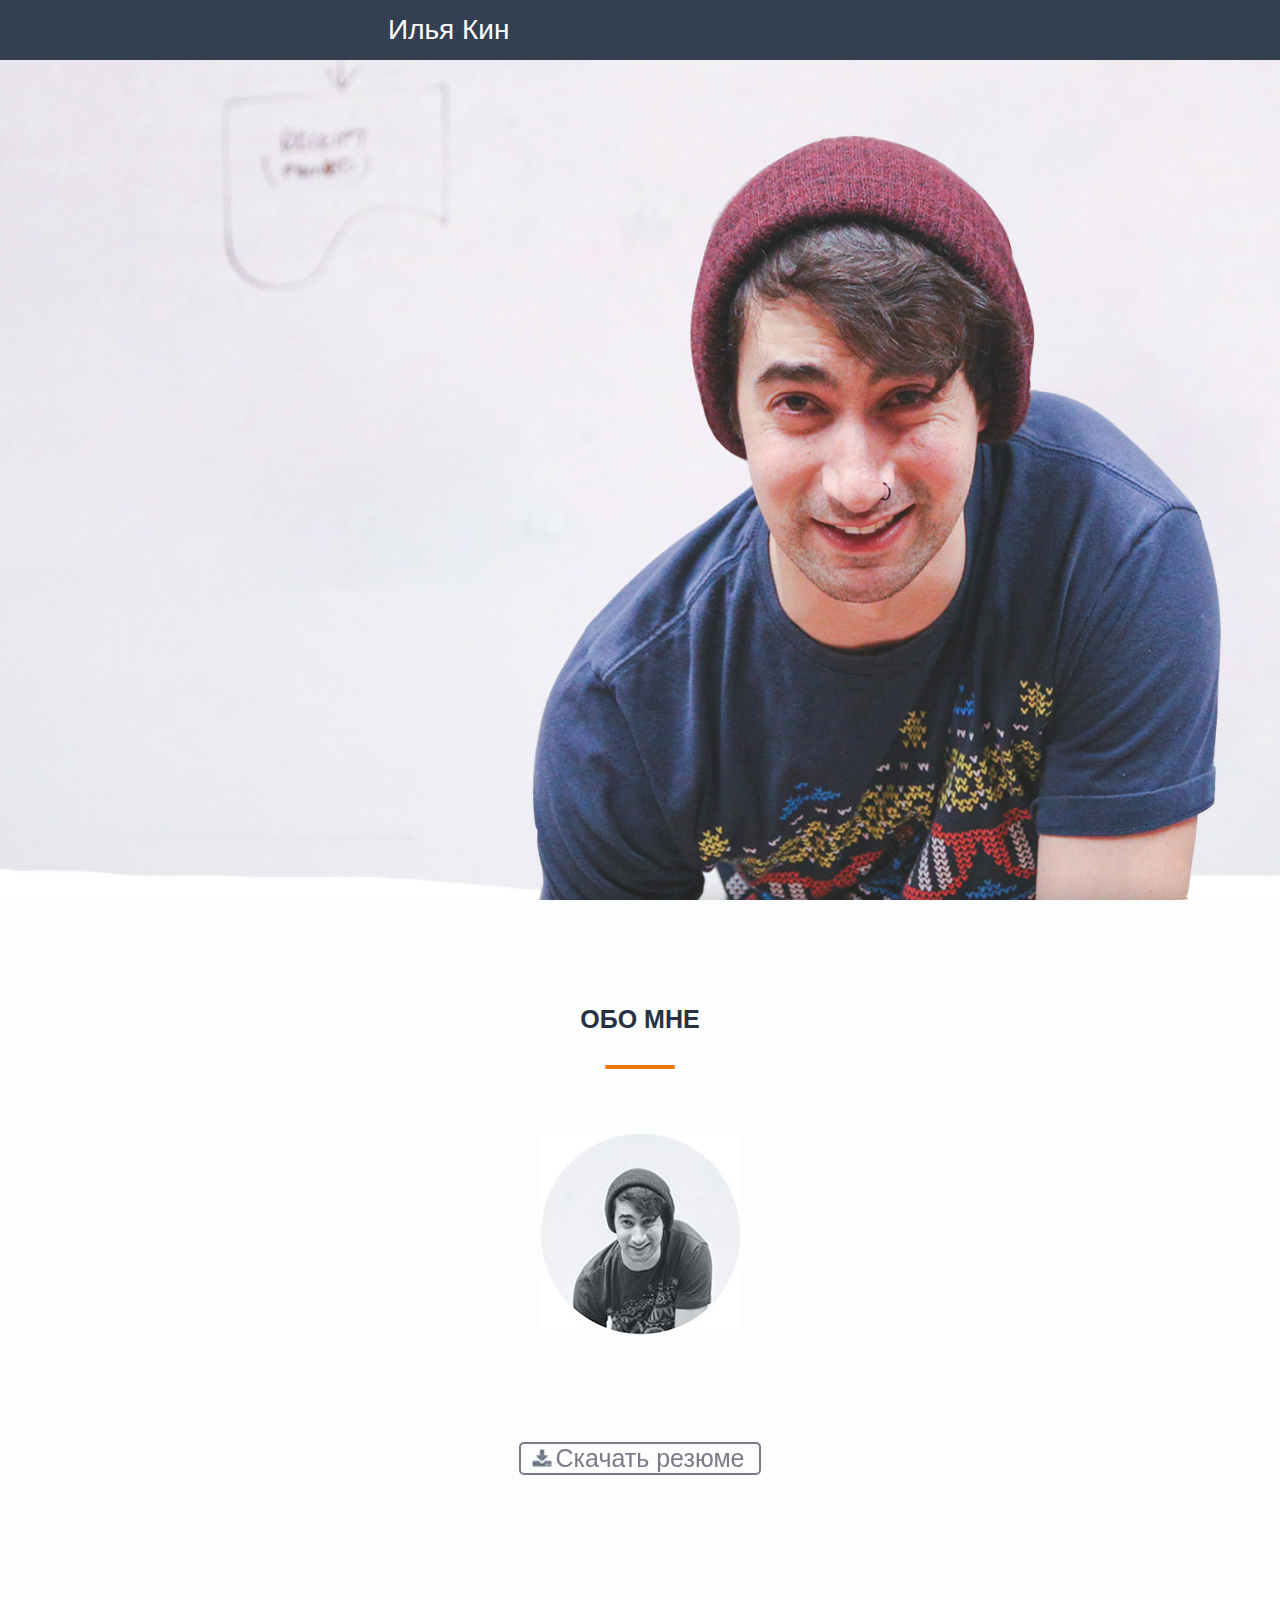
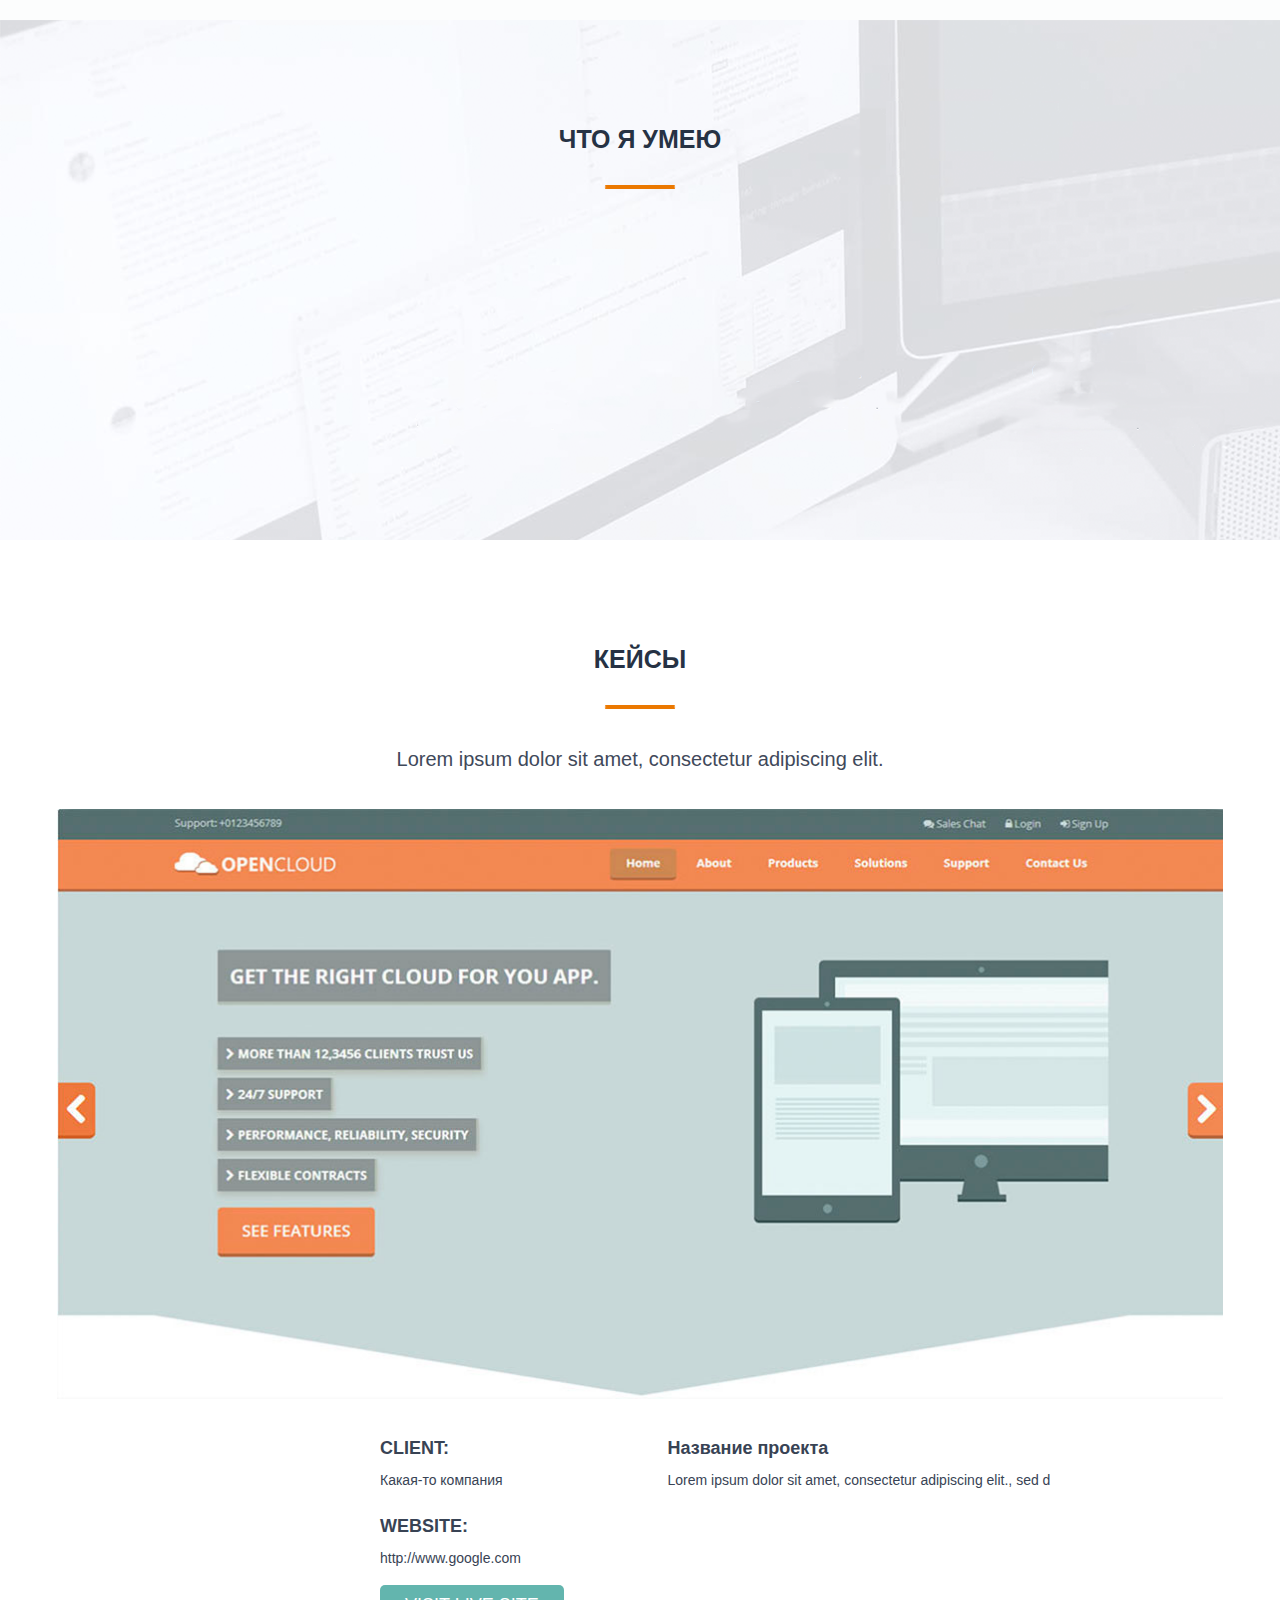
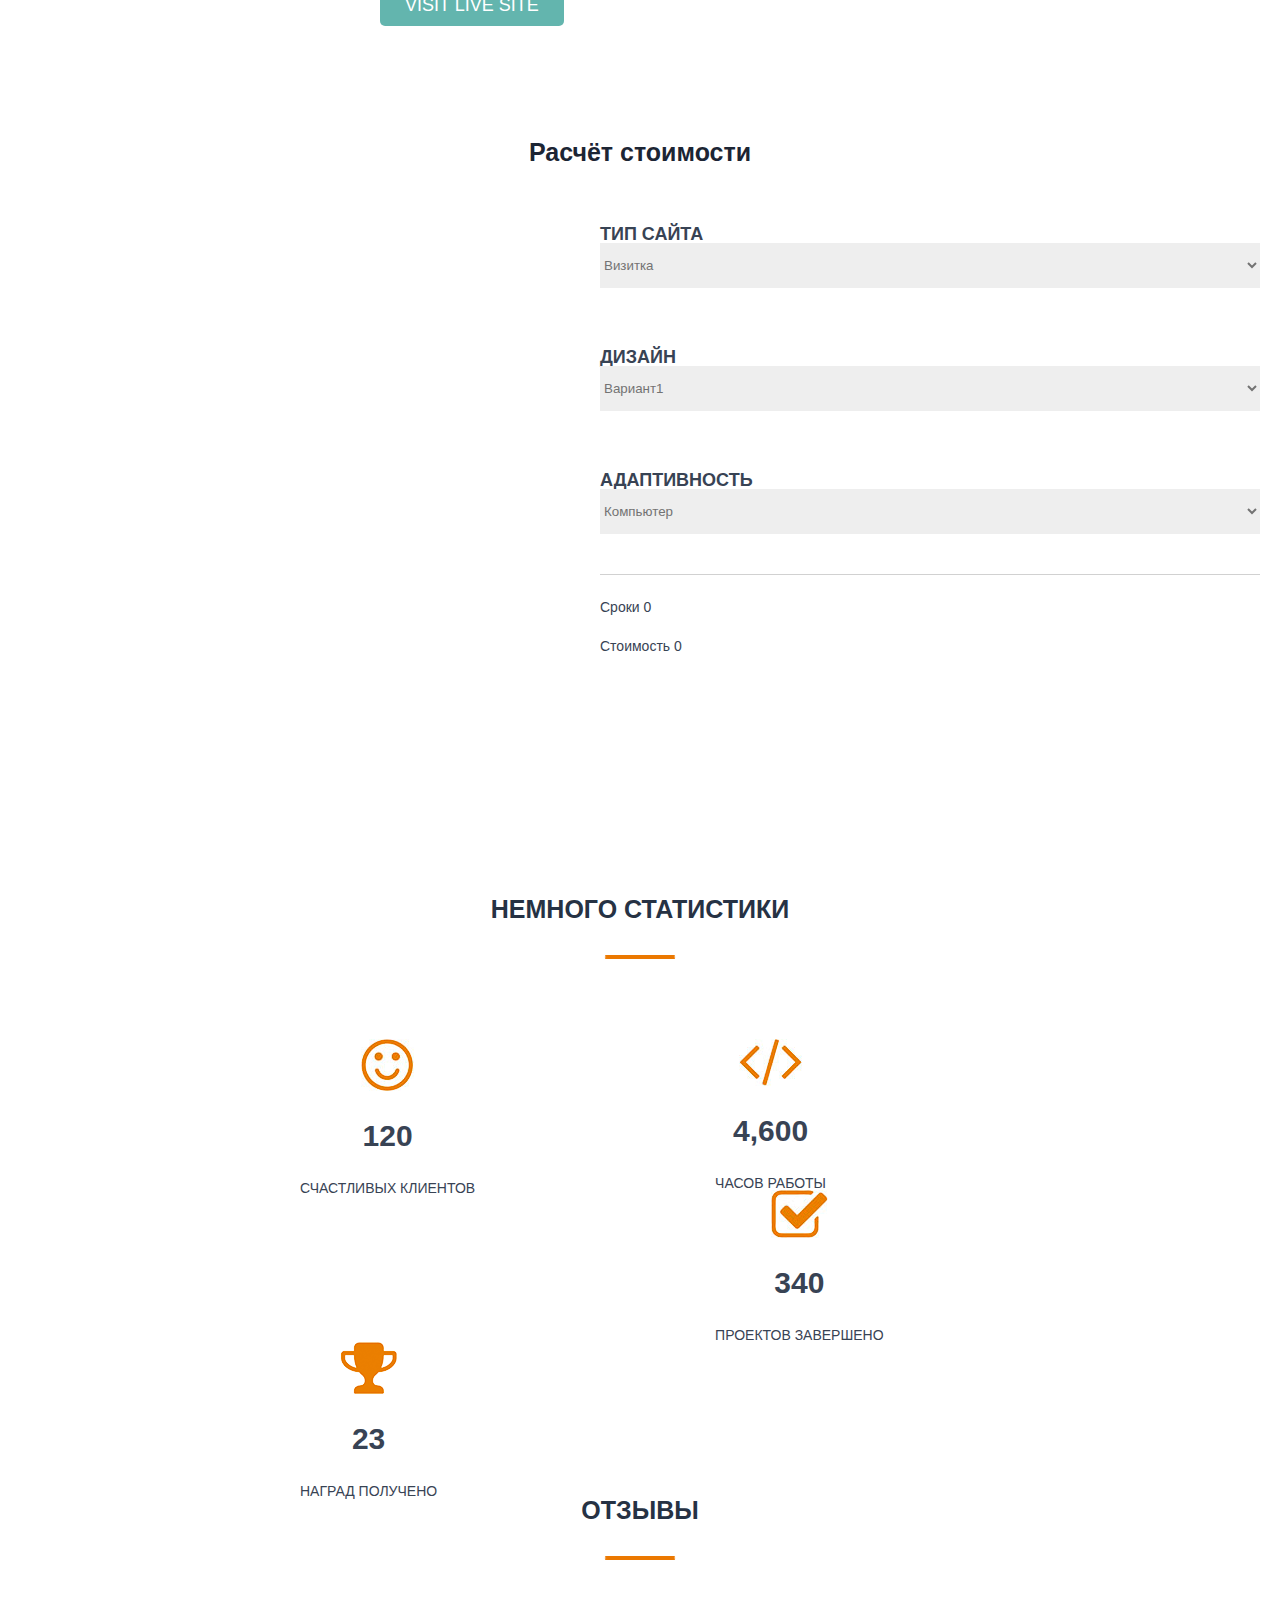
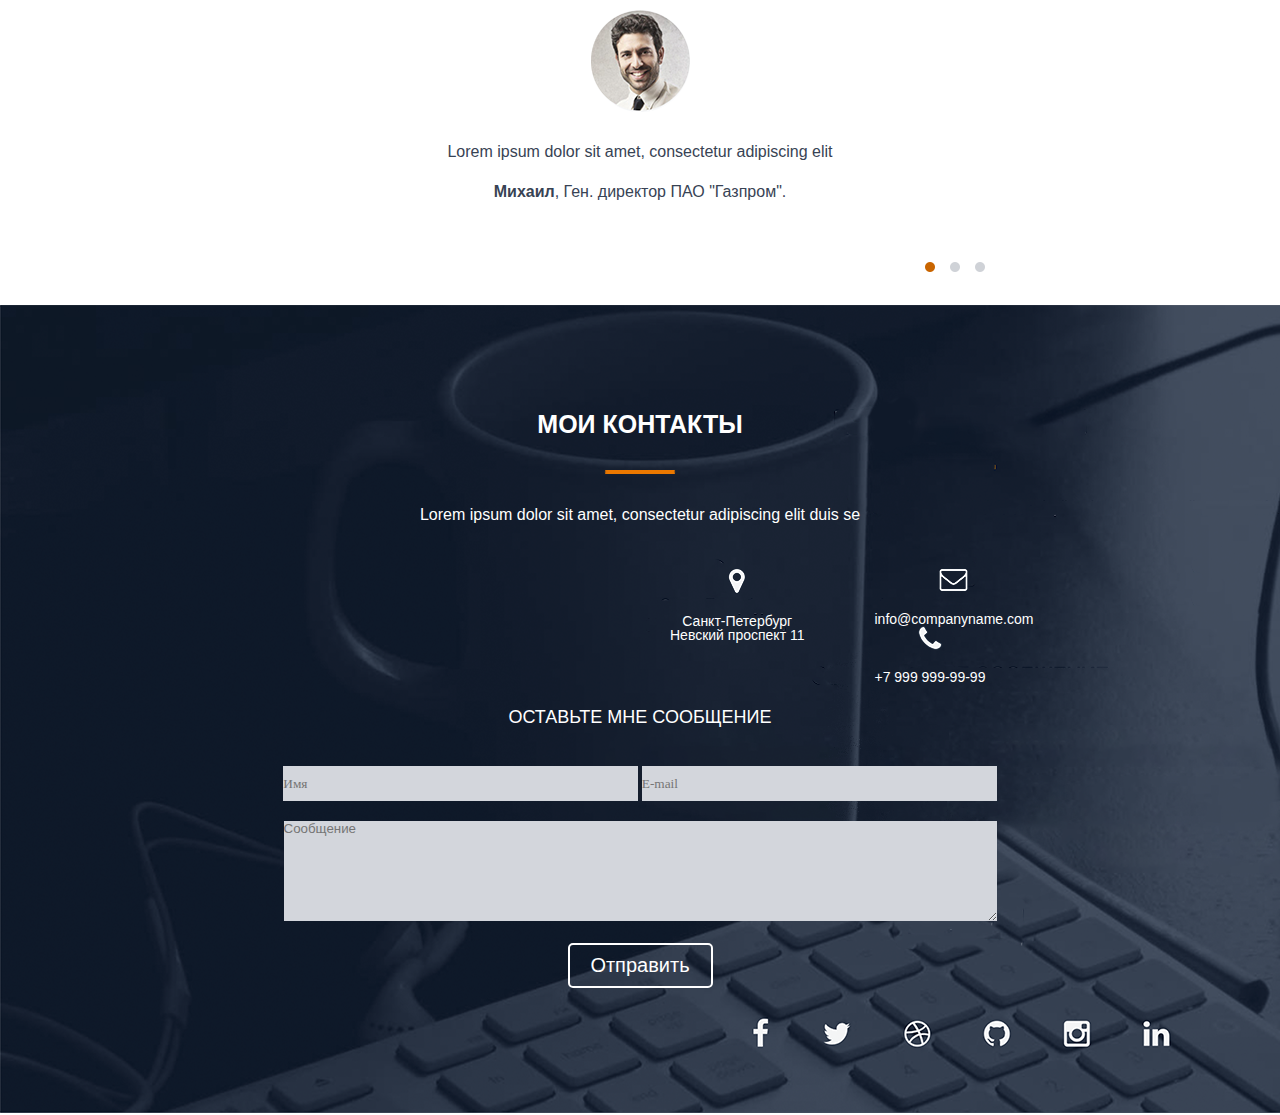
==== src/index.html @ 136f70c4 "Animation, loader, background-attachment" ====
<!DOCTYPE html>
<html lang="en">
<head>
    <meta charset="UTF-8">
    <meta name = "description" content = "Это моя первая страница">
    <title>Страница-визитка</title>
    <link rel="stylesheet" href="css/reset.css">
    <link rel="stylesheet" href="css/style.css">
</head>
<body>
    <header>
        <nav>
            <div class = "logo">Илья Кин</div>
            <div class="menu"><ul>
                <li><a href="#aboutme">Обо мне</a></li>
                <li><a href="#services">Услуги</a></li>
                <li><a href="#examples">Кейс</a></li>
                <li><a href="#price">Прайс</a></li>
                <li><a href="#feedback">Отзывы</a></li>
                <li><a href="#contacts">Контакты</a></li>
            </ul></div>
        </nav>
    </header>
    
    <div class="main"><div class="title_container">
        <h1>Привет<br>Я Илья Кин</h1>
        <h4>Фулл стек веб-разработчик</h4>
        <input type="button" value = "Обо мне">
        <input type="button" value = "Мои работы">
    </div></div>
    <div class="about"><a name="aboutme"></a>
        <div class="header">ОБО МНЕ</div>  
        <img class="underline" src="img\underline.png" alt="Упс">      
        <img class="about-foto" src="img\foto.jpg" alt="Упс">
        <p>Lorem ipsum dolor sit amet, consectetur adipiscing elit.</p>
        <input type="button" value = "Скачать резюме">
    </div>
    <div class="skills"><a name="services"></a>
        <div class="header">ЧТО Я УМЕЮ</div>
        <img class="underline" src="img\underline.png" alt="Упс">
        <div class="skills-ul"><ul>
            <li><img src="img\note.jpg" alt="Упс"><h2>Веб-дизайн</h2><p>Lorem ipsum dolor sit amet placerat facilisis felis mi in tempu</p></li>
            <li><img src="img\sign.jpg" alt="Упс"><h2>Разработка</h2><p>Lorem ipsum dolor sit amet placerat facilisis mi in tempus elei</p></li>
            <li><img src="img\racket.jpg" alt="Упс"><h2>CEO-оптимизация</h2><p>Lorem ipsum dolor sit amet placerat facilisis felis mi in tempu</p></li>
            <li><img src="img\gramophon.jpg" alt="Упс"><h2>Маркетинг</h2><p>Lorem ipsum dolor sit amet placerat facilisis felis mi in temp</p></li>
        </ul></div>
        
    </div>
    <div class="examples"><a name="examples"></a>
        <div class="header">КЕЙСЫ</div>
        <img class="underline" src="img\underline.png" alt="Упс">
        <div class="pText"><p>Lorem ipsum dolor sit amet, consectetur adipiscing elit.</p></div> 
        <img class="workplace" src="img\workplace.jpg" alt="Упс">
        <div class="client"><h3> CLIENT:</h3> 
        <p>Какая-то компания</p></div>
        <div class="project_title"><h3>Название проекта</h3>
        <p>Lorem ipsum dolor sit amet, consectetur adipiscing elit., sed d</p></div>
        <div class="web-site"><h3>WEBSITE:</h3> 
        <p>http://www.google.com</p></div>
        <form action="http://www.google.com" target="_blank">
        <button>VISIT LIVE SITE</button>
        </form>

    </div>
    <div class="price"><a name="price"></a>
        <h2>Расчёт стоимости</h2>
        <h3>ТИП САЙТА</h3>
        <select class="selector" name="type_site" id="1">
            <option value="Opt1">Визитка</option>
            <option value="Opt1">Онлайн-магазин</option>
        </select>
          <h3>ДИЗАЙН</h3>
        <select class="selector" name="type_site" id="1">
            <option value="Opt1">Вариант1</option>
            <option value="Opt1">Вариант2</option>
        </select>
          <h3>АДАПТИВНОСТЬ</h3>
        <select class="selector" name="type_site" id="1">
            <option value="Opt1">Компьютер</option>
            <option value="Opt1">Смартфон</option>
        </select>
        <img src="img/line.png" alt="УПС">
        <p>Сроки 0</p>
        <p>Стоимость 0</p>
    </div>
    <div class="statistics">
        <div class="header">НЕМНОГО СТАТИСТИКИ</div>
        <img class="underline" src="img\underline.png" alt="Упс">
        <div class="stat-ul"><ul>
            <li><img src="img\smile.png" alt="Упс"><h2>120</h2><p>СЧАСТЛИВЫХ КЛИЕНТОВ</p></li>
            <li><img src="img\scobki.png" alt="Упс"><h2>4,600</h2><p>ЧАСОВ РАБОТЫ</p></li>
            <li><img src="img\ok.png" alt="Упс"><h2>340</h2><p>ПРОЕКТОВ ЗАВЕРШЕНО</p></li>
            <li><img src="img\kubok.png" alt="Упс"><h2>23</h2><p>НАГРАД ПОЛУЧЕНО</p></li>
        </ul></div> 
    </div>
    <div class="comments"><a name="feedback"></a>
       <div class="header">ОТЗЫВЫ</div>
       <img class="underline" src="img\underline.png" alt="Упс">
        <img class="fotka" src="img\fotka.png" alt="Упс">
        <div class="comment">Lorem ipsum dolor sit amet, consectetur adipiscing elit
        <p><b>Михаил</b>, Ген. директор ПАО "Газпром".</p></div>
        <div class="tochki"><ul> 
        <li><img src="img/orange.png" alt="упс"></li>
        <li><img src="img/orange1.png" alt="упс"></li>
        <li><img src="img/orange1.png" alt="упс"></li>
        </ul>
        </div>
    </div>
    <div class="contacts"><a name="contacts"></a>
        <div class="header-contacts">МОИ КОНТАКТЫ</div>
        <img class="underline" src="img\underline.png" alt="Упс">
        <div class="some-text">Lorem ipsum dolor sit amet, consectetur adipiscing elit duis se</div>
        <div class="contacts-ul"><ul>
            <li><img src="img\geo.png" alt="Упс"><p>Санкт-Петербург<br>Невский проспект 11</p></li>
            <li><img src="img\convert.png" alt="Упс"><p>info@companyname.com</p></li>
            <li><img src="img\phone.png" alt="Упс"><p>+7 999 999-99-99</p></li></ul></div>
        
        <div class="send-message">ОСТАВЬТЕ МНЕ СООБЩЕНИЕ</div>
        <div class="form-msg"><form action="#">
            <input type="text" name = "text_name" placeholder = "Имя">
            <input type="e-mail" name = "text_e-mail" placeholder = "E-mail">
           <p><textarea name = "name1" cols = "46" rows = "5" placeholder = "Сообщение"></textarea></p>
           <input class="button" type="submit" value = "Отправить"> 
        </form></div>
    </div>
</body>
</html>
---- src/css/style.css ----
nav{
    width: 100%;
    height: 60px;
    background-color: #344051;
    position: fixed;
}

.logo{
    font-family: "Arial", sans-serif;
    line-height: 60px;
    font-size: 28px;
    padding-left: 388px;
    color: #fff;
    float: left;
    -webkit-animation: comming 2s ease;
    -o-animation: comming 2s ease;
    animation: comming 2s ease;
}
.menu{
    float: left;
    padding-left: 432px;
}
.menu li{
    float: left;
    color: #fff;
    font-size: 16px;
    font-family: "Arial", sans-serif;
    margin-right: 40px;
    line-height: 60px;
    text-transform: uppercase;
    opacity: 0;
    -webkit-animation: menuComing 0.2s ease forwards;
    -o-animation: menuComing 0.2s ease forwards;
    animation: menuComing 0.2s ease forwards;
}
.menu li a{
    transition: all 0.5s;
    color: #fff;
    transform: scale(1);
    display: inline-block;
}
.menu li a:visited{
    color: #fff;    
}
.menu li a:hover{
    color: #f29417;
}
.menu li a:active{
    transform: scale(1.5);
}

.main{
    width: 100%;
    height: 100%;
    background: url(../img/boy.png) 90% 100%/auto 85% no-repeat, url(../img/bg.jpg) center/cover no-repeat;
    
}
.title_container{
    float: left;
    margin-top: 435px;
    margin-left: 404px;
    text-align: center;
    opacity: 0;
    -webkit-animation: titleComing 1s ease forwards;
    -o-animation: titleComing 1s ease forwards;
    animation: titleComing 1s ease forwards;
    -webkit-animation-delay: 1.2s;
    -o-animation-delay: 1.2s;
    animation-delay: 1.2s;
}
.title_container h1{
    color: #2c384a;
    font-size: 60px;
    font-family: "Arial", sans-serif;
    font-weight: bold;
}
.title_container h4{
    margin-top: 40px;
    color: #79818d;
    font-size: 15px;
    font-family: "Arial", sans-serif;
    font-weight: bold;
}
.title_container input{
    margin: 50px 14px 0px 14px;
    height: 40px;
    color: #79818d;
    border: 2px solid #79818d;
    border-radius: 5px;
    background: none;
    text-align: center;
    font-size: 15px;
    font-family: "Arial", sans-serif;
    font-weight: bold;
    padding: 0px 16px;
    transition: all 0.2s;
    transform: scale(1);
   
}
.title_container input:hover{
    background: #344051;
    color: white;
}
.title_container input:active{
    transform: scale(1.3);
}
.about {
    width: 100%;
    height: 720px;
    background-color: #fcfdfd;
    
}
.header{
    padding-top: 107px;
    text-align: center;
    font-family: "Arial", sans-serif;
    font-size: 25px;
    font-weight: bold;
    color: #263244;
}
.underline{
    display: block;
    margin-top: 33px;
    margin-left: auto;
    margin-right: auto;
    
}
.about-foto{
    display: block;
    margin-top: 64px;
    margin-left: auto;
    margin-right: auto;
}

.about p{
    margin-top: 27px;
    text-align: center;
    font-family: "Calibri", sans-serif;
    font-size: 20px; 
    color: #3f495a;
    opacity: 0;
    -webkit-animation: aboutTextcoming 2s ease forwards;
    -o-animation: aboutTextcoming 2s ease forwards;
    animation: aboutTextcoming 2s ease forwards;
}

.about input{
    display: block;
    background: none;
    line-height 35px;
    font-family: "Franklin Gothic Medium", sans-serif;
    font-size: 25px;
    color: #7b7c88;
    margin: 60px auto 0px auto;
    padding-left: 35px;
    padding-right: 15px;
    background: url(../img/icon.png) 5% 50%/auto 70% no-repeat;
    border: 2px solid;
    border-radius: 5px;
    transform: scale(1);
}
.about input:hover{
    background-color: aqua;
}
.about input:active{
    transform: scale(1.3);
}

.skills{
    width: 100%;
    height: 520px;
    background: url(../img/bg-skills.jpg) no-repeat;
}
.skills-ul{
    float: left;
    margin-top: 80px;
    padding-left: 416px; 
}


.skills-ul li{
    text-align: center;
    width: 220px;
    font-family: "Franklin Gothic Medium", sans-serif;
    font-size: 14px;
    color: #626a77;
    float: left;
    margin-right: 80px;
    opacity: 0;
    -webkit-animation: skillsComing 1.2s ease forwards;
    -o-animation: skillsComing 1.2s ease forwards;
    animation: skillsComing 1.2s ease forwards;
   -webkit-animation-delay: 0.2s;
   -o-animation-delay: 0.2s;
   animation-delay: 0.2s;
  
}
.skills-ul li h2{
    font-size: 15px;
    font-weight: bold;
    margin-top: 30px;
    margin-bottom: 15px;
    color: #cf7600;
} 
.skills li {
    
}

.examples{
    width: 100%;
    height: 1120px;
}
.examples p{
    font-family: "Calibri", sans-serif;
}

.pText{
    text-align: center;
    margin-top: 40px;
    color: #3f495a;
    font-size: 20px;
}
.workplace{
    display: block;
    margin: 40px auto 0px auto;
    height: 590px;
}

.client{
    margin-left: 380px;
    margin-top: 40px;
    padding-right: 165px;
    color: #384354;
   float: left;
    
}

.client h3{
    font-size: 18px;
    font-family: "Franklin Gothic Medium", sans-serif;
    margin-bottom: 16px;
    font-weight: bold;
    
}
.project_title{
    margin-top: 40px;
    color: #384354;
    
}
.project_title h3{
    font-size: 18px;
    font-family: "Franklin Gothic Medium", sans-serif;
    font-weight: bold;
    margin-bottom: 16px;
    
}
.web-site{
    margin-left: 380px;
    margin-top: 30px;
    color: #384354;
    
}
.web-site h3{
    font-size: 18px;
    font-family: "Franklin Gothic Medium", sans-serif;
    margin-bottom: 16px;
    font-weight: bold;
}
.examples button{
    margin-left: 380px;
    margin-top: 20px;
    border-radius: 5px;
    background-color: #63b5ae;
    padding: 10px 25px;
    color: #fff;
    font-size: 18px;
    font-family: "Franklin Gothic Medium", sans-serif;
    transform: scale(1);
}
.examples button:hover{
    background: aqua;
}
.examples button:active{
    transform: scale(1.3);
}

.price{
    width: 100%;
    height: 650px;     
}
.price h2{
    margin-top: 80px;
    text-align: center;
    color: #1c2534;
    font-size: 25px;
    font-family: "Franklin Gothic Medium", sans-serif; 
    font-weight: bold;
}
.price h3{
    font-family: "Franklin Gothic Medium", sans-serif;
    font-size: 18px;
    color: #384354;
    font-weight: bold;
    margin-left: 600px;
    margin-top: 60px;
}
.selector{
    width: 660px;
    height: 45px;
    margin-left: 600px;
    background-color: #eeeeee;
    color: #737373;
    font-family: "Franklin Gothic Medium", sans-serif;
}
.price img{
    display: block;
    margin-left: 600px;
    margin-top: 40px;
    width: 660px;
}
.price p{
    display: block;
    margin-top: 25px;
    margin-left: 600px;
    font-family: "Franklin Gothic Medium", sans-serif;
    font-size: 14px;
    color: #384354;
}
.statistics{
   height: 520px;
   width: 100%;   
   background: url(../img/stat-bg.jpg) no-repeat;
    background-attachment: fixed;
}

.stat-ul{
    float: left;
    margin-top: 80px;
    padding-left: 300px;
    
}
.stat-ul li{
    text-align: center;
    font-family: "Franklin Gothic Medium", sans-serif;
    font-size: 14px;
    color: #384354;
    float: left;
    margin-right: 240px;   
}
.stat-ul li h2{
    font-size: 30px;
    margin-top: 30px;
    font-weight: bold;
    margin-bottom: 30px;
}
.comments{
    height: 595px;
    width: 100%;
}
.fotka{
    display: block;
    margin: 50px auto 0px auto;
}
.comment{
    margin-top: 20px;
    font-size: 16px;
    line-height: 40px;
    text-align: center;
    color: #384354;
    font-family: "Franklin Gothic Medium", sans-serif;
}
.tochki{
    float: left;
    margin-top: 50px;
    padding-left: 925px;   
}
.tochki li{
    float: left;
    margin-right: 15px;
}
.contacts{
    width: 100%;
    height: 810px;
    background: url(../img/bg-contacts.jpg) no-repeat;
}
.header-contacts{
    padding-top: 107px;
    text-align: center;
    font-family: "Arial", sans-serif;
    font-size: 25px;
    font-weight: bold;
    color: #fff;
}
.some-text{
    margin-top: 33px;
    text-align: center;
    color: #fff;
    font-family: "Franklin Gothic Medium", sans-serif;
    font-size: 16px;
}
.contacts-ul{
    height: 140px;
    margin-top: 45px;
    padding-left: 670px;
}

.contacts-ul li{
    float: left;

    text-align: center;
    margin-right: 70px;
}
.contacts p{
    margin-top: 20px;
    font-family: "Franklin Gothic Medium", sans-serif;
    color: #fff;
  
}
.send-message{
   color: #fff;
   text-align: center;
    font-family: "Franklin Gothic Medium", sans-serif;
    font-size: 18px;  
}
.form-msg form{
    text-align: center;
    margin-top: 40px;
    
}
.form-msg input{
    width: 355px;
    height: 35px;
    background-color: #d3d6dc;
}
.form-msg input.button:hover{
    background: aqua;
}
.form-msg input.button:active{
    transform: scale(1.3);
}
.form-msg textarea{
    width: 713px;
    height: 100px;
    background-color: #d3d6dc;
}
.form-msg input.button{
    background: rgba(0, 0, 0, 0);
    margin-top: 20px;
    border: 2px solid #fff;
    border-radius: 5px;
    width: 145px;
    height: 45px;
    font-size: 20px;
    font-family: "Franklin Gothic Medium", sans-serif;
    color: #fff;
}
@keyframes comming{
    from{
        opacity: 0;
    }
    to{
        opacity: 1;
    }
}
@keyframes menuComing{
    from{
        margin-top: -80px;
       opacity: 0;
    }
    to{
       margin-top: 0px;
        opacity: 1;
    }
}
.menu li:nth-child(2){
    animation-delay: 0.2s;
}
.menu li:nth-child(3){
    animation-delay: 0.4s;
}
.menu li:nth-child(4){
    animation-delay: 0.6s;
}
.menu li:nth-child(5){
    animation-delay: 0.8s;
}
.menu li:nth-child(6){
    animation-delay: 1.0s;
}

@keyframes titleComing{
    from{
        margin-left: -500px;
       opacity: 0;
    }
    to{
       margin-left: 404px;
        opacity: 1;
    }
}
@keyframes aboutTextcoming{
    from{
        opacity: 0;
    }
    to{
        opacity: 1;
    }
}

@keyframes skillsComing{
    from{
        opacity: 0;
    }
    to{
        opacity: 1;
    }
}

.skills-ul li:nth-child(2){
    animation-delay: 0.4s;
}
.skills-ul li:nth-child(3){
    animation-delay: 0.8s;
}
.skills-ul li:nth-child(4){
    animation-delay: 1.2s;
}
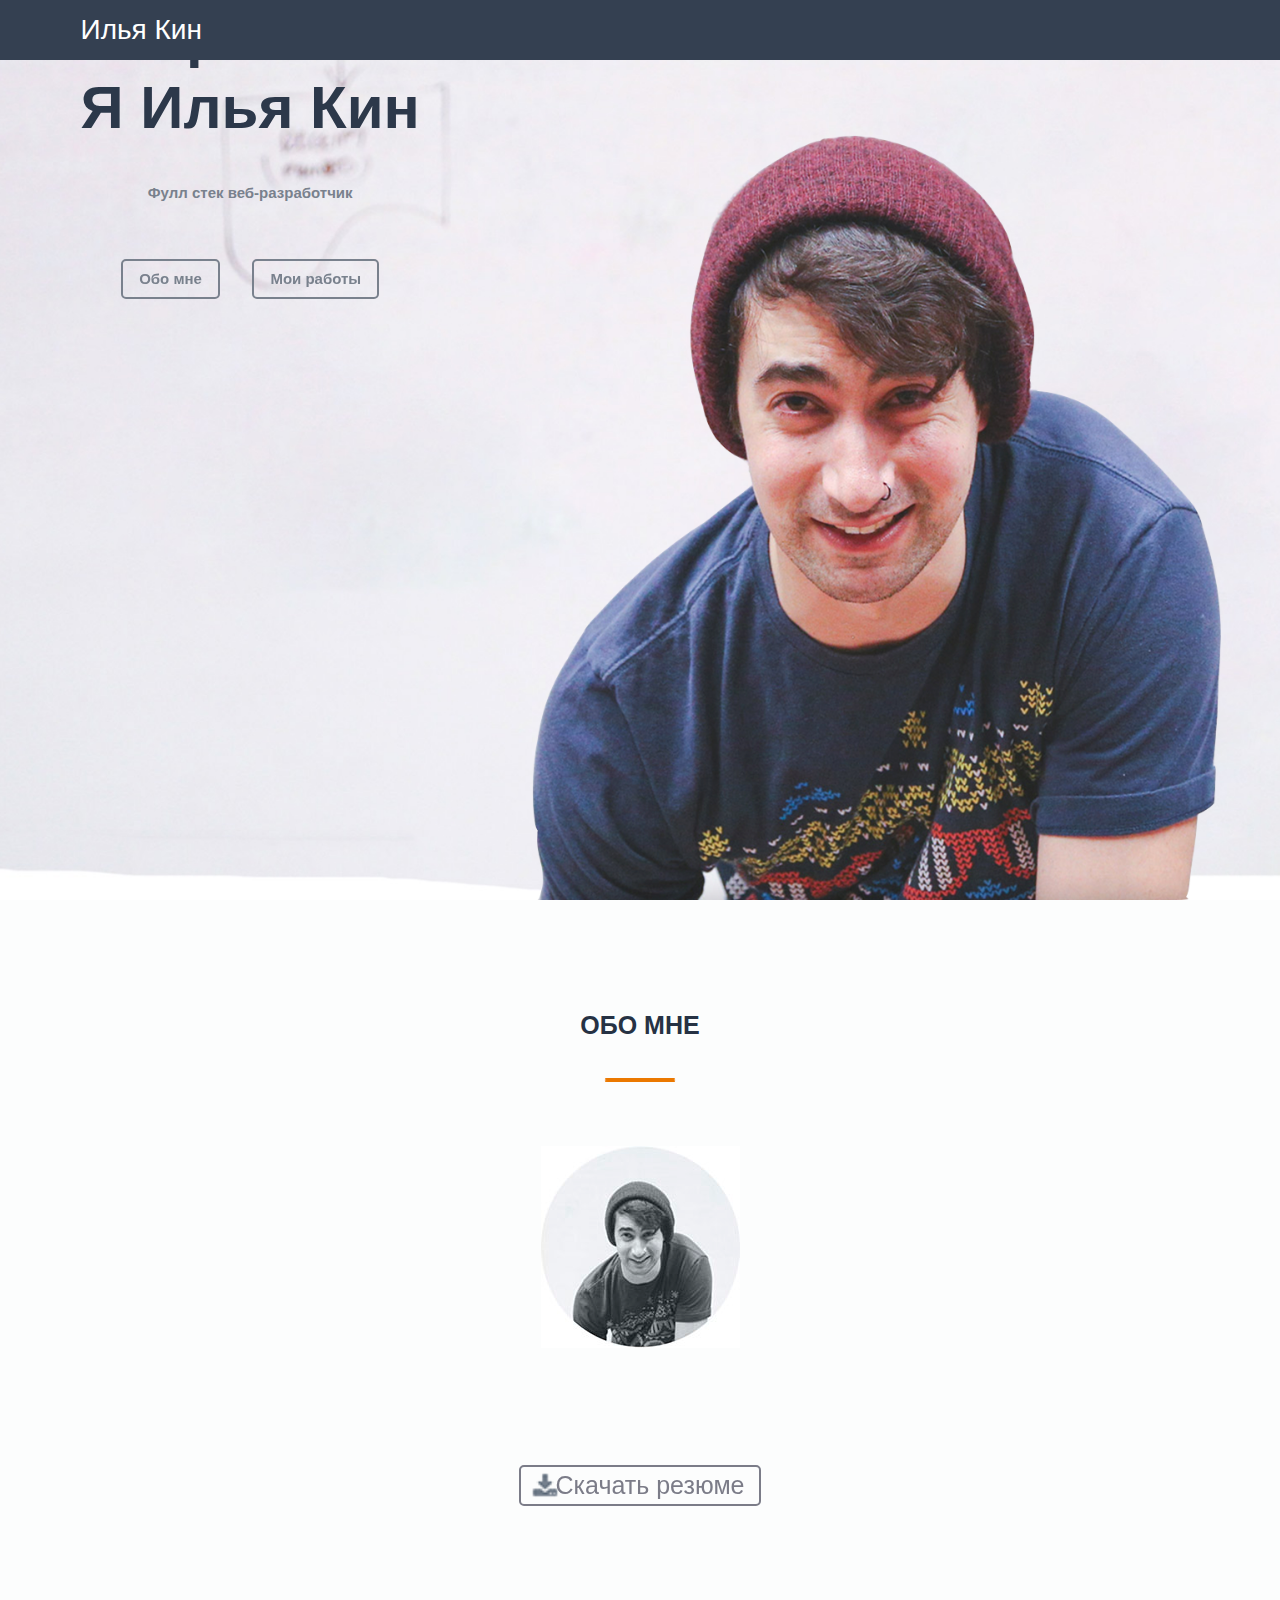
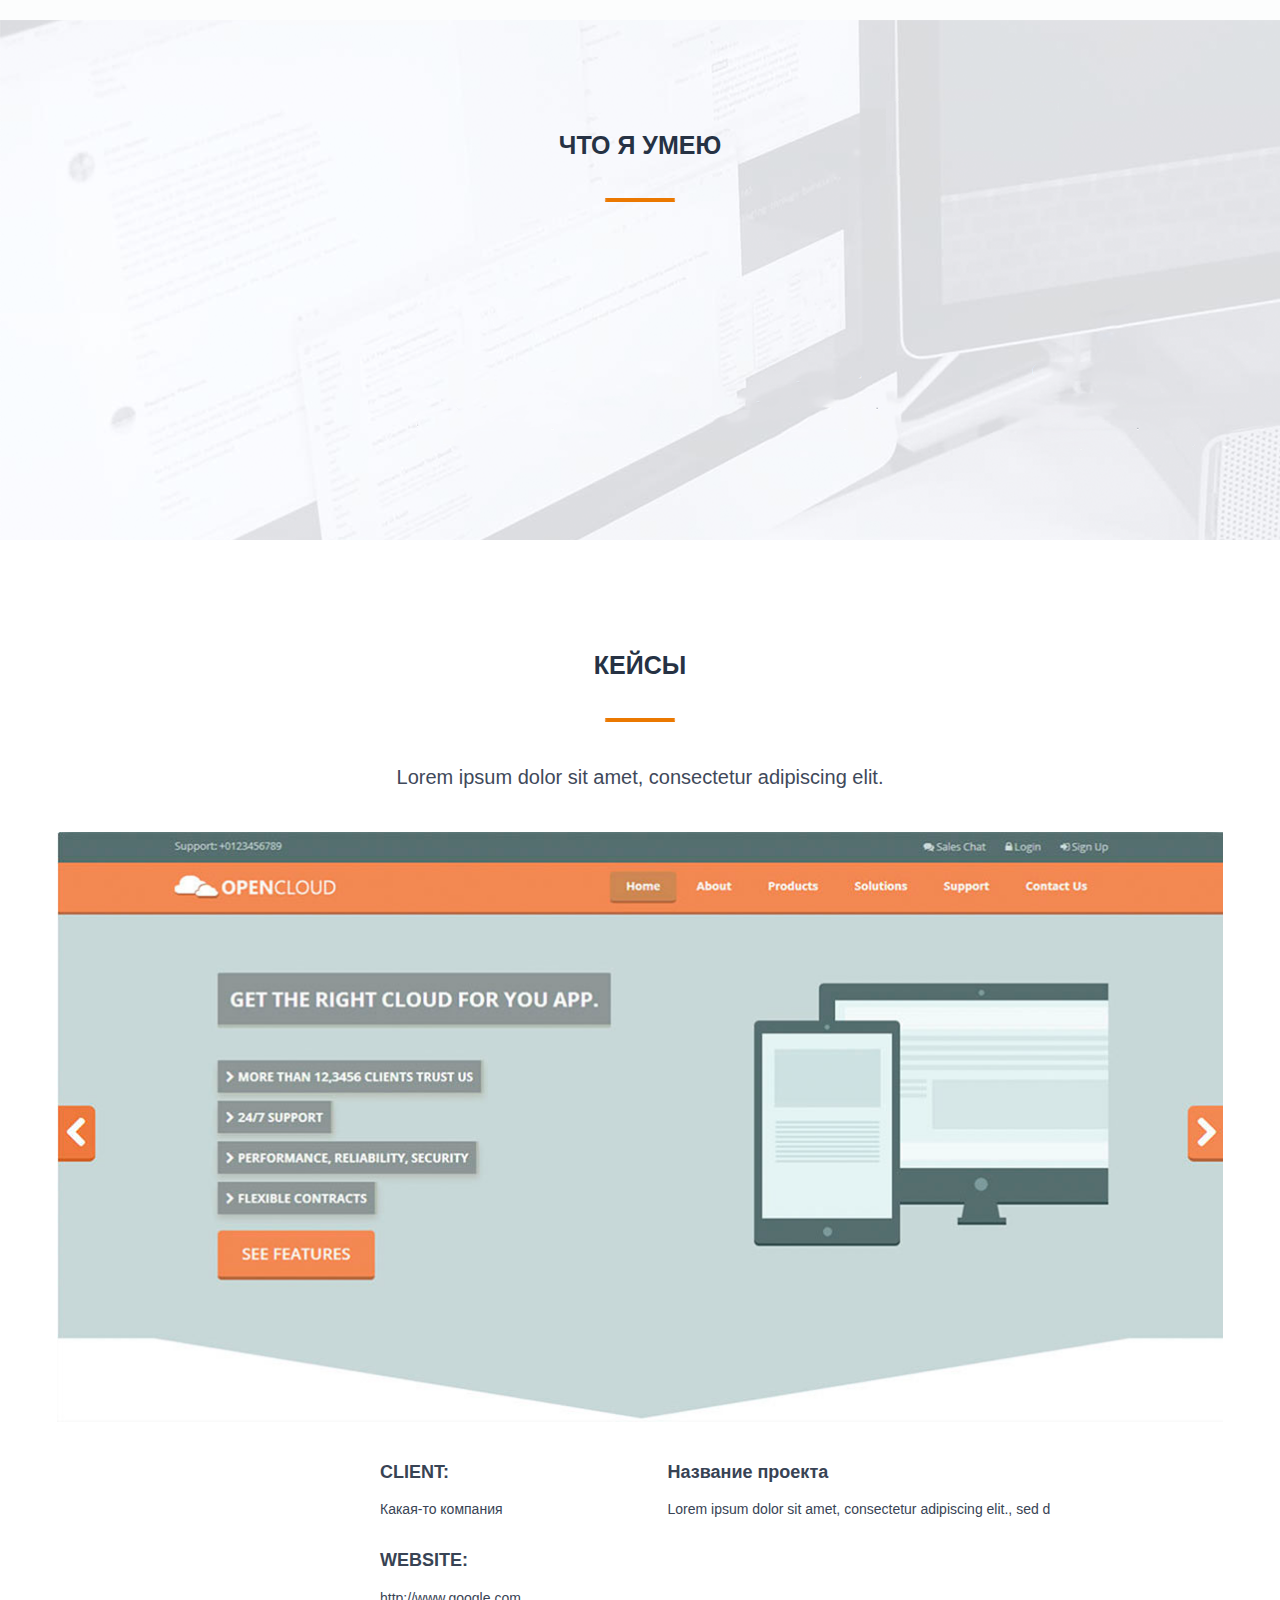
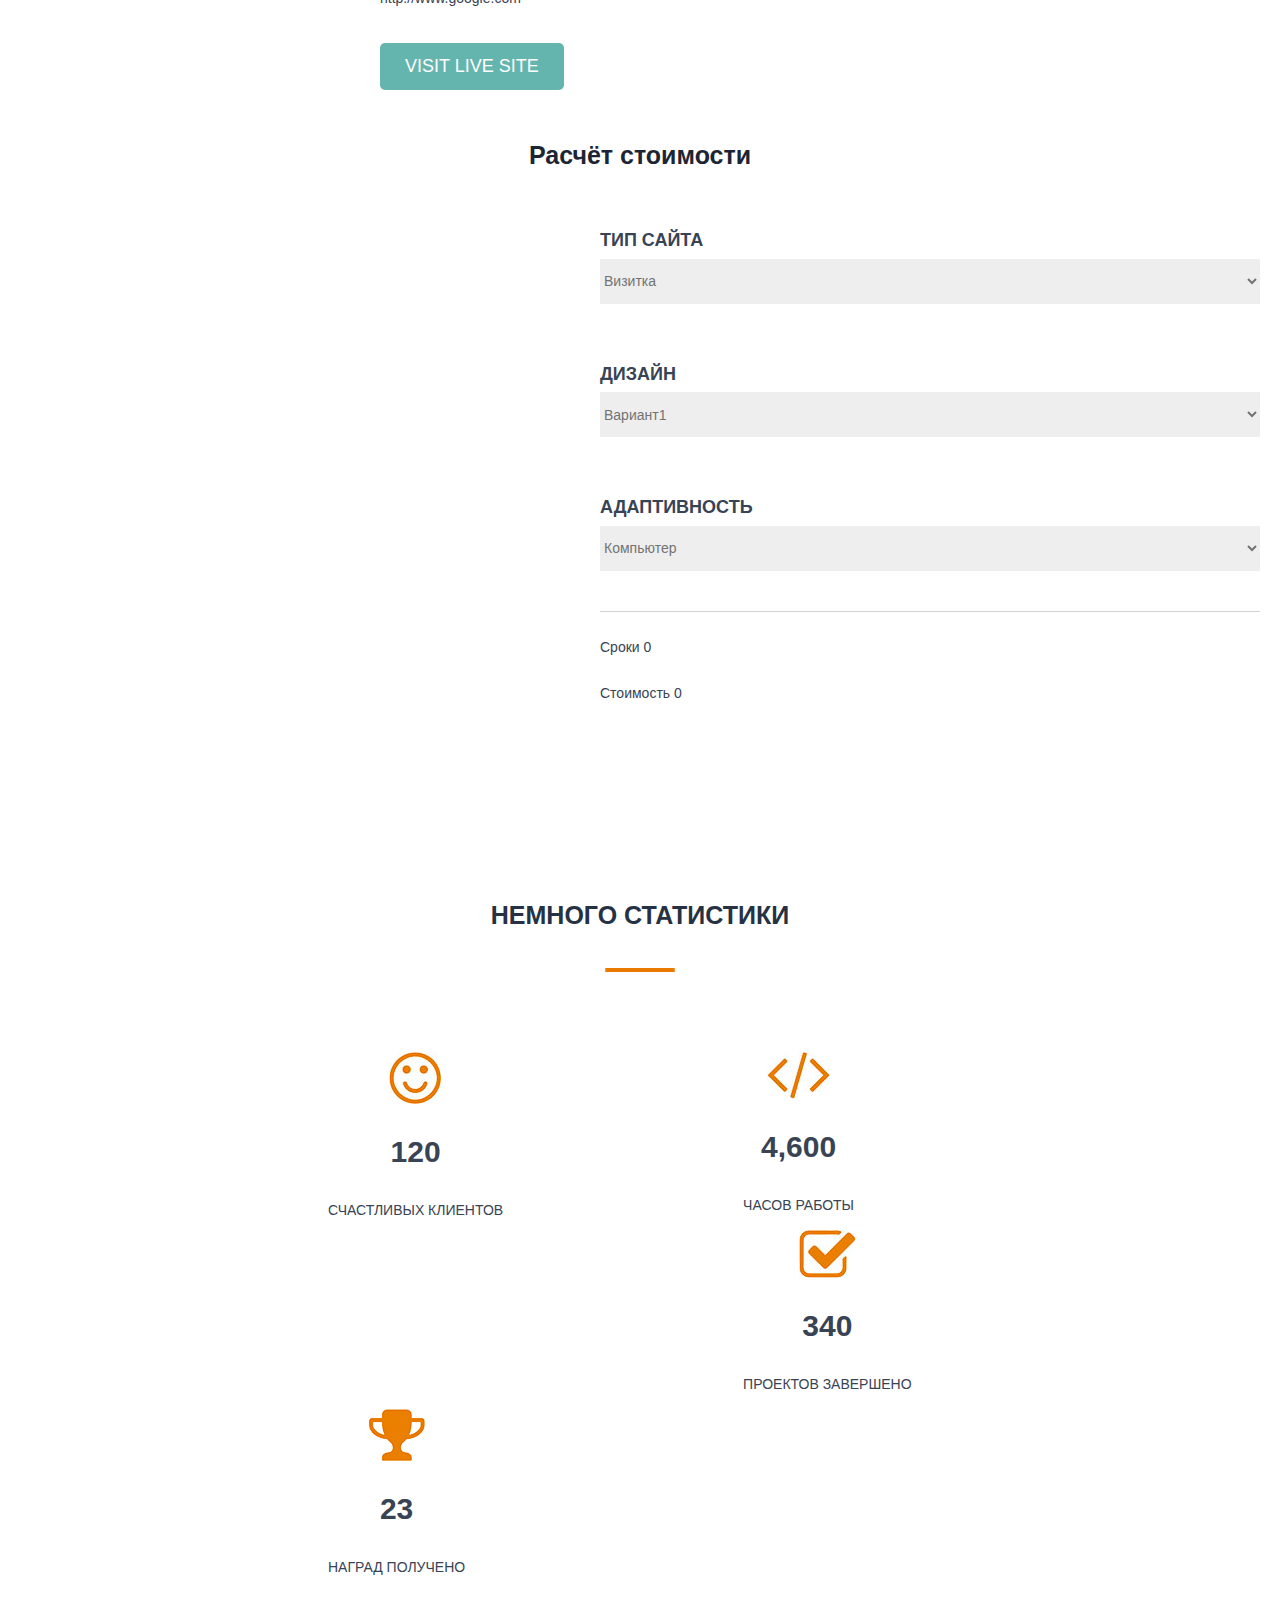
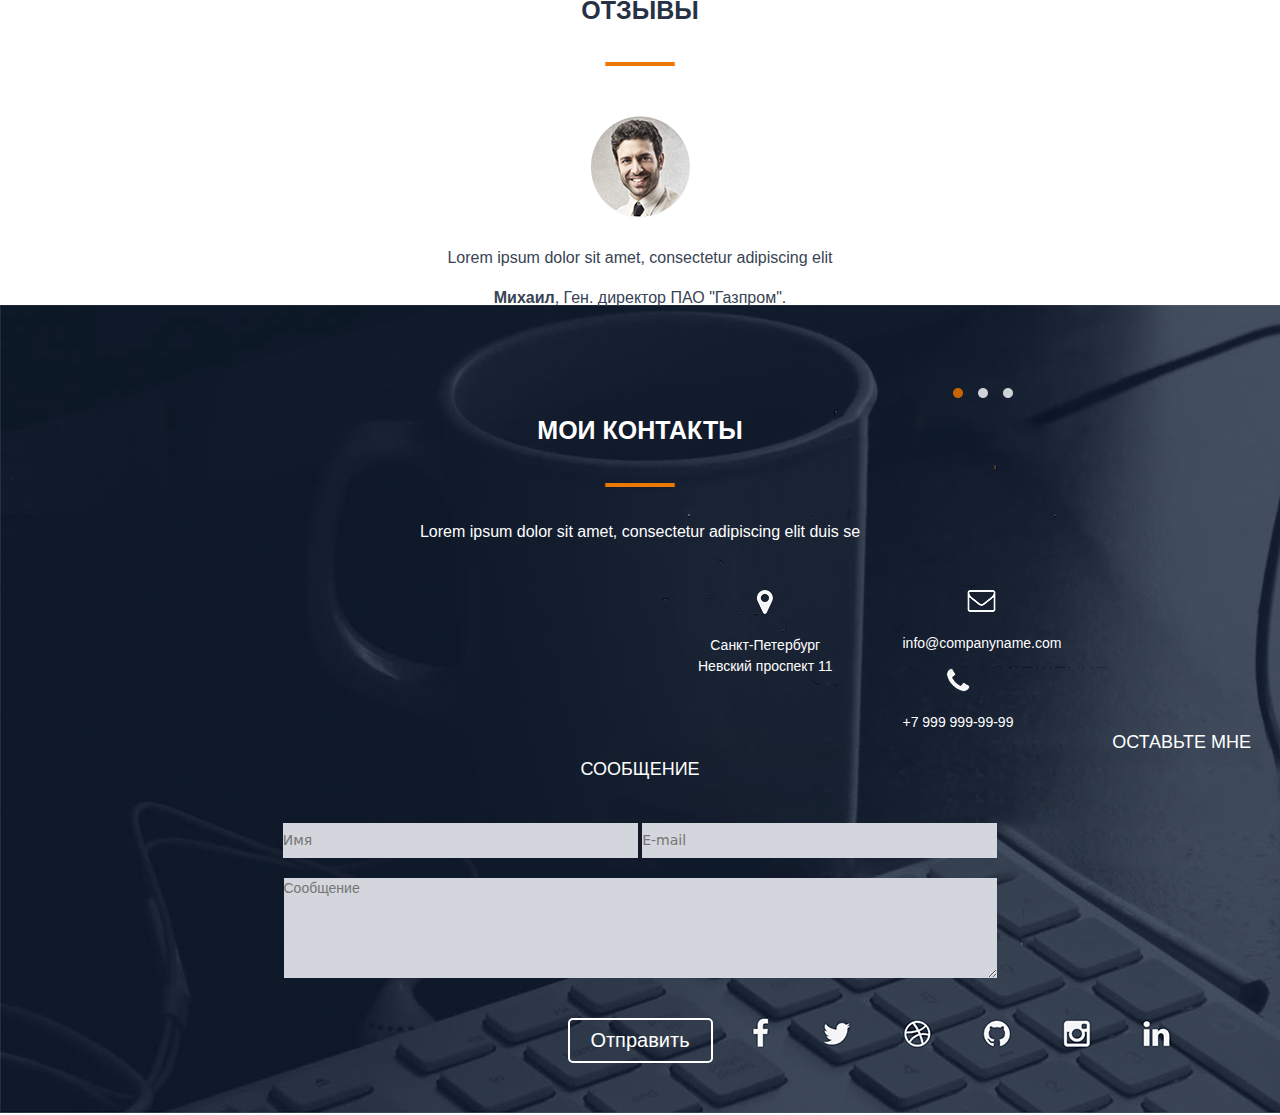
==== commit f82c281a: "bootstrap" ====
--- a/src/index.html
+++ b/src/index.html
@@ -5,29 +5,57 @@
     <meta name = "description" content = "Это моя первая страница">
     <title>Страница-визитка</title>
     <link rel="stylesheet" href="css/reset.css">
+    <link rel="stylesheet" href="css/bootstrap.min.css">
     <link rel="stylesheet" href="css/style.css">
+    <link rel="stylesheet" href="css/my_icons.css">
 </head>
 <body>
     <header>
         <nav>
-            <div class = "logo">Илья Кин</div>
-            <div class="menu"><ul>
+           <div class="container">
+           <div class="row"> 
+           <div class="col-xxl-2 col-lg-3 col-7"><div class = "logo">Илья Кин</div></div>
+            <div class="col-xxl-6 col-xl-7 col-lg-8 offset-xxl-4 offset-xl-2 offset-lg-1 d-none d-lg-block"><div class="menu">
+               <ul>
                 <li><a href="#aboutme">Обо мне</a></li>
                 <li><a href="#services">Услуги</a></li>
                 <li><a href="#examples">Кейс</a></li>
                 <li><a href="#price">Прайс</a></li>
                 <li><a href="#feedback">Отзывы</a></li>
                 <li><a href="#contacts">Контакты</a></li>
-            </ul></div>
+            </ul></div></div>
+            <div class="col-5 d-flex d-lg-none flex-column justify-content-center align-items-end">
+            <div class="dropdown"><a class="btn btn-outline-secondary dropdown-toggle white-btn" href="#" role="button" id="dropdownMenuLink" data-bs-toggle="dropdown" aria-expanded="false">
+    Навигация
+  </a>
+
+  <ul class="dropdown-menu" aria-labelledby="dropdownMenuLink">
+                <li><a class="dropdown-item" href="#aboutme">Обо мне</a></li>
+                <li><a class="dropdown-item" href="#services">Услуги</a></li>
+                <li><a class="dropdown-item" href="#examples">Кейс</a></li>
+                <li><a class="dropdown-item" href="#price">Прайс</a></li>
+                <li><a class="dropdown-item" href="#feedback">Отзывы</a></li>
+                <li><a class="dropdown-item" href="#contacts">Контакты</a></li>
+  </ul>
+</div></div>
+            </div>
+            </div>
         </nav>
     </header>
     
-    <div class="main"><div class="title_container">
+<main>
+   <section class="main">    
+    <div class="container h-100"><div class="row h-100 align-items-center"><div class="col-lg-6">
+       <div class="title_container">
         <h1>Привет<br>Я Илья Кин</h1>
         <h4>Фулл стек веб-разработчик</h4>
         <input type="button" value = "Обо мне">
         <input type="button" value = "Мои работы">
+    </div></div> 
     </div></div>
+          
+</section>
+    </main>
     <div class="about"><a name="aboutme"></a>
         <div class="header">ОБО МНЕ</div>  
         <img class="underline" src="img\underline.png" alt="Упс">      
@@ -35,6 +63,8 @@
         <p>Lorem ipsum dolor sit amet, consectetur adipiscing elit.</p>
         <input type="button" value = "Скачать резюме">
     </div>
+    
+    <section> 
     <div class="skills"><a name="services"></a>
         <div class="header">ЧТО Я УМЕЮ</div>
         <img class="underline" src="img\underline.png" alt="Упс">
@@ -46,6 +76,8 @@
         </ul></div>
         
     </div>
+    </section>
+    <section>
     <div class="examples"><a name="examples"></a>
         <div class="header">КЕЙСЫ</div>
         <img class="underline" src="img\underline.png" alt="Упс">
@@ -62,6 +94,8 @@
         </form>
 
     </div>
+    </section>
+    <section>
     <div class="price"><a name="price"></a>
         <h2>Расчёт стоимости</h2>
         <h3>ТИП САЙТА</h3>
@@ -83,6 +117,8 @@
         <p>Сроки 0</p>
         <p>Стоимость 0</p>
     </div>
+    </section>
+    <section>
     <div class="statistics">
         <div class="header">НЕМНОГО СТАТИСТИКИ</div>
         <img class="underline" src="img\underline.png" alt="Упс">
@@ -93,6 +129,8 @@
             <li><img src="img\kubok.png" alt="Упс"><h2>23</h2><p>НАГРАД ПОЛУЧЕНО</p></li>
         </ul></div> 
     </div>
+    </section>
+    <section>
     <div class="comments"><a name="feedback"></a>
        <div class="header">ОТЗЫВЫ</div>
        <img class="underline" src="img\underline.png" alt="Упс">
@@ -106,6 +144,8 @@
         </ul>
         </div>
     </div>
+    </section>
+    <section>
     <div class="contacts"><a name="contacts"></a>
         <div class="header-contacts">МОИ КОНТАКТЫ</div>
         <img class="underline" src="img\underline.png" alt="Упс">
@@ -123,5 +163,8 @@
            <input class="button" type="submit" value = "Отправить"> 
         </form></div>
     </div>
+    </section>
+    
+<script src="js/bootstrap.bundle.min.js"></script>    
 </body>
 </html>--- a/src/css/style.css
+++ b/src/css/style.css
@@ -9,7 +9,6 @@
     font-family: "Arial", sans-serif;
     line-height: 60px;
     font-size: 28px;
-    padding-left: 388px;
     color: #fff;
     float: left;
     -webkit-animation: comming 2s ease;
@@ -18,12 +17,11 @@
 }
 .menu{
     float: left;
-    padding-left: 432px;
 }
 .menu li{
     float: left;
     color: #fff;
-    font-size: 16px;
+    font-size: 14px;
     font-family: "Arial", sans-serif;
     margin-right: 40px;
     line-height: 60px;
@@ -38,6 +36,7 @@
     color: #fff;
     transform: scale(1);
     display: inline-block;
+    text-decoration: none;
 }
 .menu li a:visited{
     color: #fff;    
@@ -48,28 +47,29 @@
 .menu li a:active{
     transform: scale(1.5);
 }
-
-.main{
+.white-btn:visited{
+    color: white;
+}
+
+main{
     width: 100%;
     height: 100%;
     background: url(../img/boy.png) 90% 100%/auto 85% no-repeat, url(../img/bg.jpg) center/cover no-repeat;
     
 }
 .title_container{
-    float: left;
-    margin-top: 435px;
-    margin-left: 404px;
-    text-align: center;
-    opacity: 0;
+    color: #2c384a;
+    float: left;
+    text-align: center;
+    /**opacity: 0;
     -webkit-animation: titleComing 1s ease forwards;
     -o-animation: titleComing 1s ease forwards;
     animation: titleComing 1s ease forwards;
     -webkit-animation-delay: 1.2s;
     -o-animation-delay: 1.2s;
-    animation-delay: 1.2s;
+    animation-delay: 1.2s;**/
 }
 .title_container h1{
-    color: #2c384a;
     font-size: 60px;
     font-family: "Arial", sans-serif;
     font-weight: bold;
--- a/src/css/my_icons.css
+++ b/src/css/my_icons.css
@@ -0,0 +1,30 @@
+@font-face {
+  font-family: 'icomoon';
+  src:  url('fonts/icomoon.eot?dk638');
+  src:  url('fonts/icomoon.eot?dk638#iefix') format('embedded-opentype'),
+    url('fonts/icomoon.ttf?dk638') format('truetype'),
+    url('fonts/icomoon.woff?dk638') format('woff'),
+    url('fonts/icomoon.svg?dk638#icomoon') format('svg');
+  font-weight: normal;
+  font-style: normal;
+  font-display: block;
+}
+
+[class^="icon-"], [class*=" icon-"] {
+  /* use !important to prevent issues with browser extensions that change fonts */
+  font-family: 'icomoon' !important;
+  speak: never;
+  font-style: normal;
+  font-weight: normal;
+  font-variant: normal;
+  text-transform: none;
+  line-height: 1;
+
+  /* Better Font Rendering =========== */
+  -webkit-font-smoothing: antialiased;
+  -moz-osx-font-smoothing: grayscale;
+}
+
+.icon-acorn-custom:before {
+  content: "\e900";
+}
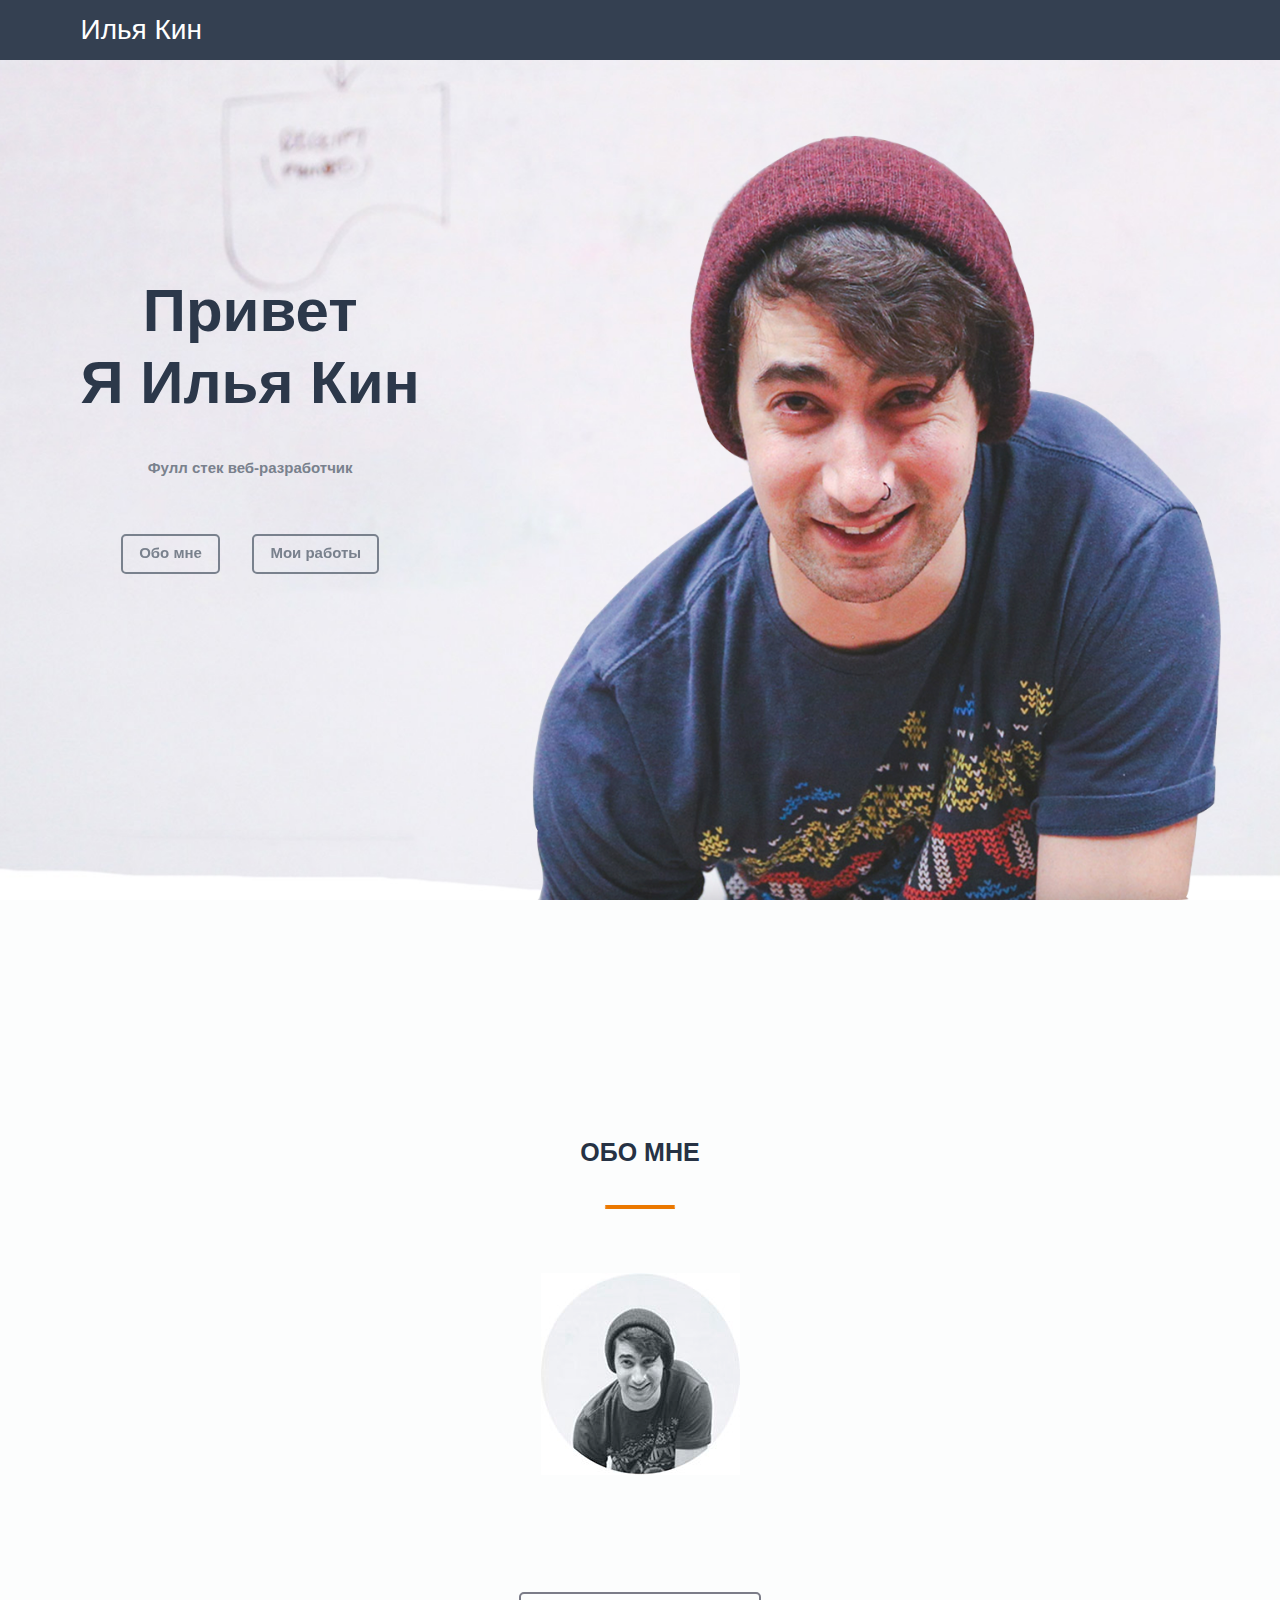
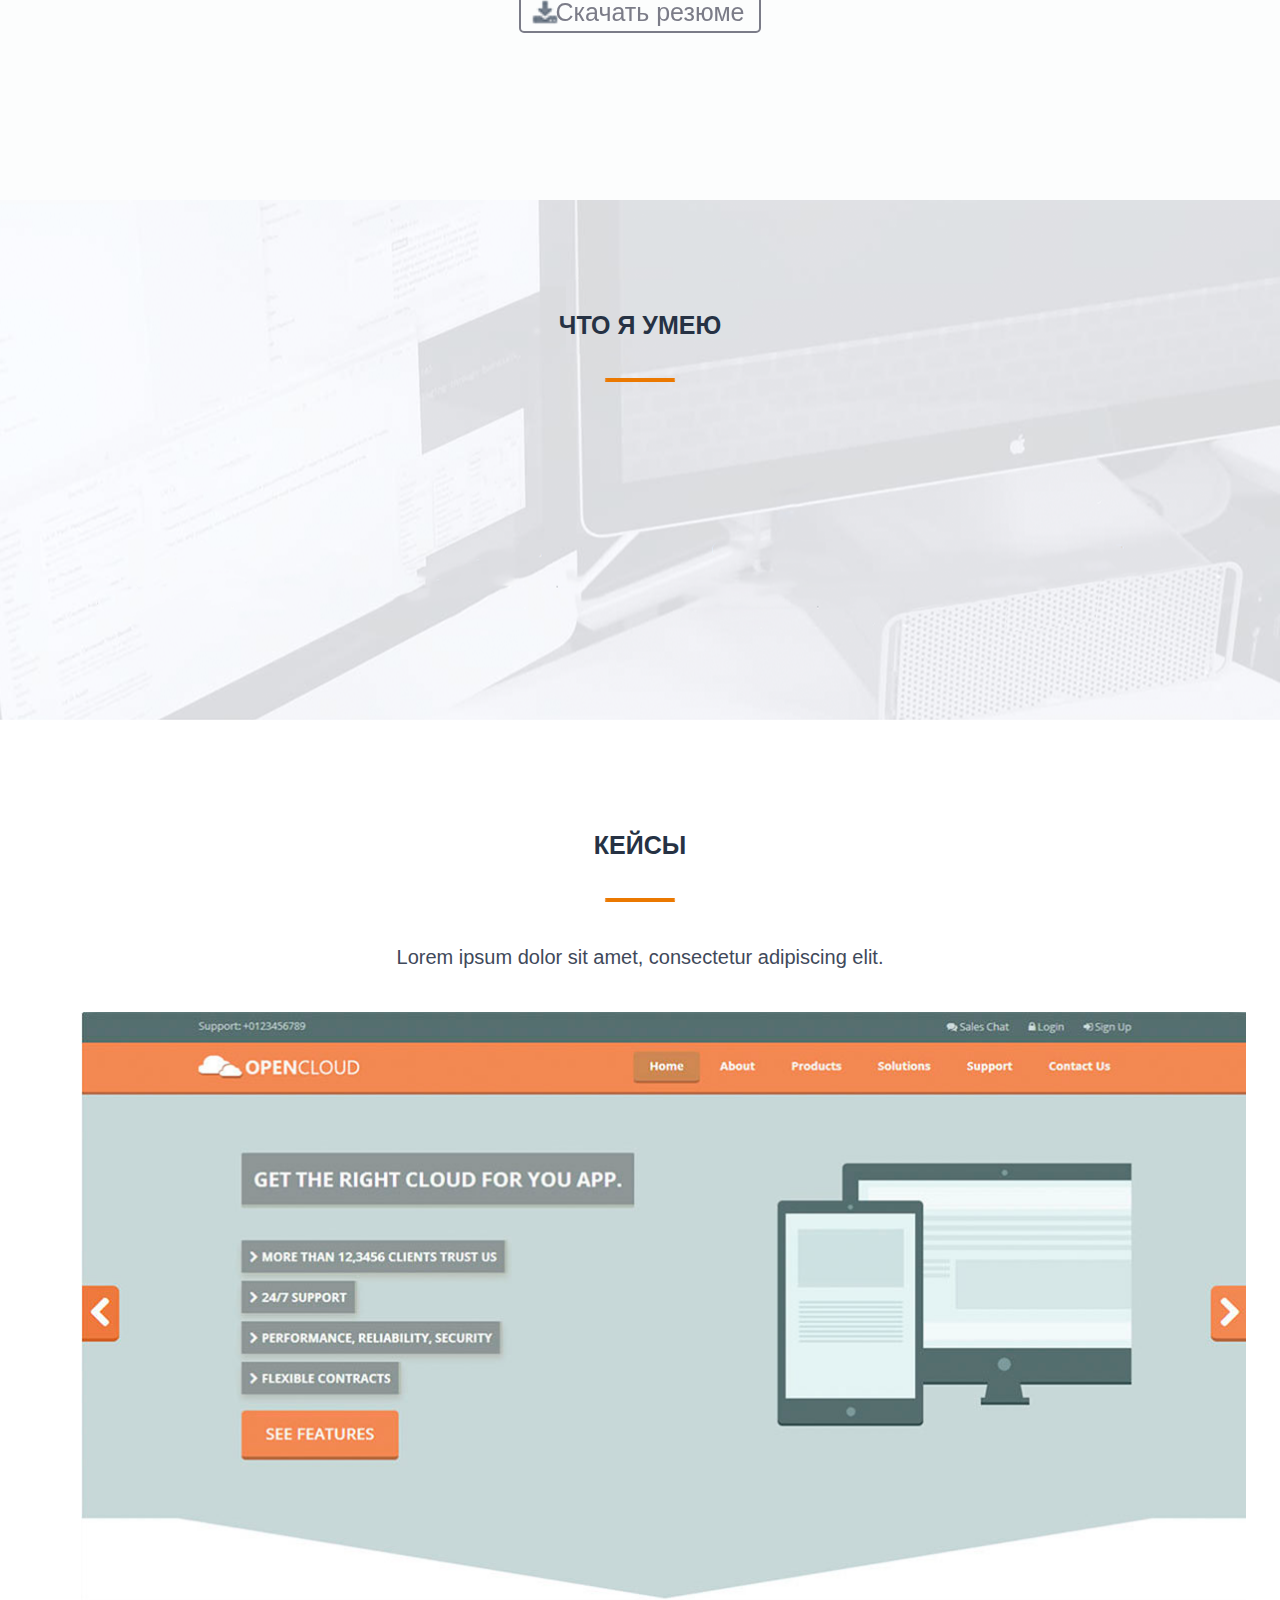
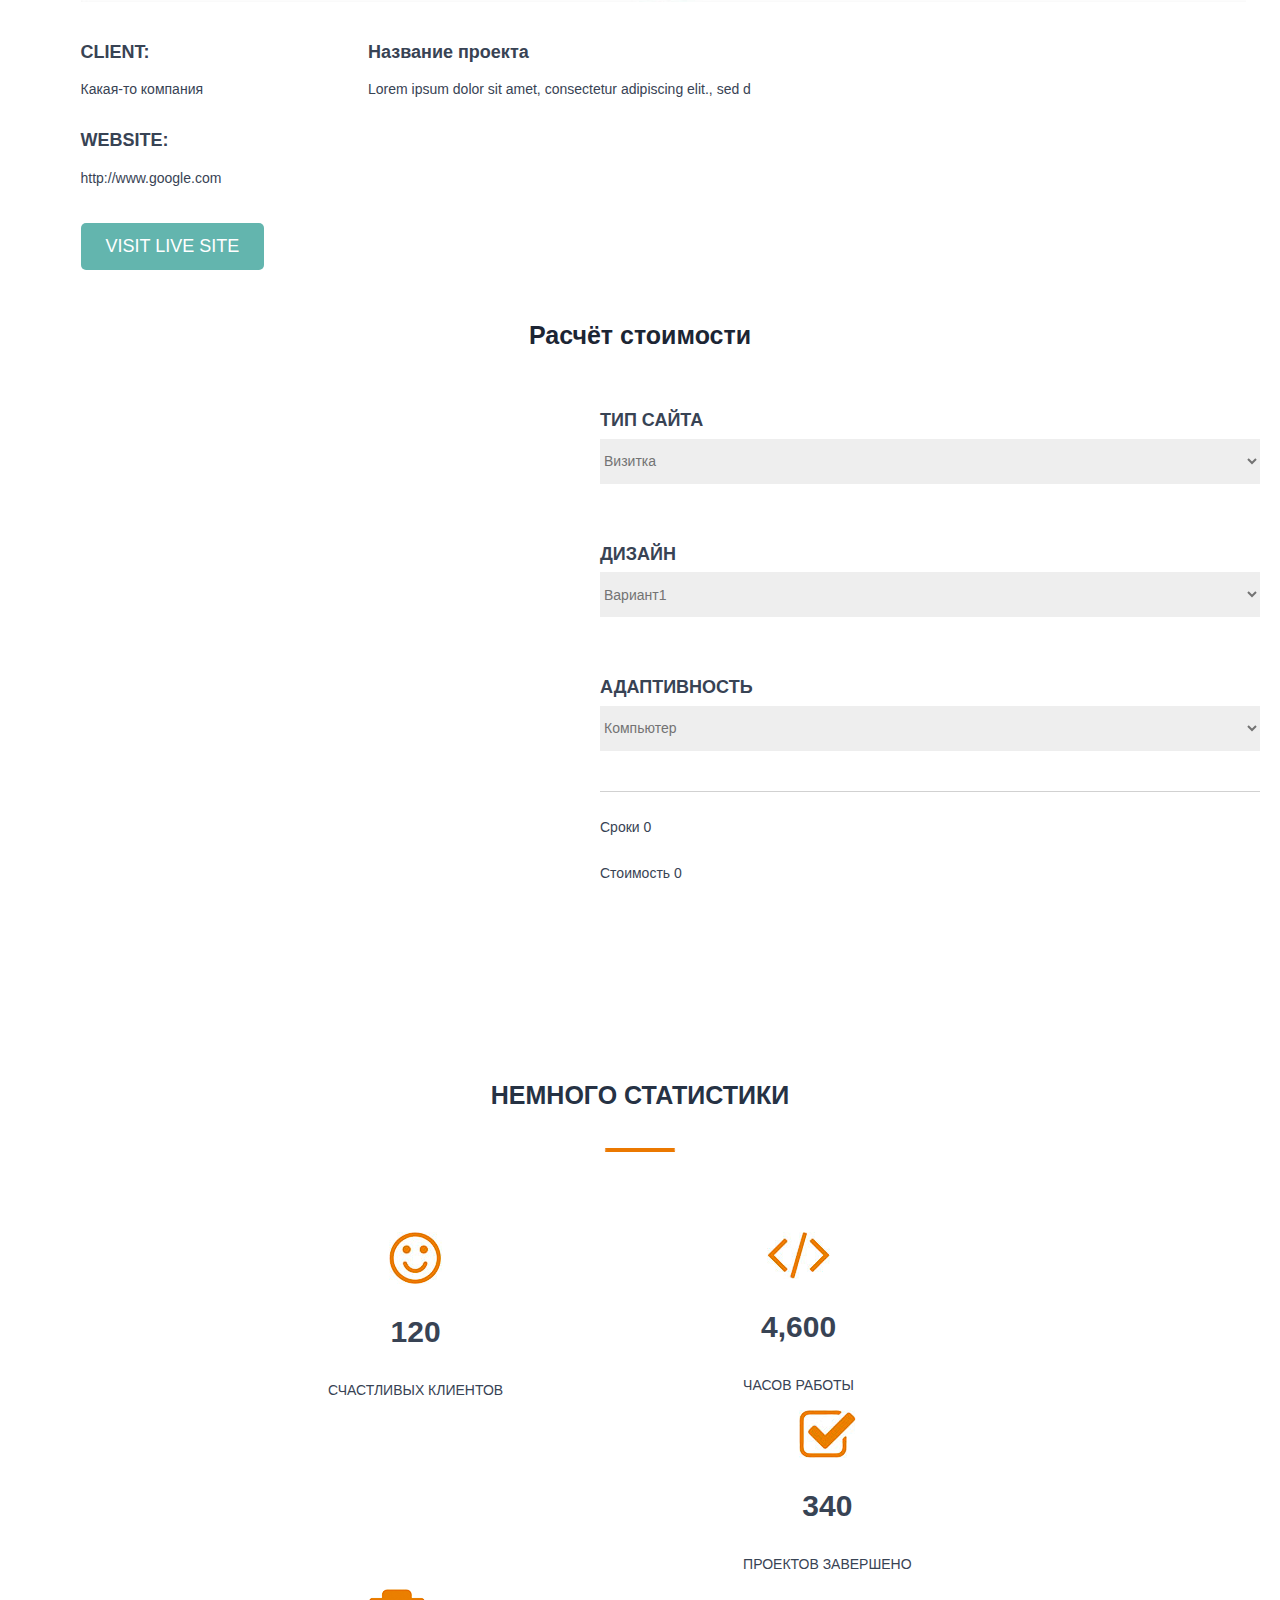
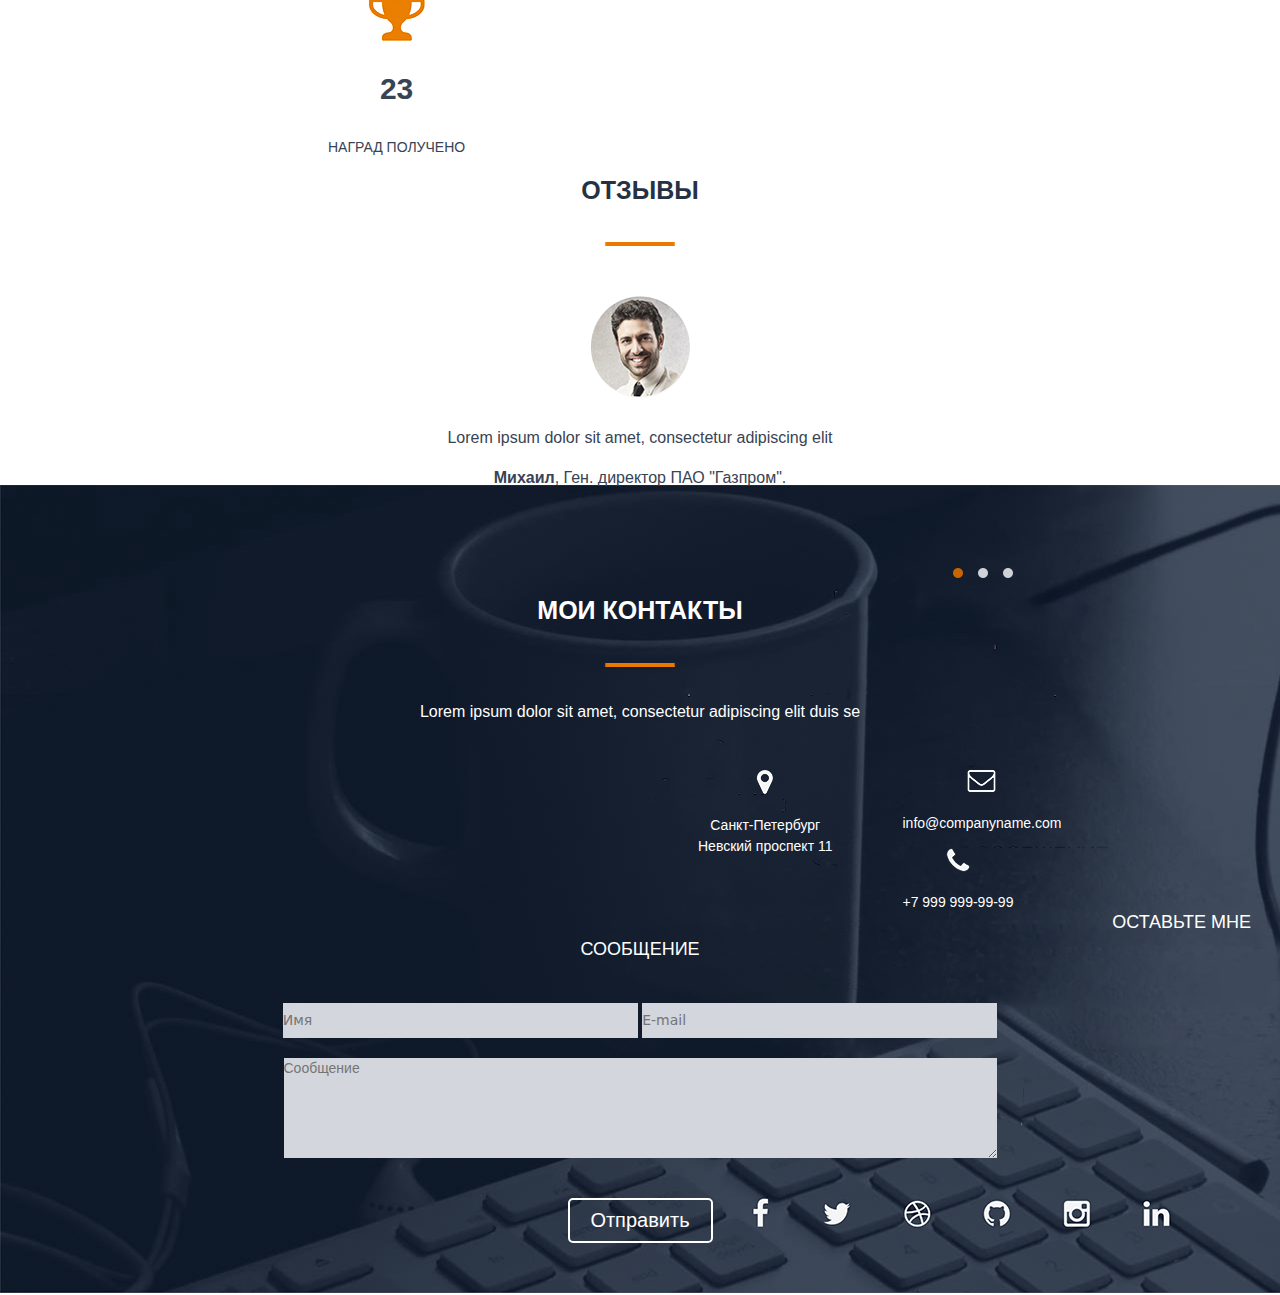
==== commit 2ebd17f2: "bootstrap2" ====
--- a/src/index.html
+++ b/src/index.html
@@ -55,34 +55,40 @@
     </div></div>
           
 </section>
+    
     </main>
-    <div class="about"><a name="aboutme"></a>
+    
+    <section class="about">
+    <div class="container h-100"><div class="row h-100 align-items-center"><div class="col">
+    <a name="aboutme"></a>
         <div class="header">ОБО МНЕ</div>  
         <img class="underline" src="img\underline.png" alt="Упс">      
         <img class="about-foto" src="img\foto.jpg" alt="Упс">
         <p>Lorem ipsum dolor sit amet, consectetur adipiscing elit.</p>
         <input type="button" value = "Скачать резюме">
-    </div>
-    
-    <section> 
-    <div class="skills"><a name="services"></a>
-        <div class="header">ЧТО Я УМЕЮ</div>
-        <img class="underline" src="img\underline.png" alt="Упс">
-        <div class="skills-ul"><ul>
+        </div></div></div>
+    </section>
+           
+    <section class="skills"> 
+    <div class="container"><div class="row align-items-center"><div class="col">
+    <a name="services"></a>
+       <div class="header">ЧТО Я УМЕЮ</div>
+        <img class="underline" src="img\underline.png" alt="Упс"></div></div>
+     <div class="row"><div class="col"> <div class="skills-ul"><ul>
             <li><img src="img\note.jpg" alt="Упс"><h2>Веб-дизайн</h2><p>Lorem ipsum dolor sit amet placerat facilisis felis mi in tempu</p></li>
             <li><img src="img\sign.jpg" alt="Упс"><h2>Разработка</h2><p>Lorem ipsum dolor sit amet placerat facilisis mi in tempus elei</p></li>
             <li><img src="img\racket.jpg" alt="Упс"><h2>CEO-оптимизация</h2><p>Lorem ipsum dolor sit amet placerat facilisis felis mi in tempu</p></li>
             <li><img src="img\gramophon.jpg" alt="Упс"><h2>Маркетинг</h2><p>Lorem ipsum dolor sit amet placerat facilisis felis mi in temp</p></li>
-        </ul></div>
-        
-    </div>
+        </ul></div></div></div></div>
     </section>
-    <section>
-    <div class="examples"><a name="examples"></a>
+    
+    <section class="examples">
+      <div class="container"><div class="row align-items-center"><div class="col"><a name="examples"></a>
         <div class="header">КЕЙСЫ</div>
         <img class="underline" src="img\underline.png" alt="Упс">
         <div class="pText"><p>Lorem ipsum dolor sit amet, consectetur adipiscing elit.</p></div> 
-        <img class="workplace" src="img\workplace.jpg" alt="Упс">
+        <img class="workplace" src="img\workplace.jpg" alt="Упс"></div></div>
+        <div class="row"> <div class="col">
         <div class="client"><h3> CLIENT:</h3> 
         <p>Какая-то компания</p></div>
         <div class="project_title"><h3>Название проекта</h3>
@@ -91,10 +97,10 @@
         <p>http://www.google.com</p></div>
         <form action="http://www.google.com" target="_blank">
         <button>VISIT LIVE SITE</button>
-        </form>
-
+        </form></div></div>
     </div>
     </section>
+    
     <section>
     <div class="price"><a name="price"></a>
         <h2>Расчёт стоимости</h2>
--- a/src/css/style.css
+++ b/src/css/style.css
@@ -61,6 +61,8 @@
     color: #2c384a;
     float: left;
     text-align: center;
+    margin-top: 50%;
+
     /**opacity: 0;
     -webkit-animation: titleComing 1s ease forwards;
     -o-animation: titleComing 1s ease forwards;
@@ -106,7 +108,7 @@
 }
 .about {
     width: 100%;
-    height: 720px;
+    height: 100%;
     background-color: #fcfdfd;
     
 }
@@ -151,7 +153,7 @@
     font-family: "Franklin Gothic Medium", sans-serif;
     font-size: 25px;
     color: #7b7c88;
-    margin: 60px auto 0px auto;
+    margin: 60px auto 40px auto;
     padding-left: 35px;
     padding-right: 15px;
     background: url(../img/icon.png) 5% 50%/auto 70% no-repeat;
@@ -167,25 +169,25 @@
 }
 
 .skills{
+    
     width: 100%;
     height: 520px;
-    background: url(../img/bg-skills.jpg) no-repeat;
+    background: url(../img/bg-skills.jpg) center/auto no-repeat;
 }
 .skills-ul{
     float: left;
     margin-top: 80px;
-    padding-left: 416px; 
+     
 }
 
 
 .skills-ul li{
-    text-align: center;
-    width: 220px;
+    width: 25%;
+    text-align: center;
     font-family: "Franklin Gothic Medium", sans-serif;
     font-size: 14px;
     color: #626a77;
     float: left;
-    margin-right: 80px;
     opacity: 0;
     -webkit-animation: skillsComing 1.2s ease forwards;
     -o-animation: skillsComing 1.2s ease forwards;
@@ -202,9 +204,6 @@
     margin-bottom: 15px;
     color: #cf7600;
 } 
-.skills li {
-    
-}
 
 .examples{
     width: 100%;
@@ -227,7 +226,6 @@
 }
 
 .client{
-    margin-left: 380px;
     margin-top: 40px;
     padding-right: 165px;
     color: #384354;
@@ -255,7 +253,6 @@
     
 }
 .web-site{
-    margin-left: 380px;
     margin-top: 30px;
     color: #384354;
     
@@ -267,7 +264,6 @@
     font-weight: bold;
 }
 .examples button{
-    margin-left: 380px;
     margin-top: 20px;
     border-radius: 5px;
     background-color: #63b5ae;
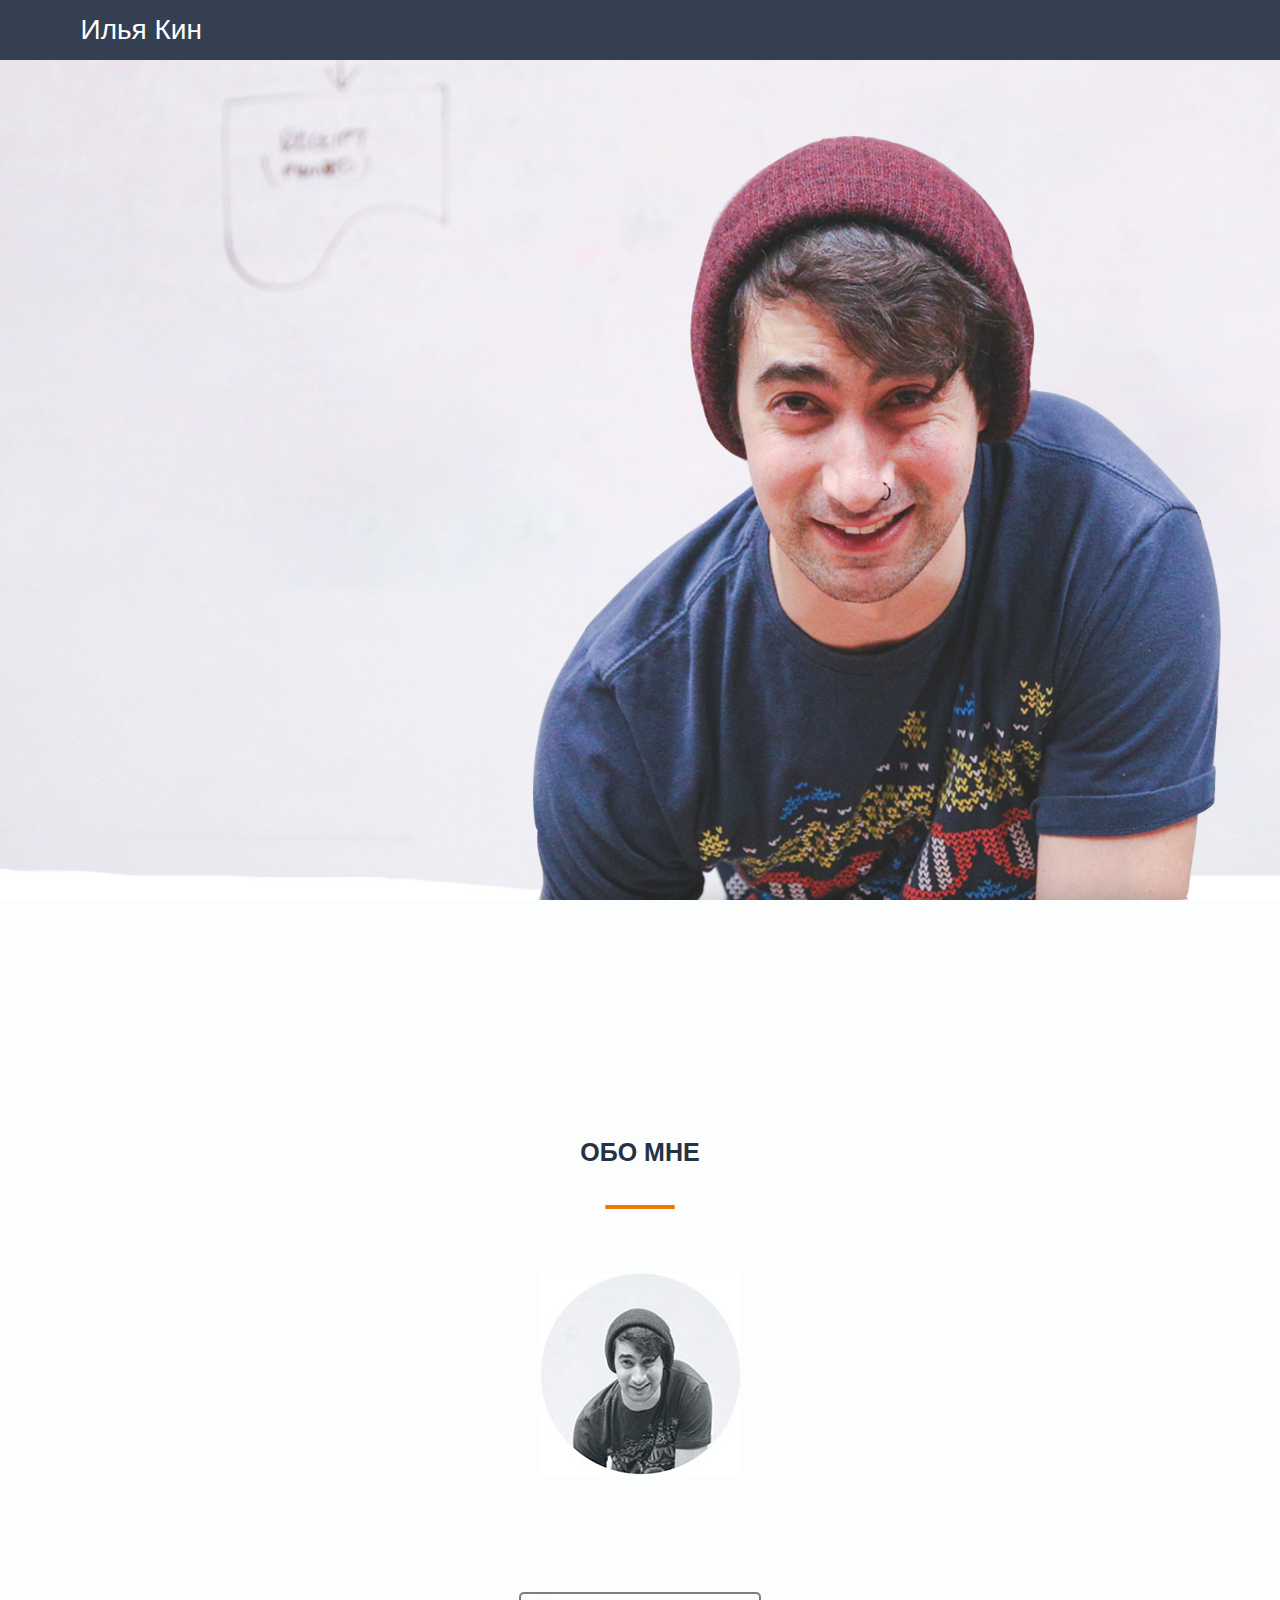
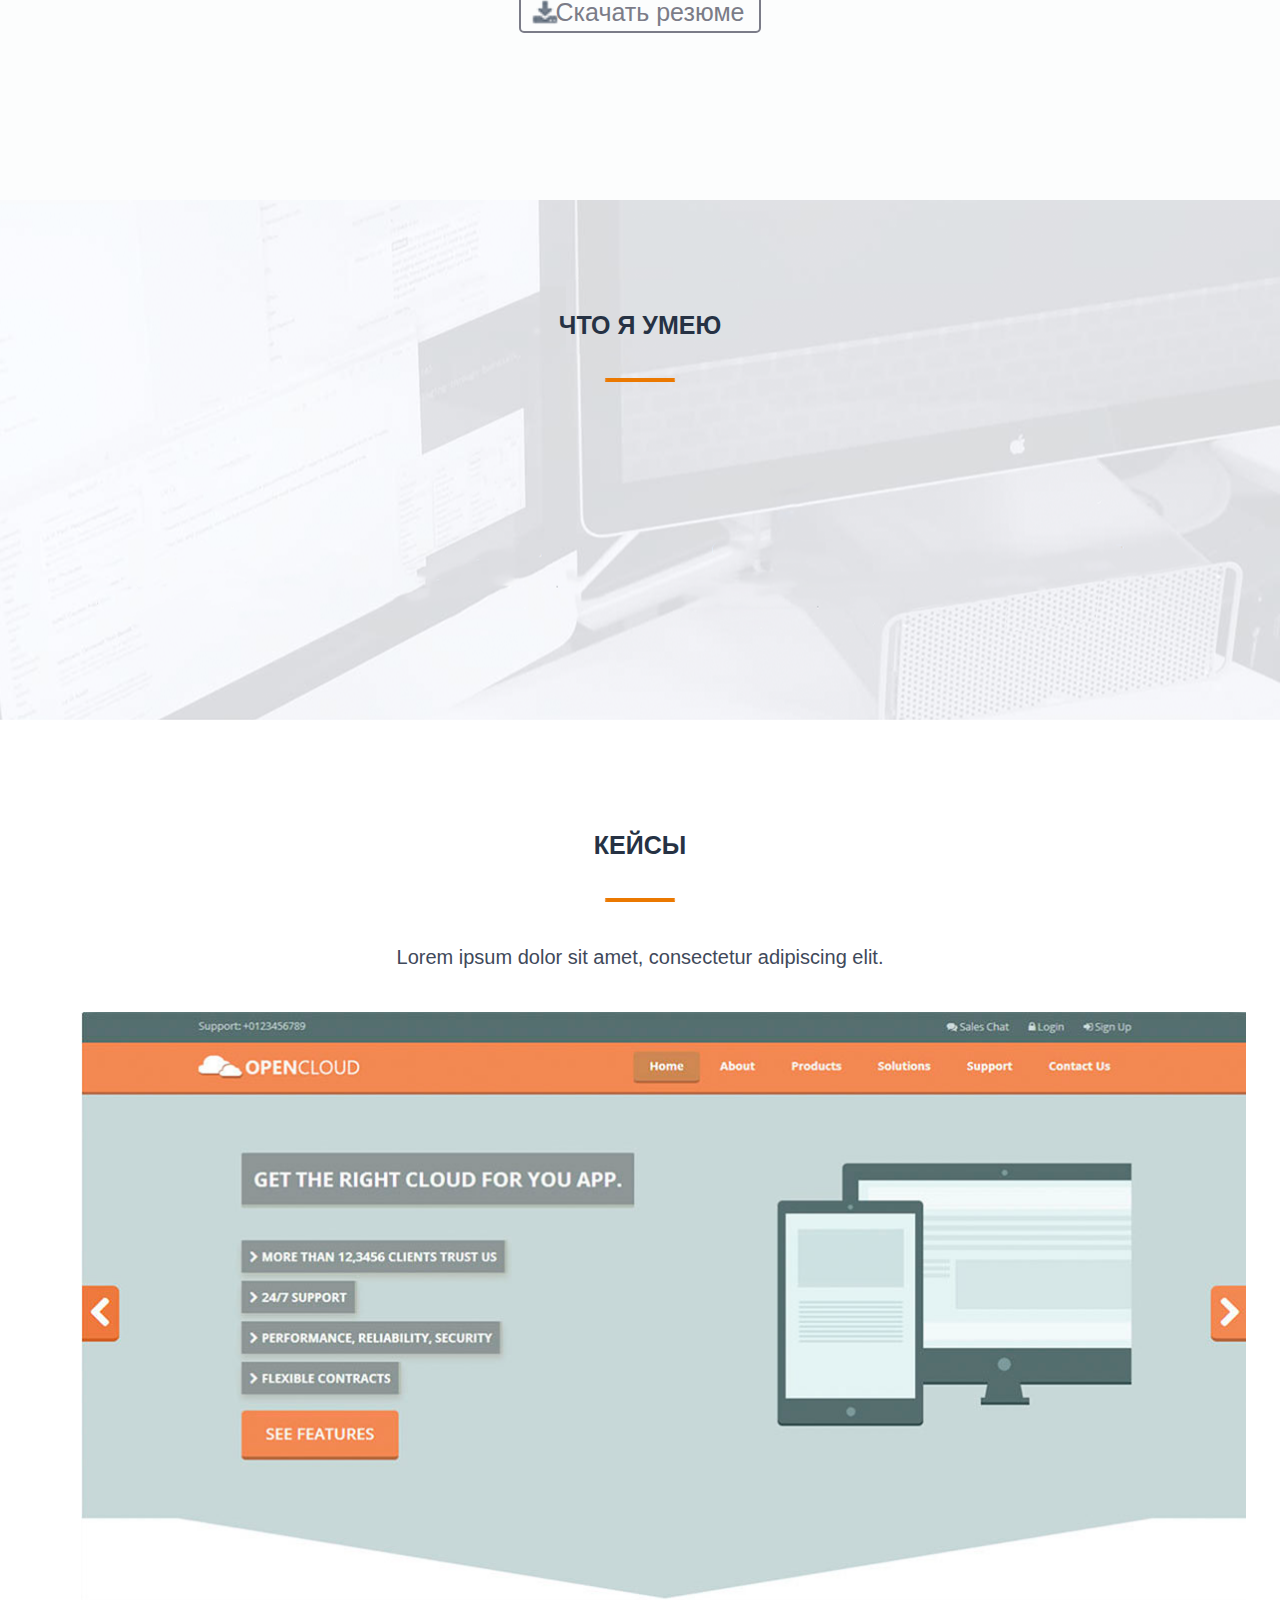
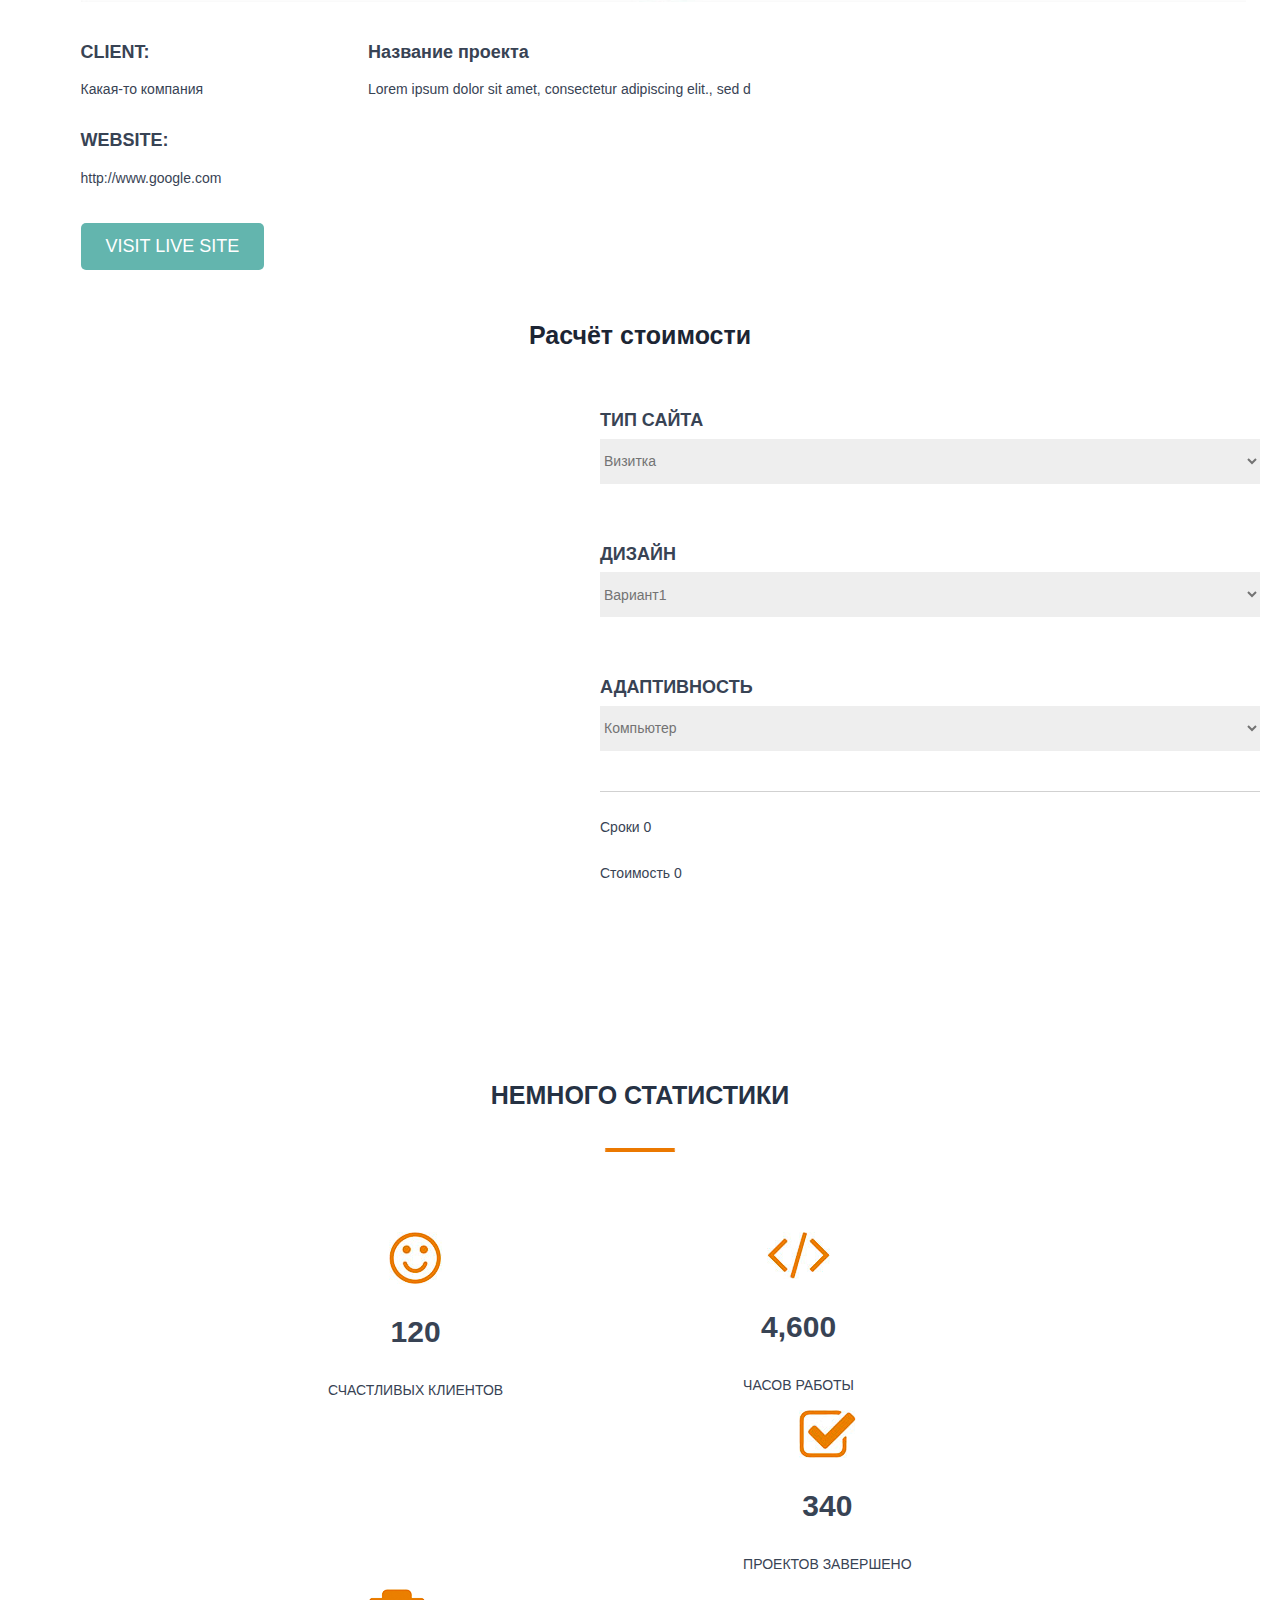
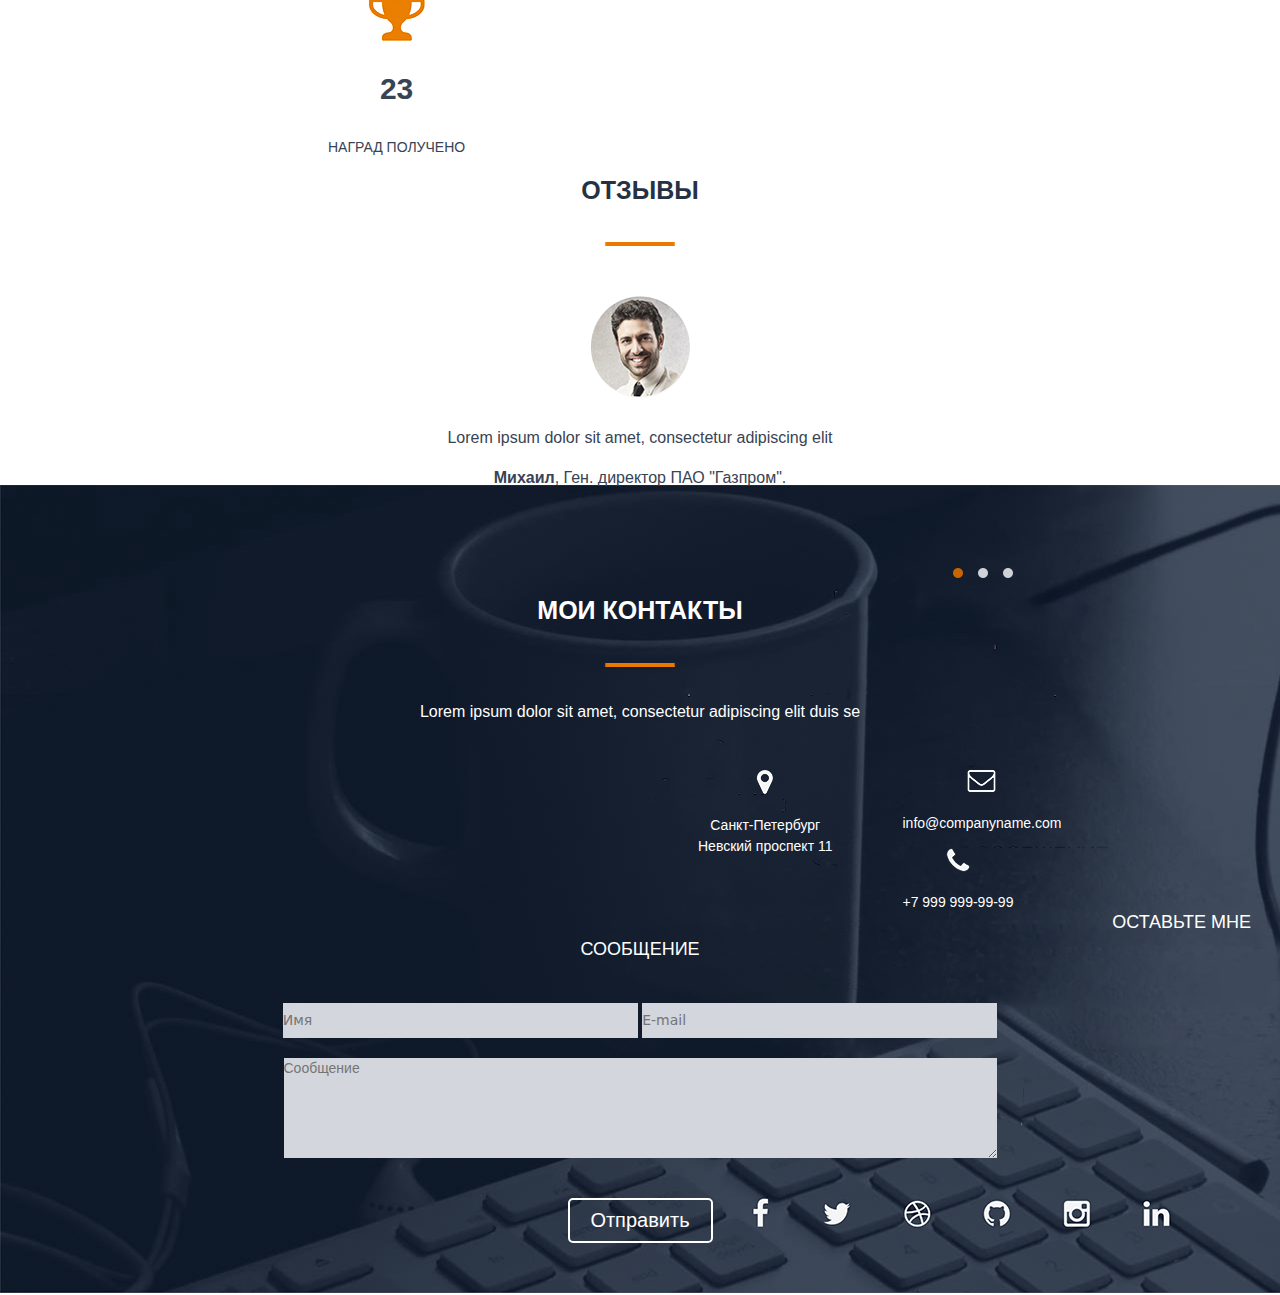
==== commit 5d43d047: "Добавлен калькулятор на JS" ====
--- a/src/index.html
+++ b/src/index.html
@@ -44,9 +44,9 @@
     </header>
     
 <main>
-   <section class="main">    
-    <div class="container h-100"><div class="row h-100 align-items-center"><div class="col-lg-6">
-       <div class="title_container">
+   <section class="main h-100">    
+    <div class="container h-100"><div class="row align-items-center h-100 "><div class="col-lg-6 mt-5 pt-5">
+       <div class="title_container mt-5">
         <h1>Привет<br>Я Илья Кин</h1>
         <h4>Фулл стек веб-разработчик</h4>
         <input type="button" value = "Обо мне">
@@ -74,7 +74,7 @@
     <a name="services"></a>
        <div class="header">ЧТО Я УМЕЮ</div>
         <img class="underline" src="img\underline.png" alt="Упс"></div></div>
-     <div class="row"><div class="col"> <div class="skills-ul"><ul>
+     <div class="row"><div class="col-xxl-12"> <div class="skills-ul"><ul>
             <li><img src="img\note.jpg" alt="Упс"><h2>Веб-дизайн</h2><p>Lorem ipsum dolor sit amet placerat facilisis felis mi in tempu</p></li>
             <li><img src="img\sign.jpg" alt="Упс"><h2>Разработка</h2><p>Lorem ipsum dolor sit amet placerat facilisis mi in tempus elei</p></li>
             <li><img src="img\racket.jpg" alt="Упс"><h2>CEO-оптимизация</h2><p>Lorem ipsum dolor sit amet placerat facilisis felis mi in tempu</p></li>
@@ -171,6 +171,7 @@
     </div>
     </section>
     
-<script src="js/bootstrap.bundle.min.js"></script>    
+<script src="js/bootstrap.bundle.min.js"></script>
+<script src="js/my_script.js"></script>    
 </body>
 </html>--- a/src/css/style.css
+++ b/src/css/style.css
@@ -3,6 +3,7 @@
     height: 60px;
     background-color: #344051;
     position: fixed;
+    z-index: 5;
 }
 
 .logo{
@@ -61,18 +62,18 @@
     color: #2c384a;
     float: left;
     text-align: center;
-    margin-top: 50%;
-
-    /**opacity: 0;
+    width: 100%;
+
+    opacity: 0;
     -webkit-animation: titleComing 1s ease forwards;
     -o-animation: titleComing 1s ease forwards;
     animation: titleComing 1s ease forwards;
     -webkit-animation-delay: 1.2s;
     -o-animation-delay: 1.2s;
-    animation-delay: 1.2s;**/
+    animation-delay: 1.2s;
 }
 .title_container h1{
-    font-size: 60px;
+    font-size: 72px;
     font-family: "Arial", sans-serif;
     font-weight: bold;
 }
@@ -106,6 +107,30 @@
 .title_container input:active{
     transform: scale(1.3);
 }
+@media (max-width:991px){
+    .title_container, .title_container h4, .title_container input{
+        color: white;
+        position: relative;
+        z-index: 3;
+    }
+    .title_container input{
+        border: 2px solid white;
+    }
+    .main{
+        position: relative;
+    }
+    .main::after{
+        content: "";
+        bottom: 0;
+        top: 0;
+        left: 0;
+        right: 0;
+        position: absolute;
+        background: rgba(0,0,0,0.4);
+        z-index: 1;
+    }
+}
+
 .about {
     width: 100%;
     height: 100%;
@@ -490,7 +515,7 @@
        opacity: 0;
     }
     to{
-       margin-left: 404px;
+       margin-left: 0px;
         opacity: 1;
     }
 }
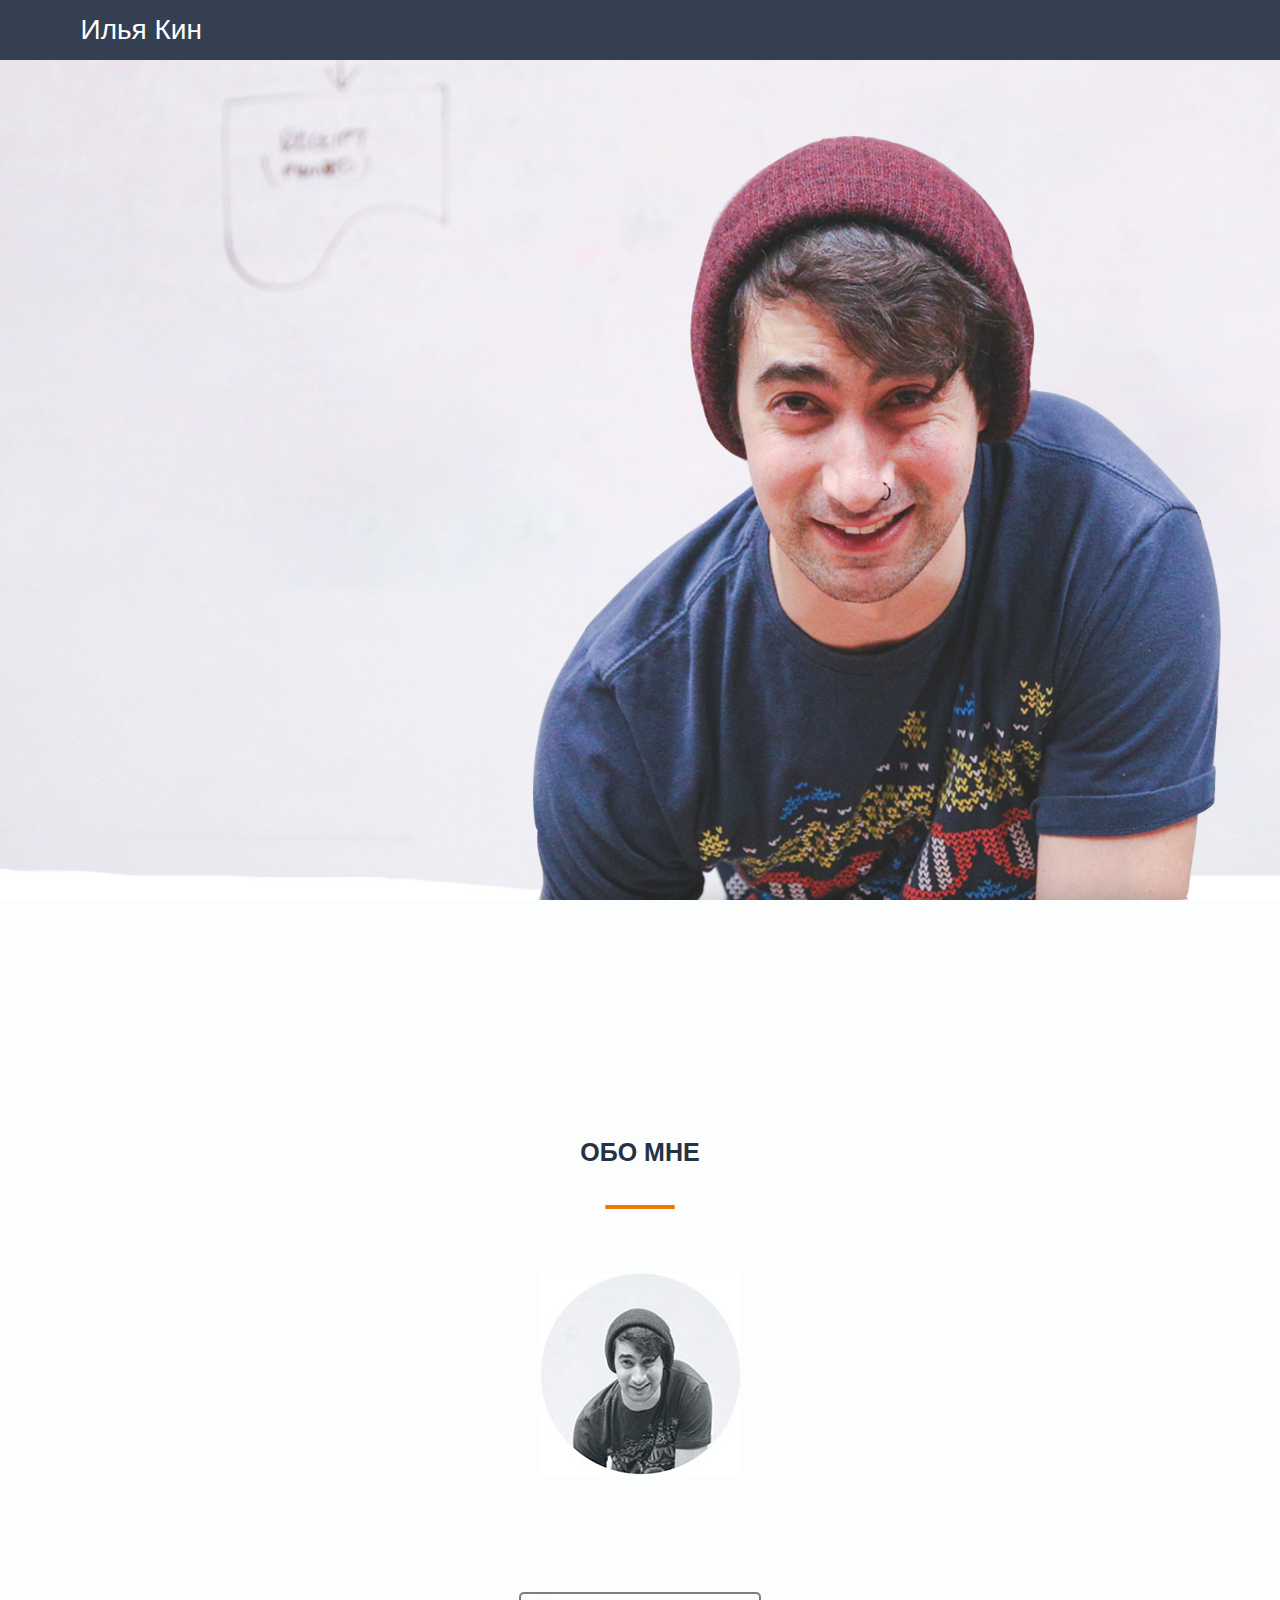
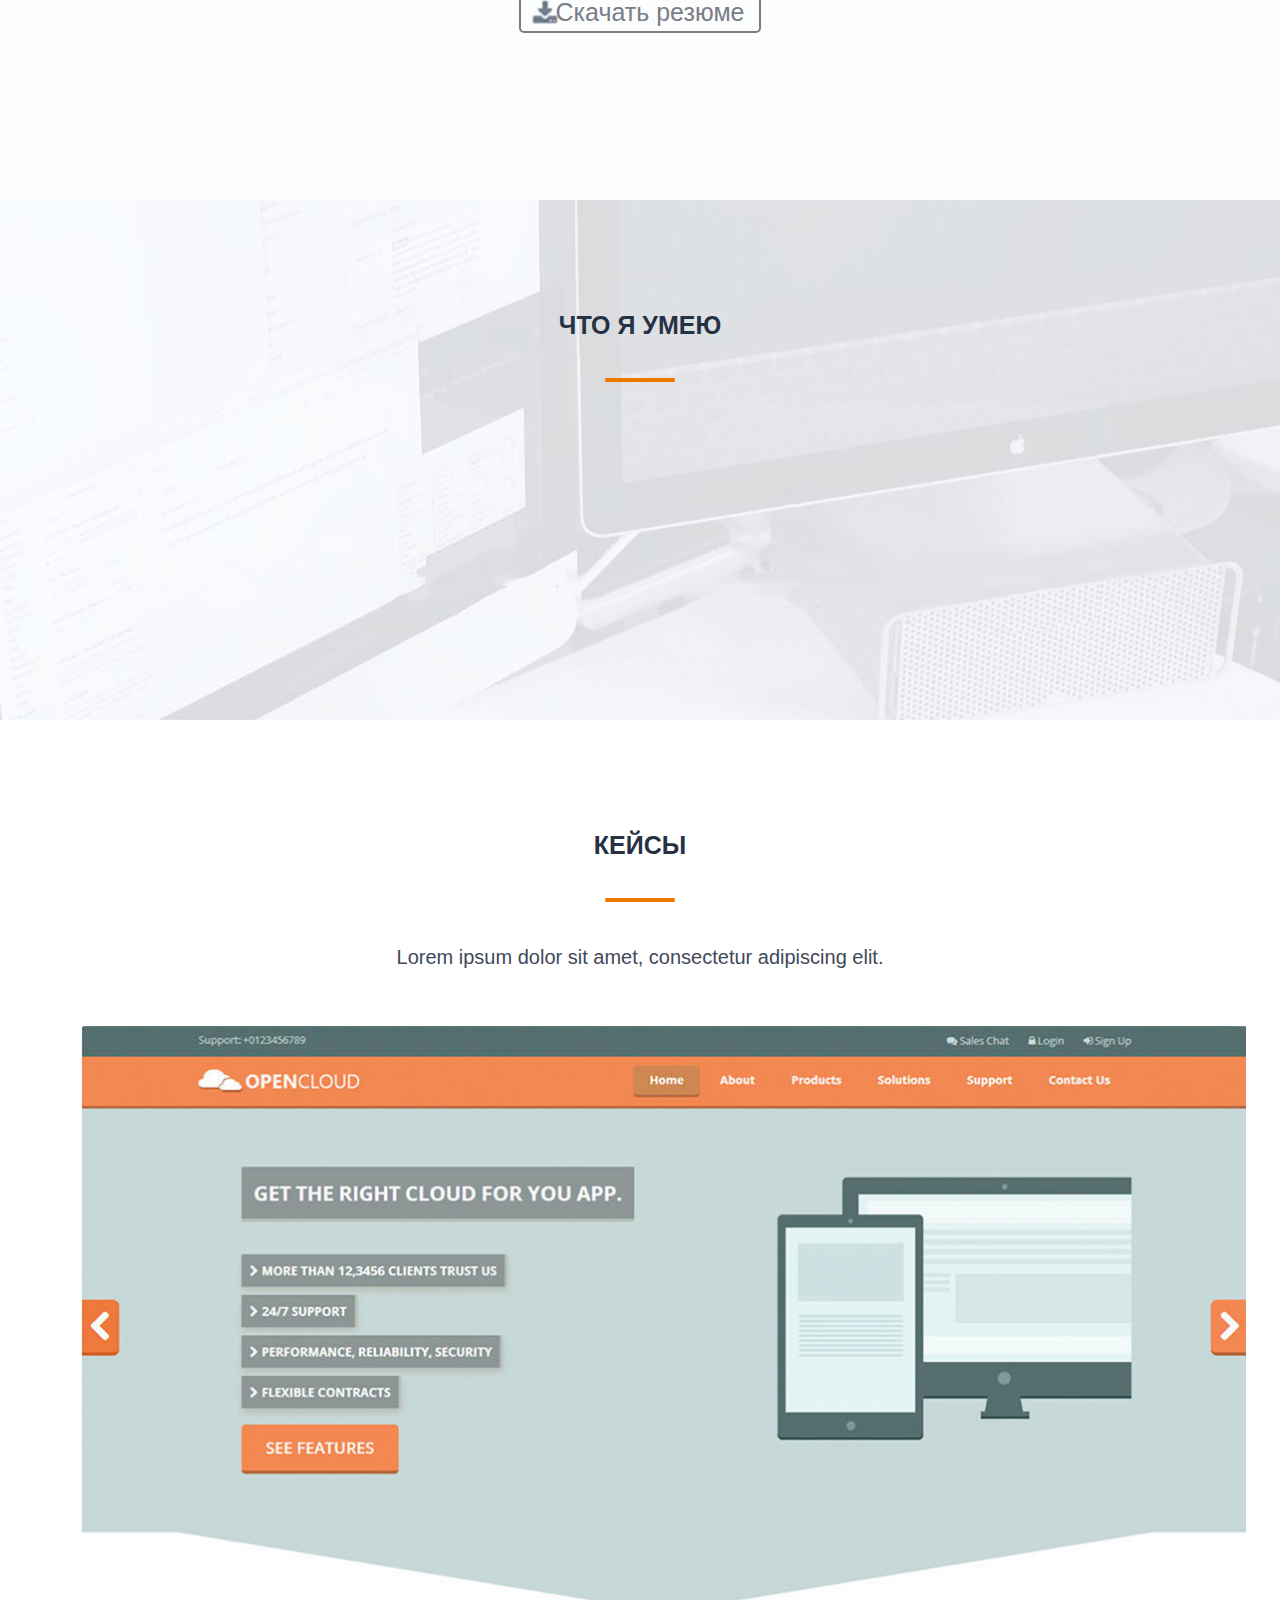
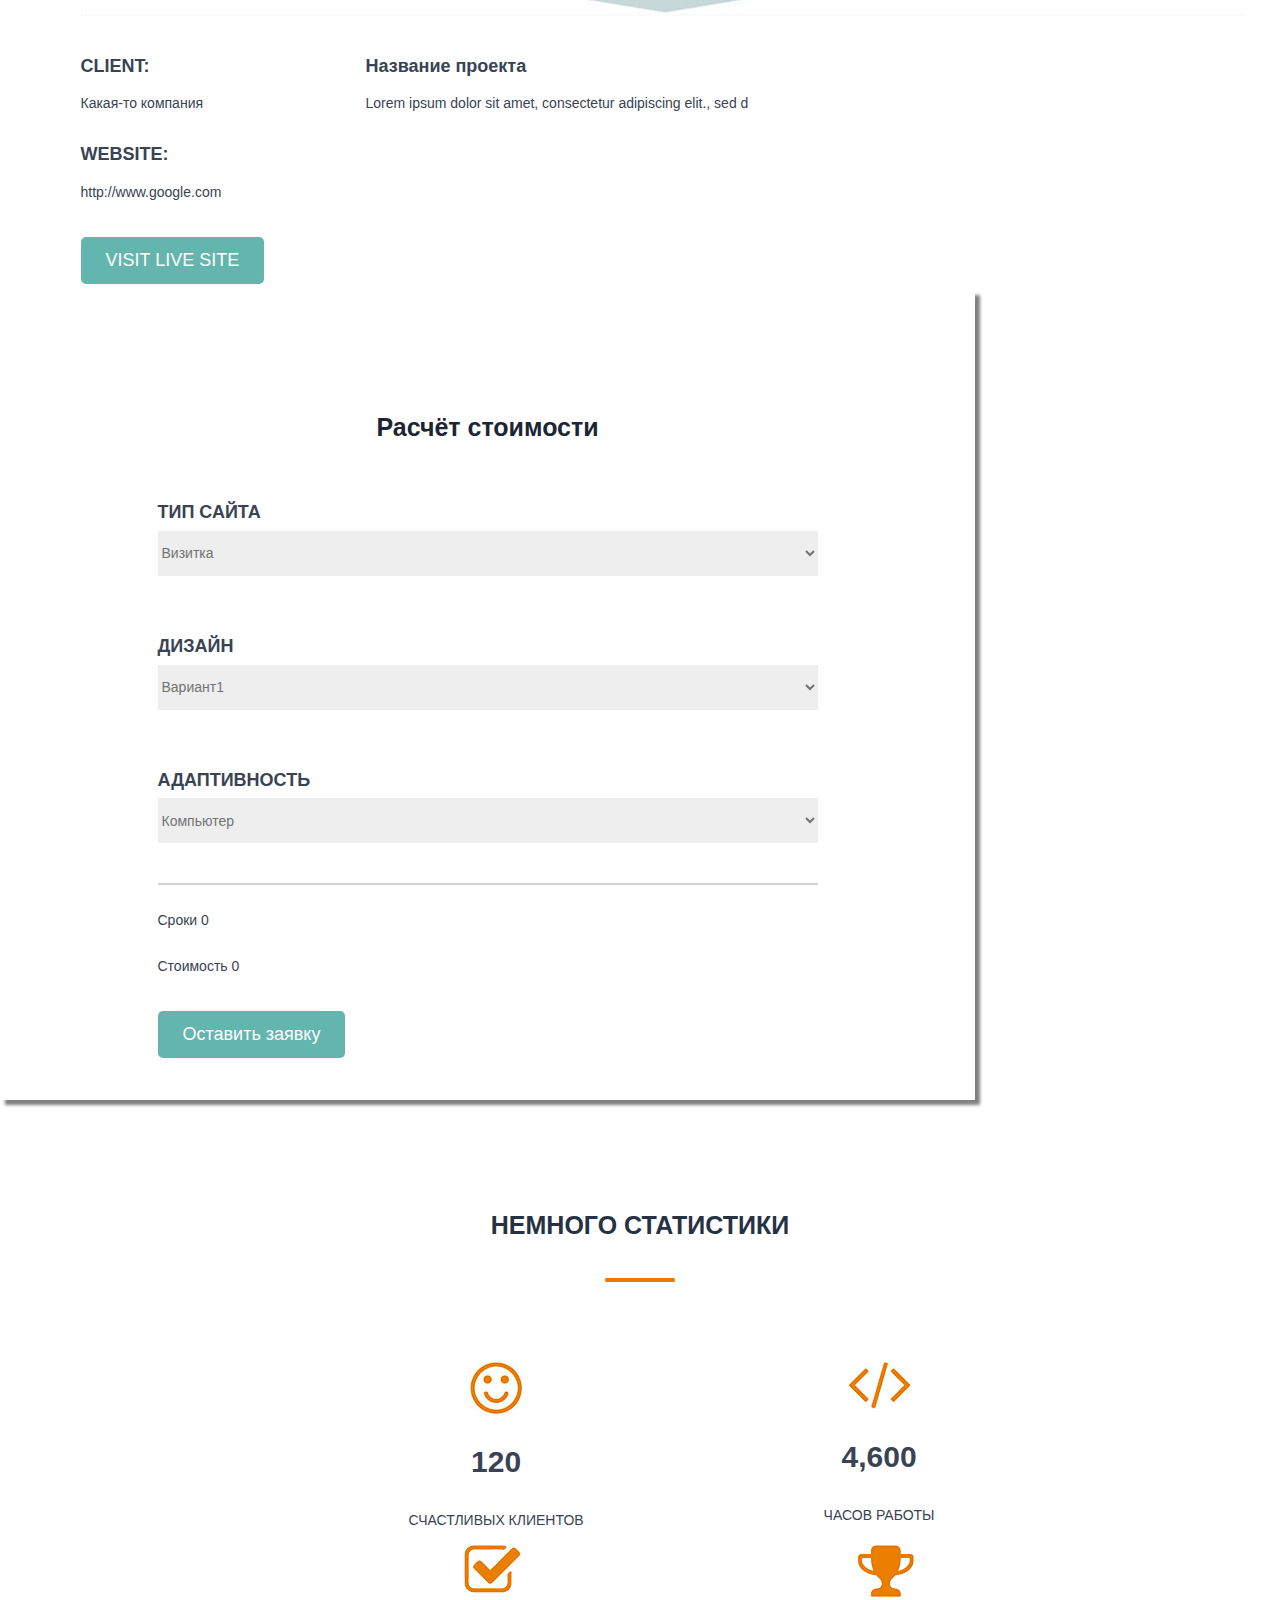
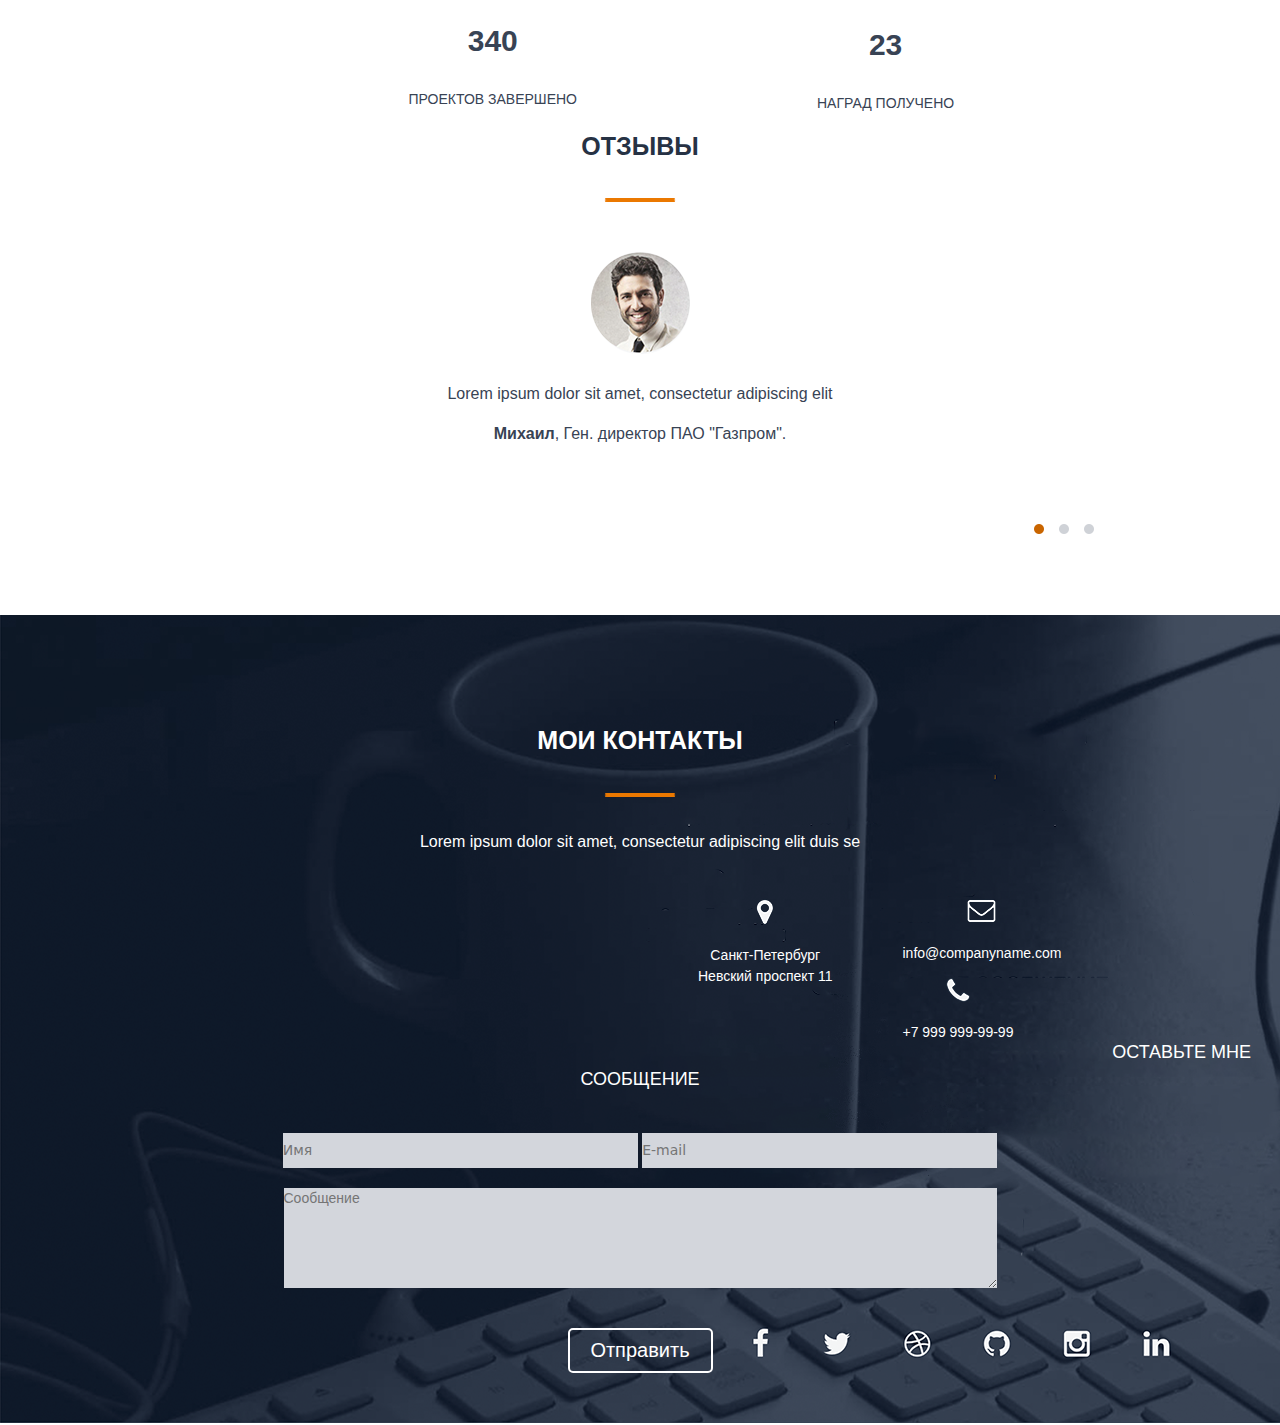
==== commit 3978a4a4: "Вопрос по бутстрап" ====
--- a/src/index.html
+++ b/src/index.html
@@ -58,9 +58,8 @@
     
     </main>
     
-    <section class="about">
+    <section class="about" id="aboutme">
     <div class="container h-100"><div class="row h-100 align-items-center"><div class="col">
-    <a name="aboutme"></a>
         <div class="header">ОБО МНЕ</div>  
         <img class="underline" src="img\underline.png" alt="Упс">      
         <img class="about-foto" src="img\foto.jpg" alt="Упс">
@@ -69,9 +68,8 @@
         </div></div></div>
     </section>
            
-    <section class="skills"> 
+    <section class="skills" id="services"> 
     <div class="container"><div class="row align-items-center"><div class="col">
-    <a name="services"></a>
        <div class="header">ЧТО Я УМЕЮ</div>
         <img class="underline" src="img\underline.png" alt="Упс"></div></div>
      <div class="row"><div class="col-xxl-12"> <div class="skills-ul"><ul>
@@ -82,27 +80,33 @@
         </ul></div></div></div></div>
     </section>
     
-    <section class="examples">
-      <div class="container"><div class="row align-items-center"><div class="col"><a name="examples"></a>
+    <section class="examples" id="examples">
+      <div class="container">
+       <div class="row align-items-center">
+       <div class="col">
         <div class="header">КЕЙСЫ</div>
         <img class="underline" src="img\underline.png" alt="Упс">
-        <div class="pText"><p>Lorem ipsum dolor sit amet, consectetur adipiscing elit.</p></div> 
-        <img class="workplace" src="img\workplace.jpg" alt="Упс"></div></div>
-        <div class="row"> <div class="col">
+        <div class="pText"><p>Lorem ipsum dolor sit amet, consectetur adipiscing elit.</p></div>
+         <div class="row"> 
+            <div class="col-xxl-12 d-lg-block d-none"><img class="workplace" src="img\workplace.jpg" alt="Упс"></div></div></div></div> 
+        <div class="row"> 
+        <div class="col-xxl-2 col-lg-3 col-5">
         <div class="client"><h3> CLIENT:</h3> 
         <p>Какая-то компания</p></div>
-        <div class="project_title"><h3>Название проекта</h3>
-        <p>Lorem ipsum dolor sit amet, consectetur adipiscing elit., sed d</p></div>
         <div class="web-site"><h3>WEBSITE:</h3> 
         <p>http://www.google.com</p></div>
         <form action="http://www.google.com" target="_blank">
         <button>VISIT LIVE SITE</button>
-        </form></div></div>
+        </form></div>
+        <div class="col-xxl-9 offset-xxl-1 col-lg-8 col-6"><div class="project_title"><h3>Название проекта</h3>
+        <p>Lorem ipsum dolor sit amet, consectetur adipiscing elit., sed d</p></div></div>
+      </div>
     </div>
     </section>
     
-    <section>
-    <div class="price"><a name="price"></a>
+    <section class="price" id="price">
+    <div class="container d-flex h-100 justify-content-center align-items-center">
+       <div class="row"><div class="col-xxl-10">
         <h2>Расчёт стоимости</h2>
         <h3>ТИП САЙТА</h3>
         <select class="selector" name="type_site" id="1">
@@ -122,10 +126,14 @@
         <img src="img/line.png" alt="УПС">
         <p>Сроки 0</p>
         <p>Стоимость 0</p>
-    </div>
+        <form action="#" target="_blank">
+        <button>Оставить заявку</button>
+        </form></div>
+    </div></div>
+   
     </section>
-    <section>
-    <div class="statistics">
+    <section class="statistics">
+    <div class="container">
         <div class="header">НЕМНОГО СТАТИСТИКИ</div>
         <img class="underline" src="img\underline.png" alt="Упс">
         <div class="stat-ul"><ul>
@@ -136,8 +144,8 @@
         </ul></div> 
     </div>
     </section>
-    <section>
-    <div class="comments"><a name="feedback"></a>
+    <section class="comments" id="feedback">
+    <div class="container">
        <div class="header">ОТЗЫВЫ</div>
        <img class="underline" src="img\underline.png" alt="Упс">
         <img class="fotka" src="img\fotka.png" alt="Упс">
@@ -151,8 +159,8 @@
         </div>
     </div>
     </section>
-    <section>
-    <div class="contacts"><a name="contacts"></a>
+    <section class="contacts" id="contacts">
+    <div class="contacts">
         <div class="header-contacts">МОИ КОНТАКТЫ</div>
         <img class="underline" src="img\underline.png" alt="Упс">
         <div class="some-text">Lorem ipsum dolor sit amet, consectetur adipiscing elit duis se</div>
@@ -172,6 +180,7 @@
     </section>
     
 <script src="js/bootstrap.bundle.min.js"></script>
+<script src="js/jquery-3.6.0.min.js"></script>
 <script src="js/my_script.js"></script>    
 </body>
 </html>--- a/src/css/style.css
+++ b/src/css/style.css
@@ -232,7 +232,8 @@
 
 .examples{
     width: 100%;
-    height: 1120px;
+    height: 130%;
+
 }
 .examples p{
     font-family: "Calibri", sans-serif;
@@ -245,6 +246,7 @@
     font-size: 20px;
 }
 .workplace{
+    
     display: block;
     margin: 40px auto 0px auto;
     height: 590px;
@@ -252,10 +254,7 @@
 
 .client{
     margin-top: 40px;
-    padding-right: 165px;
-    color: #384354;
-   float: left;
-    
+    color: #384354;   
 }
 
 .client h3{
@@ -278,6 +277,7 @@
     
 }
 .web-site{
+    
     margin-top: 30px;
     color: #384354;
     
@@ -306,8 +306,9 @@
 }
 
 .price{
-    width: 100%;
-    height: 650px;     
+    width: 975px;
+    box-shadow: 5px 5px 3px grey;
+    height: 90%;     
 }
 .price h2{
     margin-top: 80px;
@@ -322,30 +323,37 @@
     font-size: 18px;
     color: #384354;
     font-weight: bold;
-    margin-left: 600px;
     margin-top: 60px;
 }
 .selector{
     width: 660px;
     height: 45px;
-    margin-left: 600px;
     background-color: #eeeeee;
     color: #737373;
     font-family: "Franklin Gothic Medium", sans-serif;
 }
 .price img{
     display: block;
-    margin-left: 600px;
     margin-top: 40px;
     width: 660px;
 }
 .price p{
     display: block;
     margin-top: 25px;
-    margin-left: 600px;
     font-family: "Franklin Gothic Medium", sans-serif;
     font-size: 14px;
     color: #384354;
+}
+.price button{
+    
+    margin-top: 20px;
+    border-radius: 5px;
+    background-color: #63b5ae;
+    padding: 10px 25px;
+    color: #fff;
+    font-size: 18px;
+    font-family: "Franklin Gothic Medium", sans-serif;
+    transform: scale(1);
 }
 .statistics{
    height: 520px;
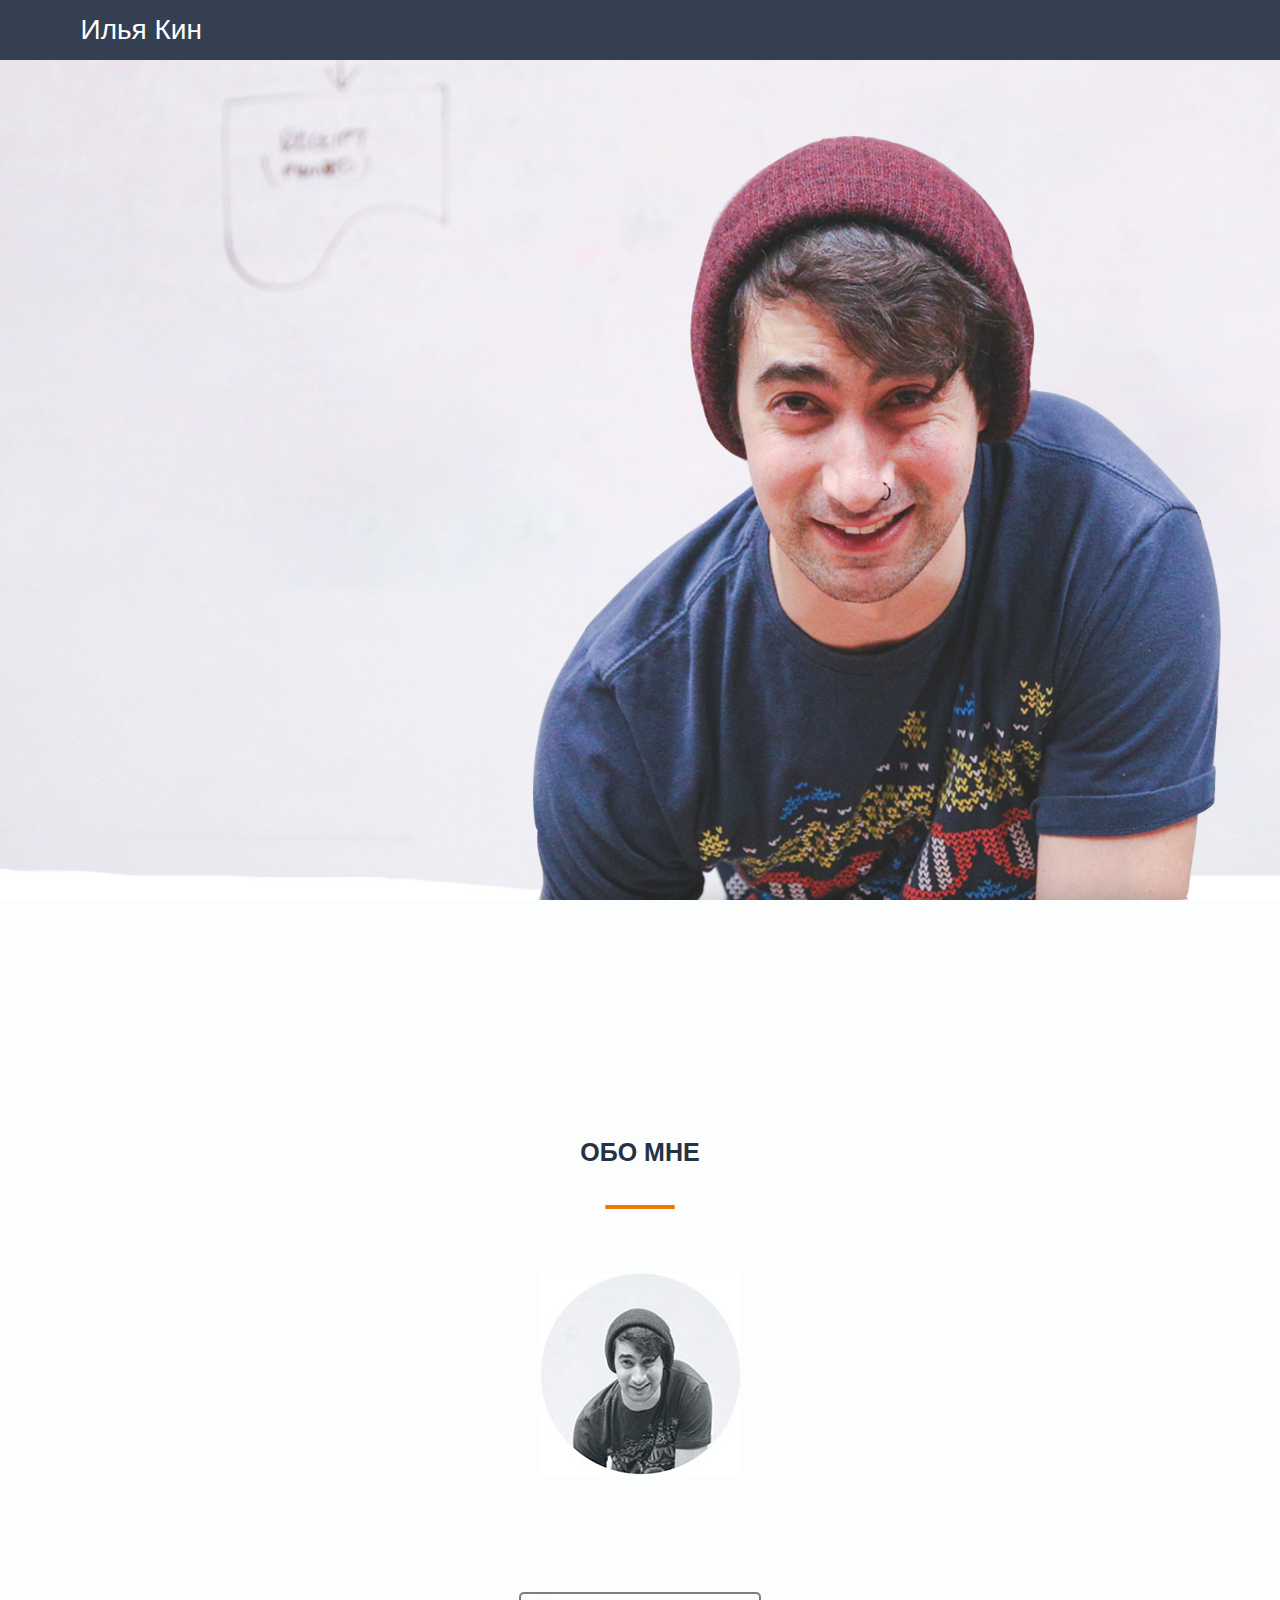
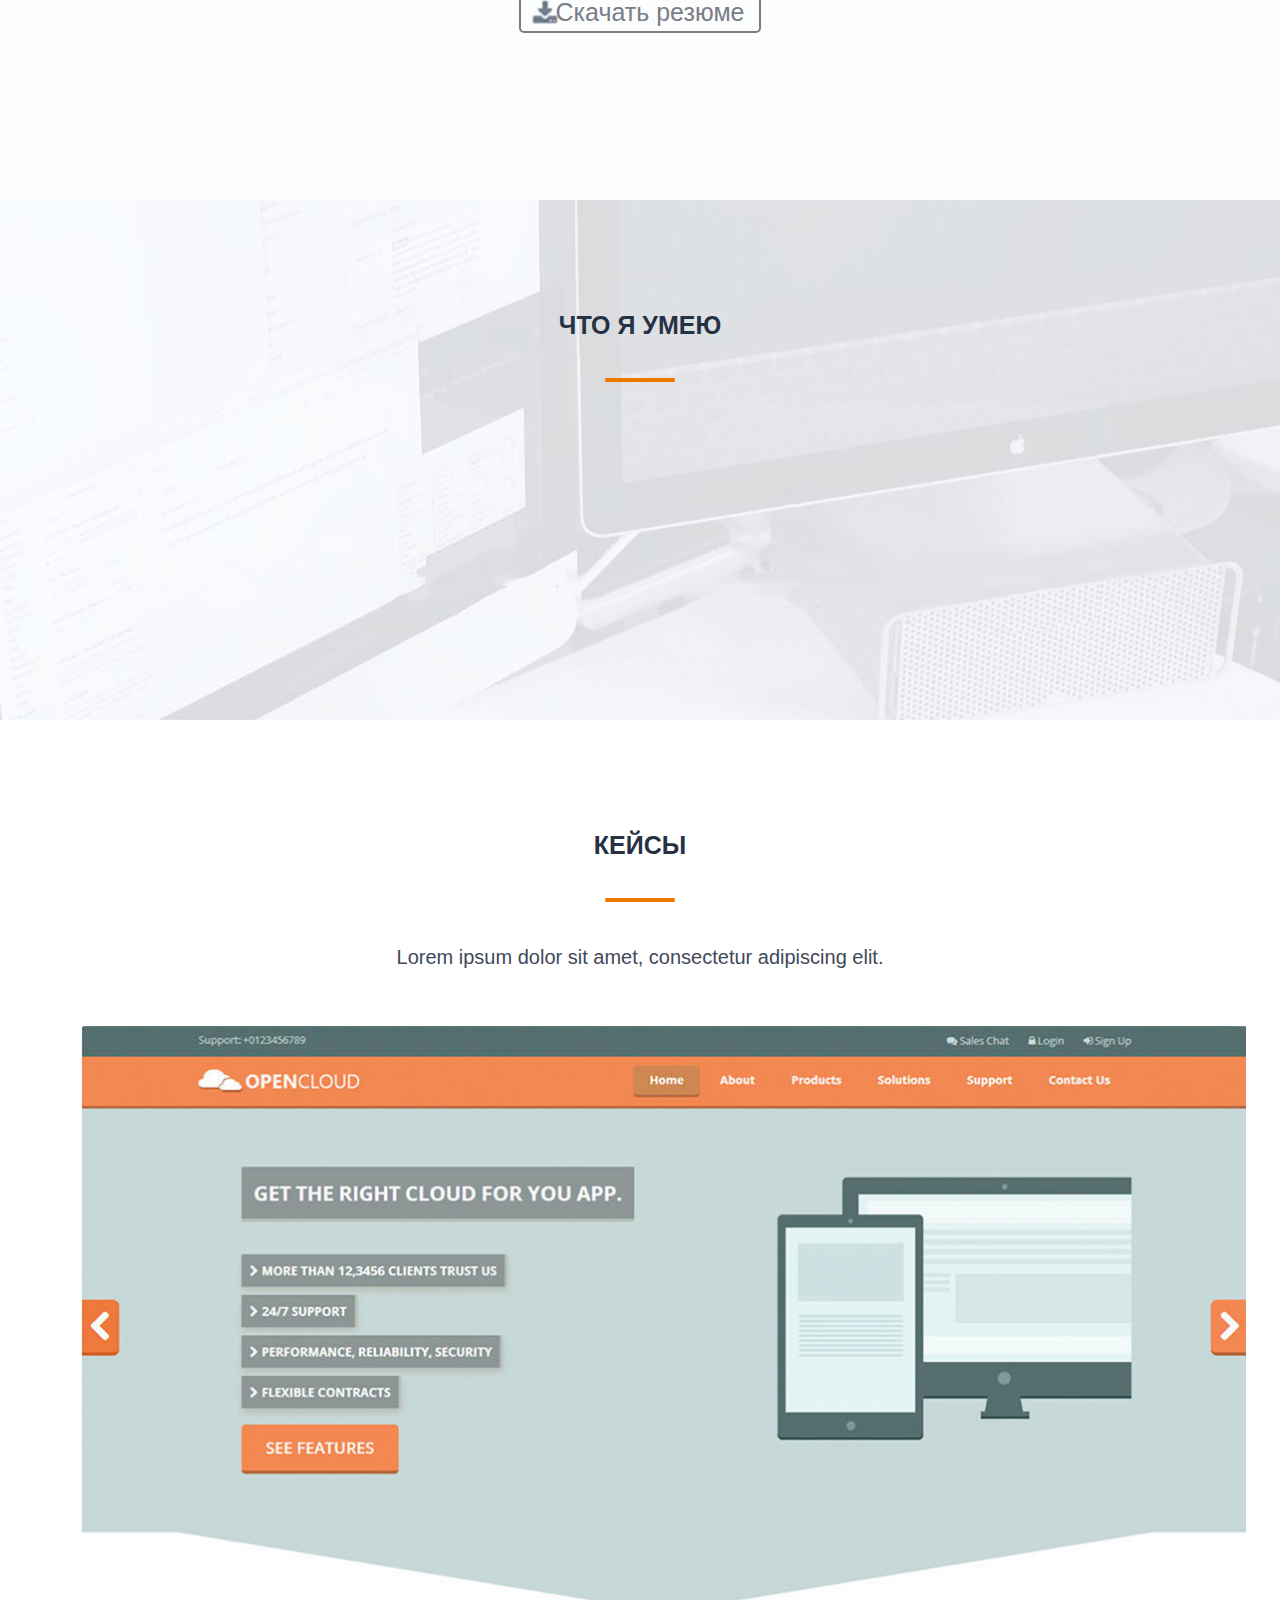
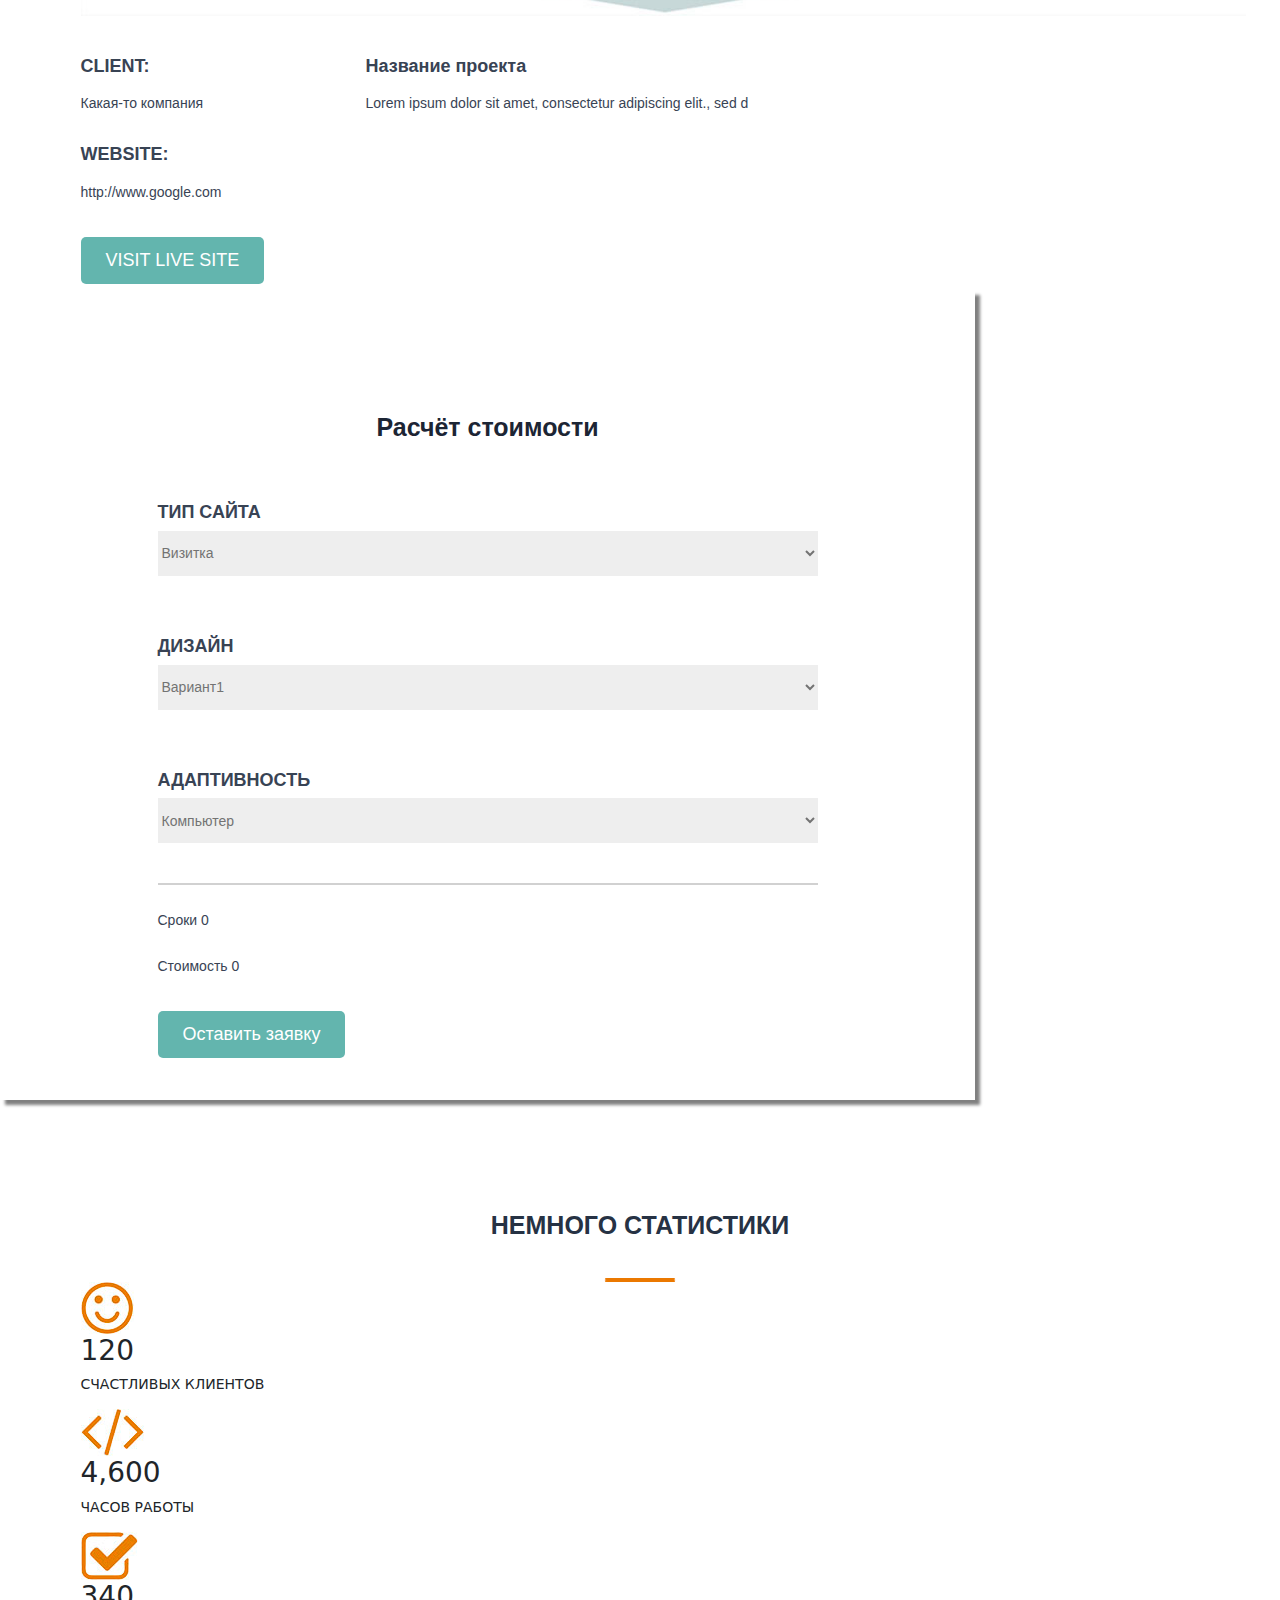
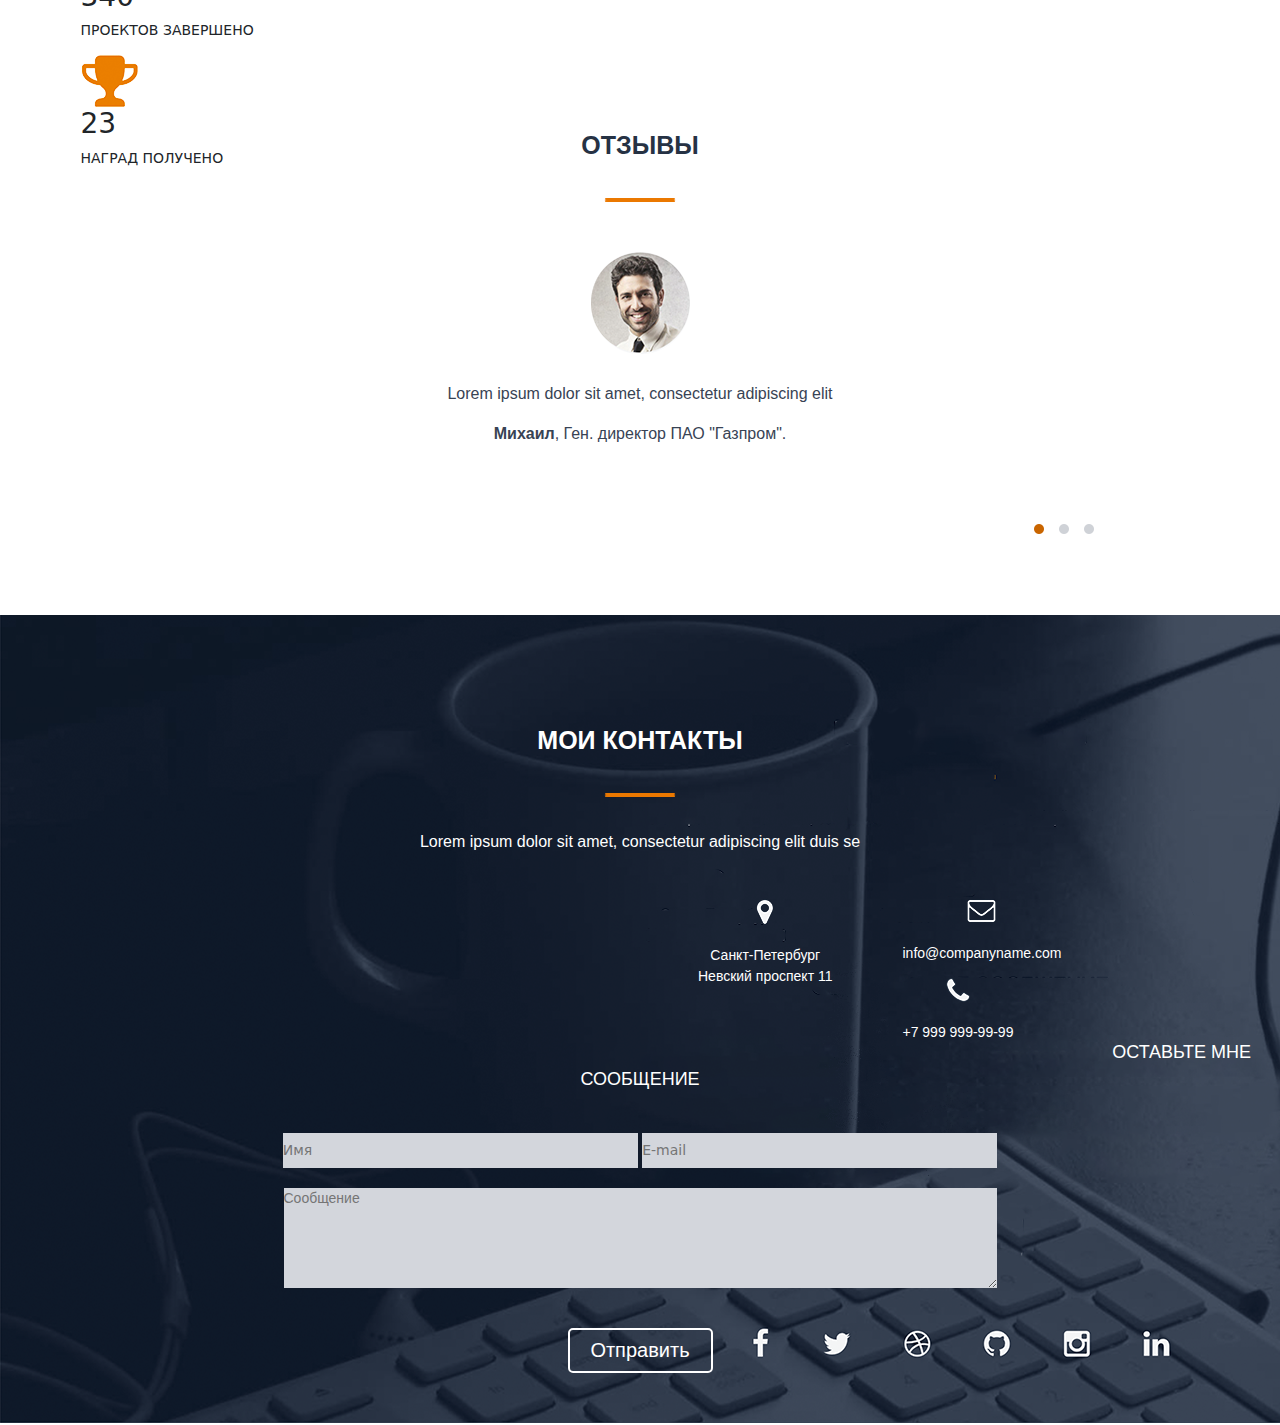
==== commit f8d3dfc7: "вопрос" ====
--- a/src/index.html
+++ b/src/index.html
@@ -132,18 +132,20 @@
     </div></div>
    
     </section>
+    
     <section class="statistics">
     <div class="container">
-        <div class="header">НЕМНОГО СТАТИСТИКИ</div>
-        <img class="underline" src="img\underline.png" alt="Упс">
-        <div class="stat-ul"><ul>
-            <li><img src="img\smile.png" alt="Упс"><h2>120</h2><p>СЧАСТЛИВЫХ КЛИЕНТОВ</p></li>
-            <li><img src="img\scobki.png" alt="Упс"><h2>4,600</h2><p>ЧАСОВ РАБОТЫ</p></li>
-            <li><img src="img\ok.png" alt="Упс"><h2>340</h2><p>ПРОЕКТОВ ЗАВЕРШЕНО</p></li>
-            <li><img src="img\kubok.png" alt="Упс"><h2>23</h2><p>НАГРАД ПОЛУЧЕНО</p></li>
-        </ul></div> 
+        <div class="row"><div class="col"><div class="header">НЕМНОГО СТАТИСТИКИ</div>
+        <img class="underline" src="img\underline.png" alt="Упс"></div></div>
+        <div class="row justify-content-around"><ul>
+            <div class="col"><li><img src="img\smile.png" alt="Упс"><h2>120</h2><p>СЧАСТЛИВЫХ КЛИЕНТОВ</p></li></div>
+            <div class="col"><li><img src="img\scobki.png" alt="Упс"><h2>4,600</h2><p>ЧАСОВ РАБОТЫ</p></li></div>
+            <div class="col"><li><img src="img\ok.png" alt="Упс"><h2>340</h2><p>ПРОЕКТОВ ЗАВЕРШЕНО</p></li></div>
+            <div class="col"><li><img src="img\kubok.png" alt="Упс"><h2>23</h2><p>НАГРАД ПОЛУЧЕНО</p></li></div>
+        </ul> </div>  
     </div>
     </section>
+    
     <section class="comments" id="feedback">
     <div class="container">
        <div class="header">ОТЗЫВЫ</div>
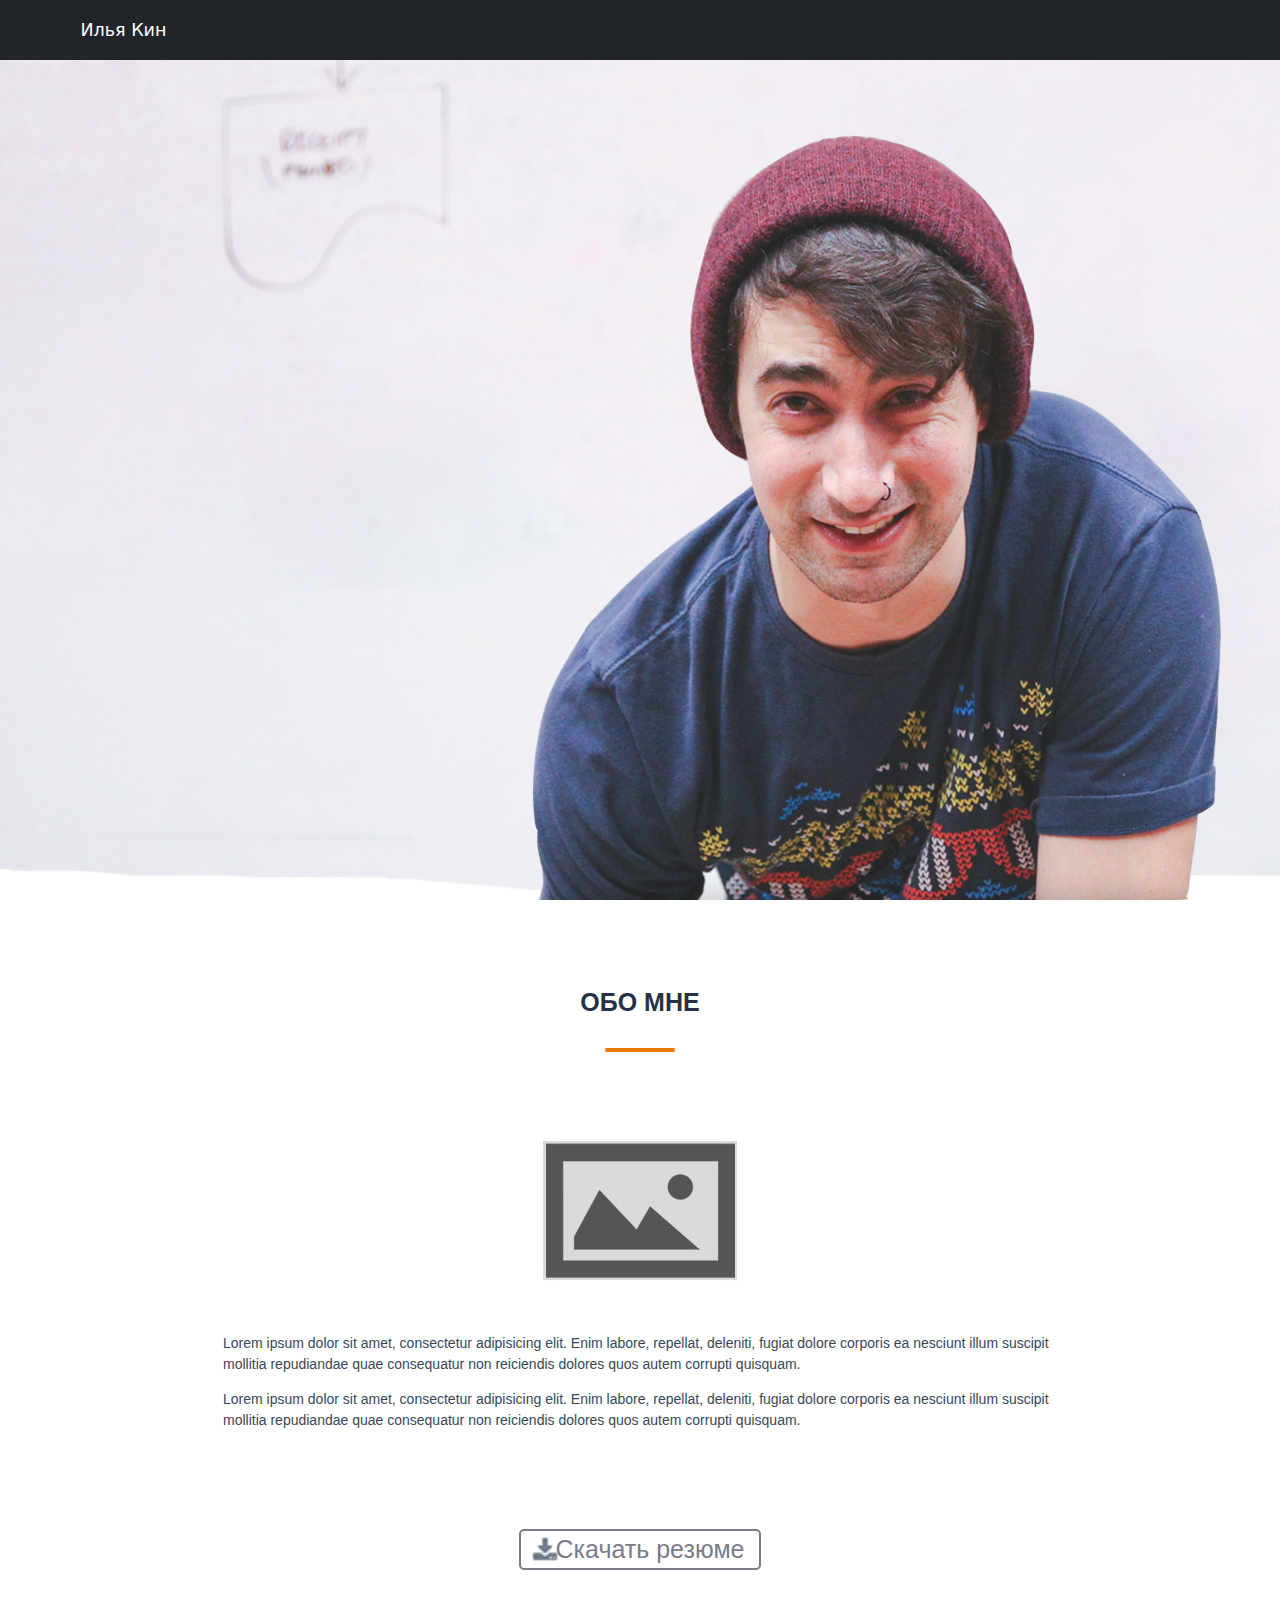
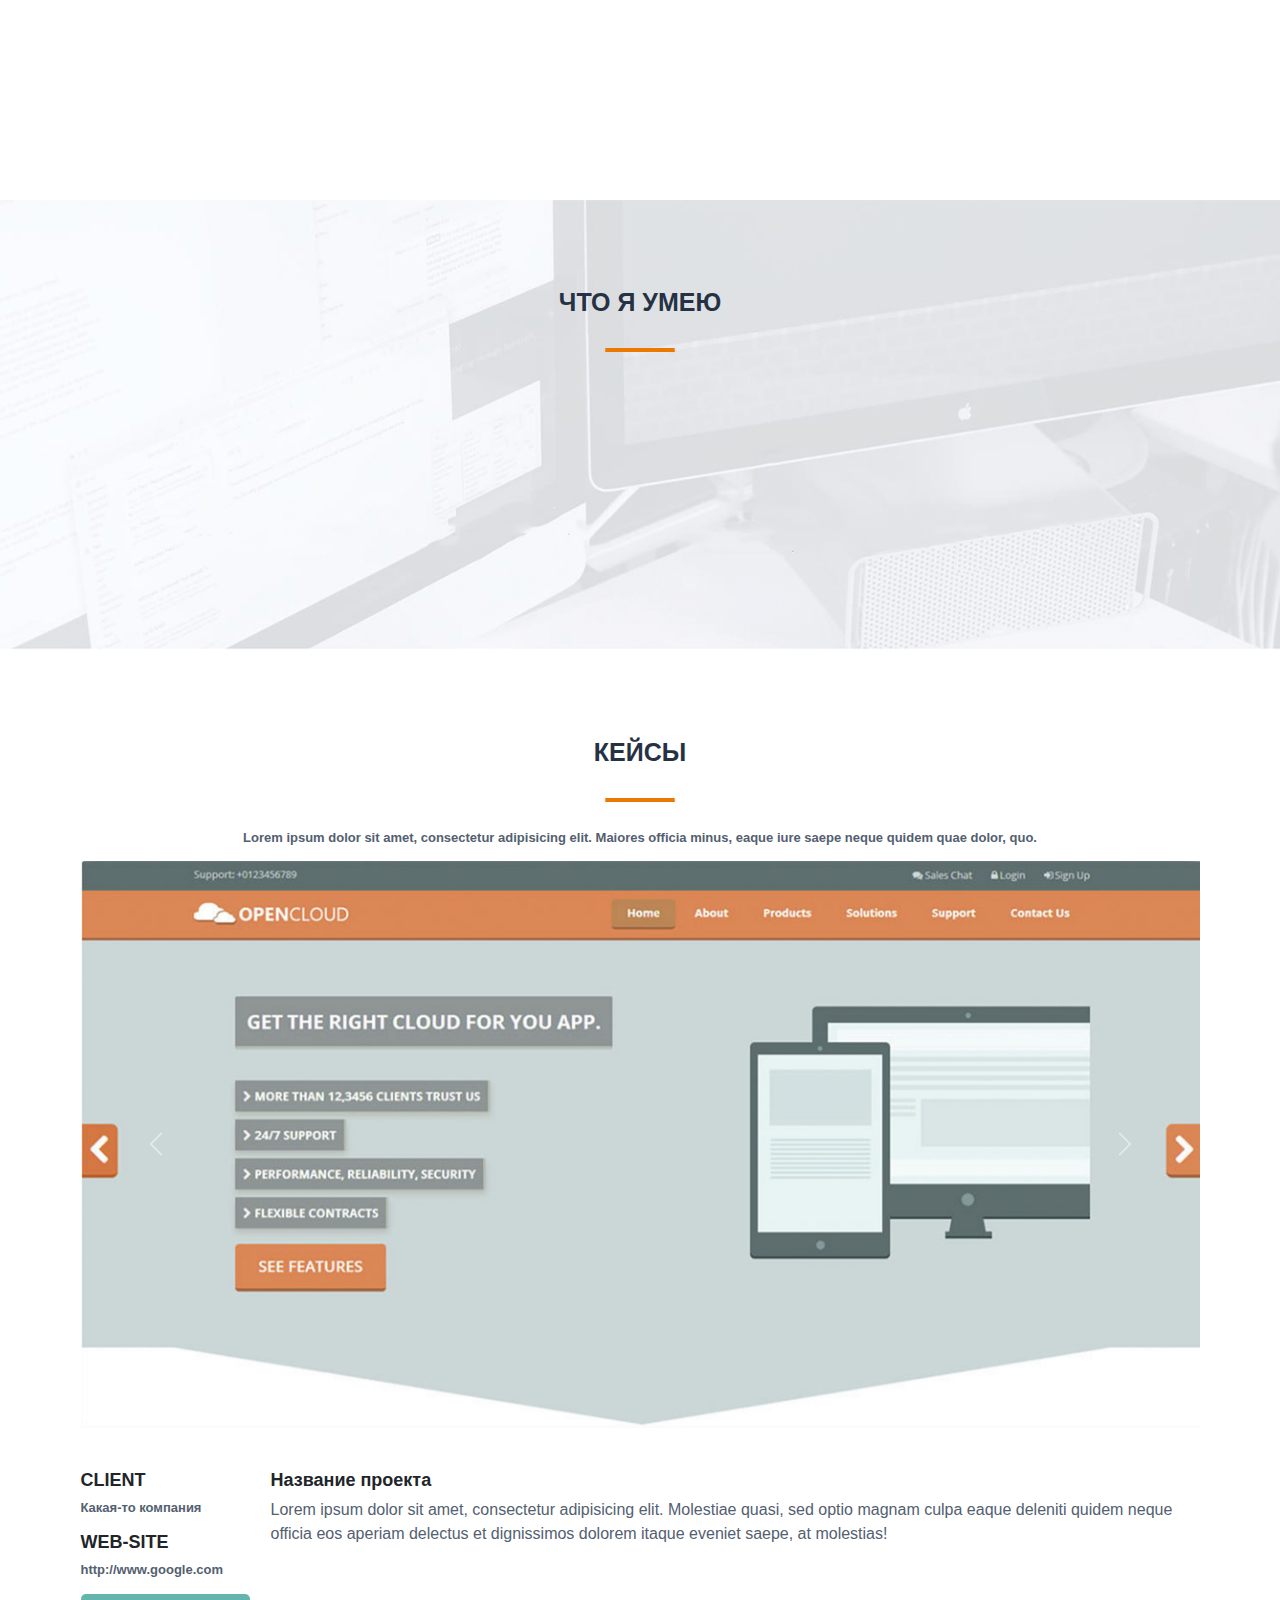
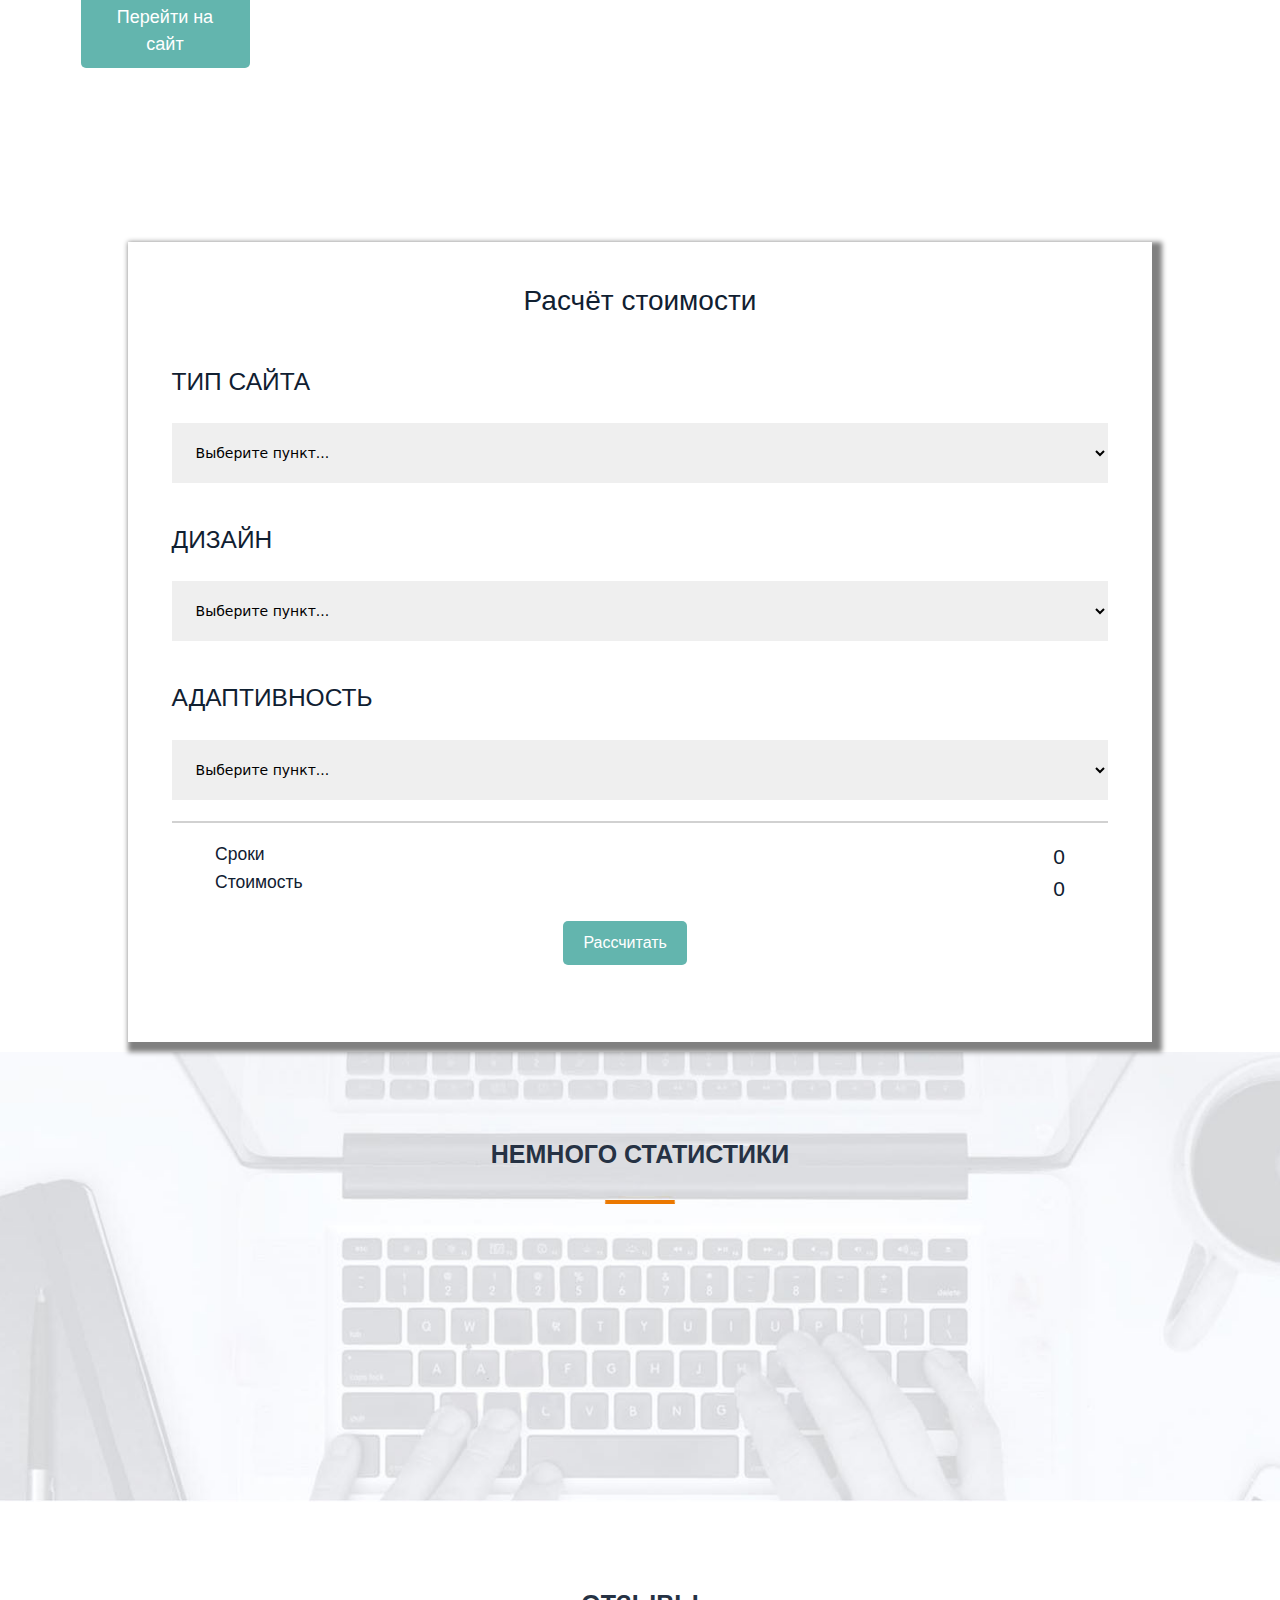
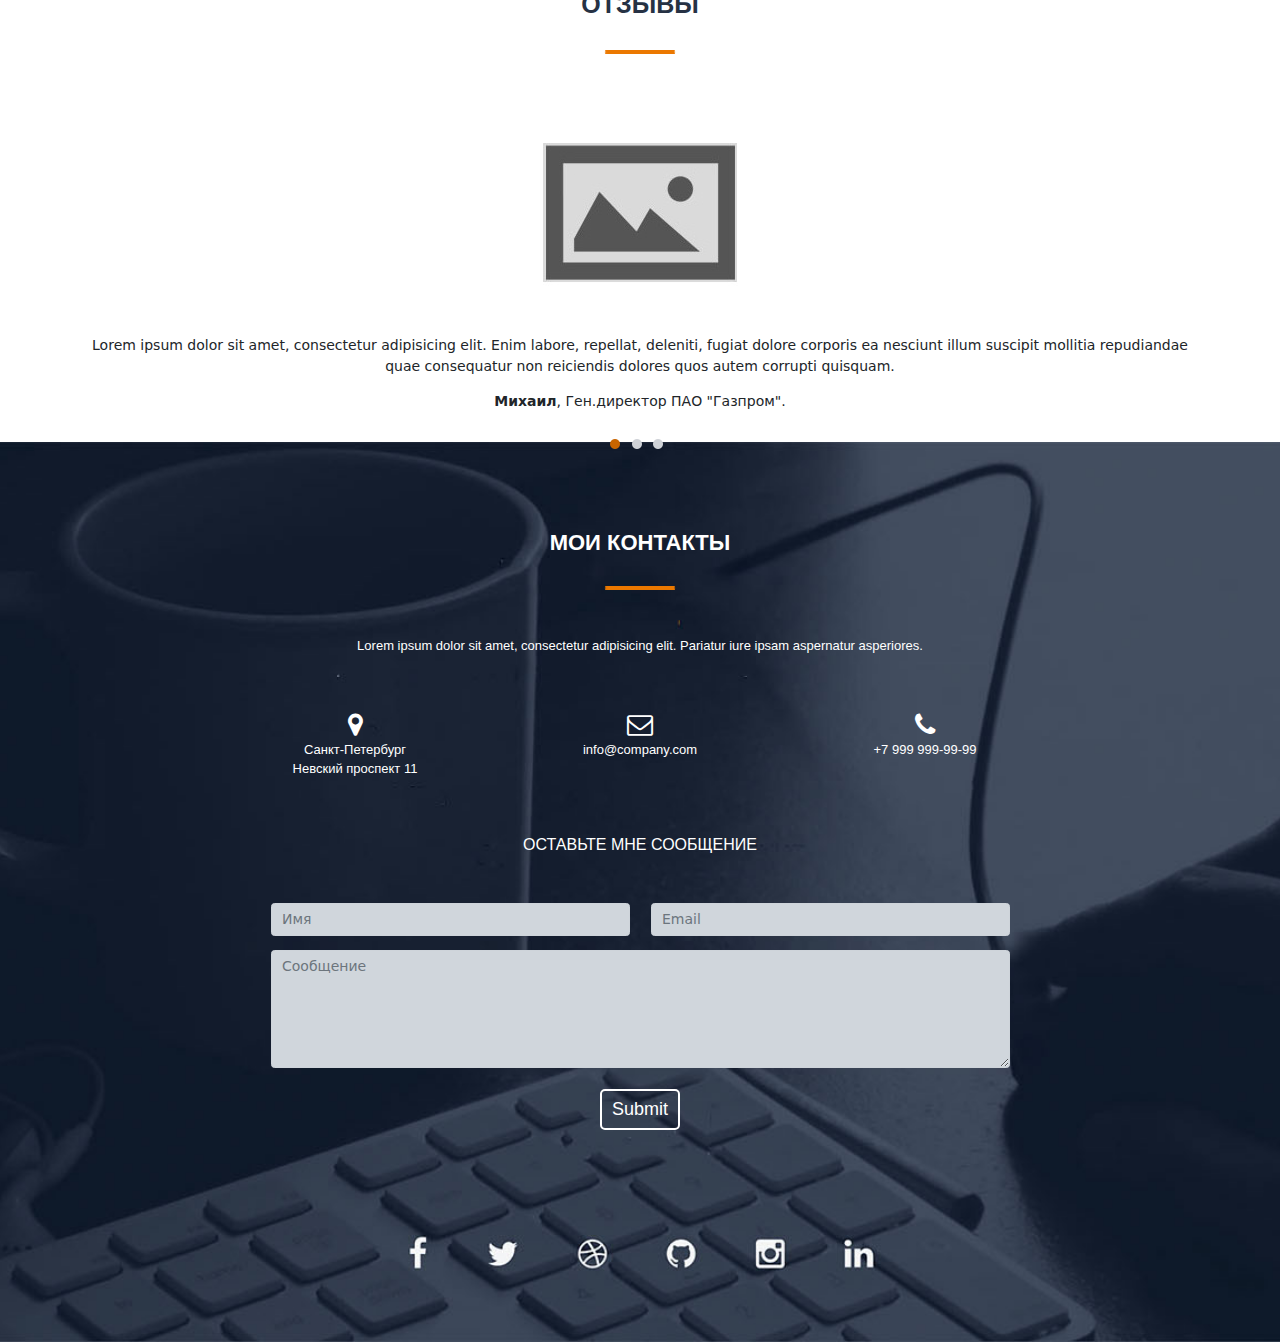
==== commit 2f7bd5f6: "near final" ====
--- a/src/index.html
+++ b/src/index.html
@@ -3,186 +3,337 @@
 <head>
     <meta charset="UTF-8">
     <meta name = "description" content = "Это моя первая страница">
-    <title>Страница-визитка</title>
+    <title>Визитка</title>
     <link rel="stylesheet" href="css/reset.css">
     <link rel="stylesheet" href="css/bootstrap.min.css">
+    <link rel="stylesheet" href="css/font-awesome.min.css">
+    <link rel="stylesheet" href="css/magnific-popup.css">
     <link rel="stylesheet" href="css/style.css">
     <link rel="stylesheet" href="css/my_icons.css">
 </head>
 <body>
-    <header>
-        <nav>
-           <div class="container">
-           <div class="row"> 
-           <div class="col-xxl-2 col-lg-3 col-7"><div class = "logo">Илья Кин</div></div>
-            <div class="col-xxl-6 col-xl-7 col-lg-8 offset-xxl-4 offset-xl-2 offset-lg-1 d-none d-lg-block"><div class="menu">
-               <ul>
-                <li><a href="#aboutme">Обо мне</a></li>
-                <li><a href="#services">Услуги</a></li>
-                <li><a href="#examples">Кейс</a></li>
-                <li><a href="#price">Прайс</a></li>
-                <li><a href="#feedback">Отзывы</a></li>
-                <li><a href="#contacts">Контакты</a></li>
-            </ul></div></div>
-            <div class="col-5 d-flex d-lg-none flex-column justify-content-center align-items-end">
-            <div class="dropdown"><a class="btn btn-outline-secondary dropdown-toggle white-btn" href="#" role="button" id="dropdownMenuLink" data-bs-toggle="dropdown" aria-expanded="false">
-    Навигация
-  </a>
-
-  <ul class="dropdown-menu" aria-labelledby="dropdownMenuLink">
-                <li><a class="dropdown-item" href="#aboutme">Обо мне</a></li>
-                <li><a class="dropdown-item" href="#services">Услуги</a></li>
-                <li><a class="dropdown-item" href="#examples">Кейс</a></li>
-                <li><a class="dropdown-item" href="#price">Прайс</a></li>
-                <li><a class="dropdown-item" href="#feedback">Отзывы</a></li>
-                <li><a class="dropdown-item" href="#contacts">Контакты</a></li>
-  </ul>
-</div></div>
-            </div>
-            </div>
-        </nav>
-    </header>
-    
-<main>
-   <section class="main h-100">    
-    <div class="container h-100"><div class="row align-items-center h-100 "><div class="col-lg-6 mt-5 pt-5">
-       <div class="title_container mt-5">
-        <h1>Привет<br>Я Илья Кин</h1>
-        <h4>Фулл стек веб-разработчик</h4>
-        <input type="button" value = "Обо мне">
-        <input type="button" value = "Мои работы">
-    </div></div> 
-    </div></div>
-          
-</section>
-    
-    </main>
-    
-    <section class="about" id="aboutme">
-    <div class="container h-100"><div class="row h-100 align-items-center"><div class="col">
-        <div class="header">ОБО МНЕ</div>  
-        <img class="underline" src="img\underline.png" alt="Упс">      
-        <img class="about-foto" src="img\foto.jpg" alt="Упс">
-        <p>Lorem ipsum dolor sit amet, consectetur adipiscing elit.</p>
-        <input type="button" value = "Скачать резюме">
-        </div></div></div>
-    </section>
-           
-    <section class="skills" id="services"> 
-    <div class="container"><div class="row align-items-center"><div class="col">
-       <div class="header">ЧТО Я УМЕЮ</div>
-        <img class="underline" src="img\underline.png" alt="Упс"></div></div>
-     <div class="row"><div class="col-xxl-12"> <div class="skills-ul"><ul>
-            <li><img src="img\note.jpg" alt="Упс"><h2>Веб-дизайн</h2><p>Lorem ipsum dolor sit amet placerat facilisis felis mi in tempu</p></li>
-            <li><img src="img\sign.jpg" alt="Упс"><h2>Разработка</h2><p>Lorem ipsum dolor sit amet placerat facilisis mi in tempus elei</p></li>
-            <li><img src="img\racket.jpg" alt="Упс"><h2>CEO-оптимизация</h2><p>Lorem ipsum dolor sit amet placerat facilisis felis mi in tempu</p></li>
-            <li><img src="img\gramophon.jpg" alt="Упс"><h2>Маркетинг</h2><p>Lorem ipsum dolor sit amet placerat facilisis felis mi in temp</p></li>
-        </ul></div></div></div></div>
-    </section>
-    
-    <section class="examples" id="examples">
-      <div class="container">
-       <div class="row align-items-center">
-       <div class="col">
-        <div class="header">КЕЙСЫ</div>
-        <img class="underline" src="img\underline.png" alt="Упс">
-        <div class="pText"><p>Lorem ipsum dolor sit amet, consectetur adipiscing elit.</p></div>
-         <div class="row"> 
-            <div class="col-xxl-12 d-lg-block d-none"><img class="workplace" src="img\workplace.jpg" alt="Упс"></div></div></div></div> 
-        <div class="row"> 
-        <div class="col-xxl-2 col-lg-3 col-5">
-        <div class="client"><h3> CLIENT:</h3> 
-        <p>Какая-то компания</p></div>
-        <div class="web-site"><h3>WEBSITE:</h3> 
-        <p>http://www.google.com</p></div>
-        <form action="http://www.google.com" target="_blank">
-        <button>VISIT LIVE SITE</button>
-        </form></div>
-        <div class="col-xxl-9 offset-xxl-1 col-lg-8 col-6"><div class="project_title"><h3>Название проекта</h3>
-        <p>Lorem ipsum dolor sit amet, consectetur adipiscing elit., sed d</p></div></div>
+ 
+<header>
+ <nav class="navbar menu navbar-expand-lg navbar-dark bg-dark fixed-top">
+  <div class="container">
+    <a class="navbar-brand active" href="#">Илья Кин</a>
+    <button class="navbar-toggler" type="button" data-bs-toggle="collapse" data-bs-target="#navbarNav" aria-controls="navbarNav" aria-expanded="false" aria-label="Toggle navigation">
+      <span class="navbar-toggler-icon"></span>
+    </button>
+    <div class="collapse navbar-collapse justify-content-end" id="navbarNav">
+      <ul class="navbar-nav ">
+        <li class="nav-item">
+          <a class="nav-link" href="#aboutme">Обо мне</a>
+        </li>
+        <li class="nav-item">
+          <a class="nav-link" href="#services">Услуги</a>
+        </li>
+        <li class="nav-item">
+          <a class="nav-link" href="#examples">Кейс</a>
+        </li>
+        <li class="nav-item">
+          <a class="nav-link" href="#price">Прайс</a>
+        </li>
+        <li class="nav-item">
+          <a class="nav-link" href="#feedback">Отзывы</a>
+        </li>
+        <li class="nav-item">
+          <a class="nav-link" href="#contacts">Контакты</a>
+        </li>
+  
+      </ul>
       </div>
     </div>
-    </section>
-    
-    <section class="price" id="price">
-    <div class="container d-flex h-100 justify-content-center align-items-center">
-       <div class="row"><div class="col-xxl-10">
-        <h2>Расчёт стоимости</h2>
-        <h3>ТИП САЙТА</h3>
-        <select class="selector" name="type_site" id="1">
-            <option value="Opt1">Визитка</option>
-            <option value="Opt1">Онлайн-магазин</option>
-        </select>
-          <h3>ДИЗАЙН</h3>
-        <select class="selector" name="type_site" id="1">
-            <option value="Opt1">Вариант1</option>
-            <option value="Opt1">Вариант2</option>
-        </select>
-          <h3>АДАПТИВНОСТЬ</h3>
-        <select class="selector" name="type_site" id="1">
-            <option value="Opt1">Компьютер</option>
-            <option value="Opt1">Смартфон</option>
-        </select>
-        <img src="img/line.png" alt="УПС">
-        <p>Сроки 0</p>
-        <p>Стоимость 0</p>
-        <form action="#" target="_blank">
-        <button>Оставить заявку</button>
-        </form></div>
-    </div></div>
-   
-    </section>
-    
-    <section class="statistics">
-    <div class="container">
-        <div class="row"><div class="col"><div class="header">НЕМНОГО СТАТИСТИКИ</div>
-        <img class="underline" src="img\underline.png" alt="Упс"></div></div>
-        <div class="row justify-content-around"><ul>
-            <div class="col"><li><img src="img\smile.png" alt="Упс"><h2>120</h2><p>СЧАСТЛИВЫХ КЛИЕНТОВ</p></li></div>
-            <div class="col"><li><img src="img\scobki.png" alt="Упс"><h2>4,600</h2><p>ЧАСОВ РАБОТЫ</p></li></div>
-            <div class="col"><li><img src="img\ok.png" alt="Упс"><h2>340</h2><p>ПРОЕКТОВ ЗАВЕРШЕНО</p></li></div>
-            <div class="col"><li><img src="img\kubok.png" alt="Упс"><h2>23</h2><p>НАГРАД ПОЛУЧЕНО</p></li></div>
-        </ul> </div>  
-    </div>
-    </section>
-    
-    <section class="comments" id="feedback">
-    <div class="container">
-       <div class="header">ОТЗЫВЫ</div>
-       <img class="underline" src="img\underline.png" alt="Упс">
-        <img class="fotka" src="img\fotka.png" alt="Упс">
-        <div class="comment">Lorem ipsum dolor sit amet, consectetur adipiscing elit
-        <p><b>Михаил</b>, Ген. директор ПАО "Газпром".</p></div>
-        <div class="tochki"><ul> 
-        <li><img src="img/orange.png" alt="упс"></li>
-        <li><img src="img/orange1.png" alt="упс"></li>
-        <li><img src="img/orange1.png" alt="упс"></li>
-        </ul>
-        </div>
-    </div>
-    </section>
-    <section class="contacts" id="contacts">
-    <div class="contacts">
-        <div class="header-contacts">МОИ КОНТАКТЫ</div>
-        <img class="underline" src="img\underline.png" alt="Упс">
-        <div class="some-text">Lorem ipsum dolor sit amet, consectetur adipiscing elit duis se</div>
-        <div class="contacts-ul"><ul>
-            <li><img src="img\geo.png" alt="Упс"><p>Санкт-Петербург<br>Невский проспект 11</p></li>
-            <li><img src="img\convert.png" alt="Упс"><p>info@companyname.com</p></li>
-            <li><img src="img\phone.png" alt="Упс"><p>+7 999 999-99-99</p></li></ul></div>
-        
-        <div class="send-message">ОСТАВЬТЕ МНЕ СООБЩЕНИЕ</div>
-        <div class="form-msg"><form action="#">
-            <input type="text" name = "text_name" placeholder = "Имя">
-            <input type="e-mail" name = "text_e-mail" placeholder = "E-mail">
-           <p><textarea name = "name1" cols = "46" rows = "5" placeholder = "Сообщение"></textarea></p>
-           <input class="button" type="submit" value = "Отправить"> 
-        </form></div>
-    </div>
-    </section>
-    
+</nav>
+  </header>
+   <main> 
+   <section class="main">
+       <div class="container h-100"><div class="row align-items-center h-100 ">
+           <div class="col-lg-6 mt-5 pt-5">
+            <div class="title_container mt-5">
+                <h1>Привет<br>Я Илья Кин</h1>
+                <h4>Фулл стек веб-разработчик</h4>
+                  <div class="row justify-content-center">
+                  <form action="#aboutme" class="col-xxl-3 col-xl-4 mt-5 ">
+                   <button>Обо мне</button>
+                  </form>
+        
+                   <form action="#examples" class="col-xxl-3 col-xl-4 mt-5 ">
+                   <button>Мои работы</button>
+                  </form>
+                  </div>   
+            </div>
+           </div>
+       </div></div>
+   </section>
+    </main>
+    
+
+    <section class="about h-100 section" id="aboutme">
+        <div class="container">
+          <div class="row justify-content-center">
+           <div class="col-xxl-2 mt-5 text-center">
+            <div class="header mt-5">ОБО МНЕ</div></div>  
+         </div>
+         
+          <div class="row justify-content-center ">
+              <div class="col-xxl-2 mt-3 text-center">
+              <img class="underline mt-2" src="img\underline.png" alt="Упс"></div>
+          </div>
+          
+          <div class="row justify-content-center  mt-5">
+             <div class="col-xxl-2 text-center">
+              <img class="about-foto mt-5 mb-2 animation-later image-link" src="img/default.jpg" data-src="img\foto.jpg" href="img\foto.jpg" alt="Упс">
+          </div>
+          </div>
+          <div class="row justify-content-center">
+             <div class="col-xxl-8 col-xl-9 col-lg-10 col-12  mt-5">
+              <p>Lorem ipsum dolor sit amet, consectetur adipisicing elit. Enim labore, repellat, deleniti, fugiat dolore corporis ea nesciunt illum suscipit mollitia repudiandae quae consequatur non reiciendis dolores quos autem corrupti quisquam.</p>
+              <p>Lorem ipsum dolor sit amet, consectetur adipisicing elit. Enim labore, repellat, deleniti, fugiat dolore corporis ea nesciunt illum suscipit mollitia repudiandae quae consequatur non reiciendis dolores quos autem corrupti quisquam.</p>
+          </div>
+        
+          </div>
+          <div class="row justify-content-center mt-5 "> <div class="col-xxl-3 mt-5 text-center"><button>Скачать резюме</button></div></div>
+         </div>
+    </section>
+    
+    <section class="skills h-50 section" id="services">
+        <div class="container">
+        
+        <div class="row justify-content-center">
+         <div class="col-xxl-2 mt-5 text-center">
+            <div class="header mt-5">ЧТО Я УМЕЮ</div></div>  
+         </div>
+         
+          <div class="row justify-content-center">
+              <div class="col-xxl-2 mt-3 text-center">
+              <img class="underline mt-2" src="img\underline.png" alt="Упс"></div>
+          </div>
+          
+          <ul class="row justify-content-around mt-5 animation-custom-ul">
+              <li class="col-3 text-center mt-5"><img src="img\note.jpg" alt="Упс"><h2>Веб-дизайн</h2><p>Lorem ipsum dolor sit amet placerat facilisis felis mi in tempu</p></li>
+              <li class="col-3 text-center mt-5"><img src="img\sign.jpg" alt="Упс"><h2>Разработка</h2><p>Lorem ipsum dolor sit amet placerat facilisis mi in tempus elei</p></li>
+              <li class="col-3 text-center mt-5"><img src="img\racket.jpg" alt="Упс"><h2>CEO-оптимизация</h2><p>Lorem ipsum dolor sit amet placerat facilisis felis mi in tempu</p></li>
+              <li class="col-3 text-center mt-5"><img src="img\gramophon.jpg" alt="Упс"><h2>Маркетинг</h2><p>Lorem ipsum dolor sit amet placerat facilisis felis mi in temp</p></li>
+          </ul>
+        </div>
+    </section>
+    
+    <section class="examples section" id="examples">
+        <div class="container">
+            <div class="row justify-content-center">
+         <div class="col-xxl-2 mt-5 text-center">
+            <div class="header mt-5">КЕЙСЫ</div></div>  
+         </div>
+         
+          <div class="row justify-content-center">
+              <div class="col-xxl-2 mt-3 text-center">
+              <img class="underline mt-2" src="img\underline.png" alt="Упс"></div>
+          </div>
+          
+          <div class="row justify-content-center"><div class="col-xxl-8 text-center mt-4">
+             <p>Lorem ipsum dolor sit amet, consectetur adipisicing elit. Maiores officia minus, eaque iure saepe neque quidem quae dolor, quo.</p>  
+          </div></div>
+          
+    <div class="row">
+        <div id="carouselExampleControls" class="carousel slide" data-bs-ride="carousel">
+          <div class="carousel-inner">
+            <div class="carousel-item active">
+              <img src="img/workplace.jpg" class="d-block w-100 image-link" href="img/workplace.jpg" alt="...">
+            </div>
+            <div class="carousel-item">
+              <img src="img/case.jpg" class="d-block w-100 image-link" href="img/case.jpg" alt="...">
+            </div>
+          </div>
+          <button class="carousel-control-prev" type="button" data-bs-target="#carouselExampleControls"  data-bs-slide="prev">
+            <span class="carousel-control-prev-icon" aria-hidden="true"></span>
+            <span class="visually-hidden">Предыдущий</span>
+          </button>
+          <button class="carousel-control-next" type="button" data-bs-target="#carouselExampleControls"  data-bs-slide="next">
+            <span class="carousel-control-next-icon" aria-hidden="true"></span>
+            <span class="visually-hidden">Следующий</span>
+          </button>
+        </div>
+         
+          </div>
+         <div class="row mt-5">
+             <div class="col-2"><h3>CLIENT</h3><p>Какая-то компания</p>
+             <h3>WEB-SITE</h3><p>http://www.google.com</p>
+             <form action="http://www.google.com" target="_blank">
+             <button class="site">Перейти на сайт</button>
+             </form>
+             </div>
+             <div class="col-xxl-9 col-lg-10 offset-xxl-1"><h3>Название проекта</h3>
+             <span>Lorem ipsum dolor sit amet, consectetur adipisicing elit. Molestiae quasi, sed optio magnam culpa eaque deleniti quidem neque officia eos aperiam delectus et dignissimos dolorem itaque eveniet saepe, at molestias!</span></div>
+         </div>   
+        </div>
+    </section>
+    
+    <section class="price section" id="price">
+    <div class="container"><div class="row h-100 justify-content-center mt-5"><div class="col-xxl-10 col-11">
+               <div class="price-form">
+                <div class="row justify-content-center">
+                    <div class="col-xxl-4 text-center mt-5 mb-5"><h2>Расчёт стоимости</h2></div>
+                </div>
+                <div class="row justify-content-center"><div class="col-xxl-10 col-11  mb-4"> 
+                     <h3>ТИП САЙТА</h3>
+                      <select class="selector" name="type_site" id="typ_site">
+                       <option disabled selected>Выберите пункт...</option>
+                        <option value="1">Визитка</option>
+                        <option value="2" >Онлайн-магазин</option>
+                 </select>
+                                   
+                  <h3 class="mt-5">ДИЗАЙН</h3>
+                <select class="selector" name="type_site" id="design_site">
+                <option disabled selected>Выберите пункт...</option>
+            <option value="1">Модерн</option>
+            <option value="2">Олд-скул</option>
+                </select>
+                                                   
+                  <h3 class="mt-5">АДАПТИВНОСТЬ</h3>
+                <select class="selector" name="type_site" id="cross_site">
+                <option disabled selected>Выберите пункт...</option>
+            <option value="1">Компьютер</option>
+            <option value="2">Смартфон</option>
+                </select>
+           
+                 <img class="d-block w-100 mt-4" src="img\line.png" alt="Упс">
+            
+                   </div></div>
+                  <div class="row justify-content-center">
+                  <div class="col-xxl-2 col-xl-3 col-lg-4 col-md-5 col-8 mb-4"> 
+                   <h5>Сроки</h5>
+                   <h5>Стоимость</h5>
+                   </div>
+                   <div class="col-2 offset-xxl-6 offset-xl-5 offset-lg-4 offset-md-3 offset-1  text-end">
+                   <h4 id="days">0</h4>
+                   <h4 id="cost">0</h4>
+                   </div>
+                   
+                   </div>
+                   <div class="row justify-content-center"><div class="col-2">
+             
+             <button id="calc">Рассчитать</button>
+           </div>
+                   </div>
+                   </div></div>
+                   </div></div>
+               
+    </section>
+    
+    <section class="statistics h-50">
+     <div class="container h-50">
+        <div class="row justify-content-center">
+         <div class="col-xxl-4 mt-5 text-center">
+            <div class="header mt-5">НЕМНОГО СТАТИСТИКИ</div></div>  
+         </div>
+         
+          <div class="row justify-content-center">
+              <div class="col-xxl-2 mt-3 text-center">
+              <img class="underline mt-2" src="img\underline.png" alt="Упс"></div>
+          </div>
+          
+          <ul class="row justify-content-around mt-5 animation-custom-ul">
+              <li class="col-3 text-center mt-5"><img src="img/smile.png" alt="Упс"><h2>120</h2><p>СЧАСТЛИВЫХ КЛИЕНТОВ</p></li>
+              <li class="col-3 text-center mt-5"><img src="img/scobki.png" alt="Упс"><h2>4,600</h2><p>ЧАСОВ РАБОТЫ</p></li>
+              <li class="col-3 text-center mt-5"><img src="img/ok.png" alt="Упс"><h2>340</h2><p>ПРОЕКТОВ ЗАВЕРШЕНО</p></li>
+              <li class="col-3 text-center mt-5"><img src="img/kubok.png" alt="Упс"><h2>23</h2><p>НАГРАД ПОЛУЧЕНО</p></li>
+          </ul>
+        </div>
+    </section>
+    
+    <section class="comments section" id="feedback">
+        <div class="container">
+          <div class="row justify-content-center">
+           <div class="col-xxl-2 mt-5 text-center">
+            <div class="header mt-5">ОТЗЫВЫ</div></div>  
+         </div>
+         
+          <div class="row justify-content-center ">
+              <div class="col-xxl-2 mt-3 text-center">
+              <img class="underline mt-2" src="img\underline.png" alt="Упс"></div>
+          </div>
+          
+          <div class="row justify-content-center  mt-5">
+             <div class="col-xxl-2 text-center">
+              <img class="about-foto mt-5 mb-2 animation-later" src="img/default.jpg" data-src="img/fotka.png" alt="Упс">
+          </div>
+          </div>
+          <div class="row justify-content-center">
+             <div class="col-xxl-8 text-center  mt-5">
+              <p>Lorem ipsum dolor sit amet, consectetur adipisicing elit. Enim labore, repellat, deleniti, fugiat dolore corporis ea nesciunt illum suscipit mollitia repudiandae quae consequatur non reiciendis dolores quos autem corrupti quisquam.</p>
+              <p><b>Михаил</b>, Ген.директор ПАО "Газпром".</p>
+          </div>
+        
+          </div>
+          <div class="row justify-content-center mt-2 "> <div class="col-xxl-2 text-center">
+              <img class="custom_tochki" src="img/orange.png" alt="">
+              <img class="custom_tochki" src="img/orange1.png" alt="">
+              <img class="custom_tochki" src="img/orange1.png" alt="">
+              
+          </div></div>
+         </div>
+    </section>
+    
+    <section class="contacts h-100 section" id="contacts">
+        <div class="container">
+             <div class="row justify-content-center">
+           <div class="col-xxl-2 mt-5 text-center">
+            <div class="contacts_header mt-5">МОИ КОНТАКТЫ</div></div>  
+         </div>
+         
+          <div class="row justify-content-center ">
+              <div class="col-xxl-2 mt-3 text-center">
+              <img class="underline mt-2" src="img\underline.png" alt="Упс"></div>
+          </div>
+          <div class="row justify-content-center mt-5">
+              <div class="col-xxl-6 text-center">
+                  <p>Lorem ipsum dolor sit amet, consectetur adipisicing elit. Pariatur iure ipsam aspernatur asperiores.</p>
+                  </div></div>
+        
+        <div class="row justify-content-center mt-5">
+               <div class="col-xxl-2 col-xl-3 col-4 text-center">
+                <i class="custom-icon fa fa-map-marker" aria-hidden="true"></i>
+                    <p>Санкт-Петербург<br>Невский проспект 11</p></div>
+                <div class="col-xxl-2 col-xl-3 col-4  text-center">
+                    <i class="custom-icon fa fa-envelope-o" aria-hidden="true"></i>
+                    <p>info@company.com</p></div>
+                
+            <div class="col-xxl-2 col-xl-3 col-4  text-center">
+                <i class="custom-icon fa fa-phone" aria-hidden="true"></i>
+                    <p>+7 999 999-99-99</p></div>
+            </div>
+            <div class="row justify-content-center mt-5">
+                <div class="col-xxl-3 text-center mb-5">
+                    <h4>ОСТАВЬТЕ МНЕ СООБЩЕНИЕ</h4>
+                </div></div>
+            <form action="#" id="send_msg">
+              <div class="row justify-content-center ">
+                <div class="col-4">
+                  <input type="text" class="form-control" id="inputName" form="send_msg" placeholder="Имя" required>
+                </div>
+                
+                <div class="col-4">
+                  <input type="email" class="form-control" id="inputEmail" form="send_msg" placeholder="Email" required>
+                </div>
+              
+              <div class="col-8 mt-3">
+                  <textarea type="text" rows="5" class="form-control textarea_custom" id="inputmsg" placeholder="Сообщение" form="send_msg"></textarea>
+              </div>
+              </div>
+            <div class="row justify-content-center mt-4">
+                <div class="col-xxl-2 text-center">
+                    <input class="button-send" type="submit" form="send_msg">
+                </div></div>
+            
+            </form>
+        </div>
+    </section>
+    
+
+<script src="js/jquery-3.6.0.min.js"></script>
 <script src="js/bootstrap.bundle.min.js"></script>
-<script src="js/jquery-3.6.0.min.js"></script>
-<script src="js/my_script.js"></script>    
+<script src="js/jquery.magnific-popup.min.js"></script>
+<script src="js/myScript1.js"></script>    
 </body>
 </html>--- a/src/css/style.css
+++ b/src/css/style.css
@@ -1,5 +1,6 @@
 nav{
     width: 100%;
+    color: #fff;
     height: 60px;
     background-color: #344051;
     position: fixed;
@@ -19,6 +20,7 @@
 .menu{
     float: left;
 }
+
 .menu li{
     float: left;
     color: #fff;
@@ -48,22 +50,57 @@
 .menu li a:active{
     transform: scale(1.5);
 }
-.white-btn:visited{
+.white-btn{
     color: white;
 }
-
+@keyframes comming{
+    from{
+        opacity: 0;
+    }
+    to{
+        opacity: 1;
+    }
+}
+@keyframes menuComing{
+    from{
+        margin-top: -80px;
+       opacity: 0;
+    }
+    to{
+       margin-top: 0px;
+        opacity: 1;
+    }
+}
+.menu li:nth-child(2){
+    animation-delay: 0.2s;
+}
+.menu li:nth-child(3){
+    animation-delay: 0.4s;
+}
+.menu li:nth-child(4){
+    animation-delay: 0.6s;
+}
+.menu li:nth-child(5){
+    animation-delay: 0.8s;
+}
+.menu li:nth-child(6){
+    animation-delay: 1.0s;
+}
 main{
     width: 100%;
     height: 100%;
+}
+
+.main{
+    width: 100%;
+    height: 100%;
     background: url(../img/boy.png) 90% 100%/auto 85% no-repeat, url(../img/bg.jpg) center/cover no-repeat;
-    
 }
 .title_container{
-    color: #2c384a;
-    float: left;
+    color: #76828f;
     text-align: center;
-    width: 100%;
-
+    font-family: Arial, sans-serif;
+    
     opacity: 0;
     -webkit-animation: titleComing 1s ease forwards;
     -o-animation: titleComing 1s ease forwards;
@@ -73,223 +110,133 @@
     animation-delay: 1.2s;
 }
 .title_container h1{
+    color: #21354a;
     font-size: 72px;
-    font-family: "Arial", sans-serif;
     font-weight: bold;
 }
 .title_container h4{
-    margin-top: 40px;
+    margin-top: 35px;
+    font-size: 16px;
+    font-weight: bold;
+}
+.title_container button{
+    margin-right: 15px;
+    height: 40px;
+    border: 2px solid #79818d;
     color: #79818d;
+    border-radius: 5px;
+    background: none;
     font-size: 15px;
-    font-family: "Arial", sans-serif;
-    font-weight: bold;
-}
-.title_container input{
-    margin: 50px 14px 0px 14px;
-    height: 40px;
-    color: #79818d;
-    border: 2px solid #79818d;
-    border-radius: 5px;
-    background: none;
-    text-align: center;
-    font-size: 15px;
-    font-family: "Arial", sans-serif;
     font-weight: bold;
     padding: 0px 16px;
     transition: all 0.2s;
     transform: scale(1);
-   
-}
-.title_container input:hover{
+}
+
+.title_container button:hover{
     background: #344051;
     color: white;
 }
-.title_container input:active{
+.title_container button:active{
     transform: scale(1.3);
 }
-@media (max-width:991px){
-    .title_container, .title_container h4, .title_container input{
+@keyframes titleComing{
+    from{
+        margin-left: -500px;
+       opacity: 0;
+    }
+    to{
+       margin-left: 0px;
+        opacity: 1;
+    }
+}
+@media (max-width: 991px){
+    .title_container,.title_container h1, .title_container h4, .title_container button{
         color: white;
         position: relative;
         z-index: 3;
-    }
-    .title_container input{
-        border: 2px solid white;
-    }
+    } 
     .main{
         position: relative;
     }
     .main::after{
         content: "";
+        top: 0;
         bottom: 0;
-        top: 0;
         left: 0;
         right: 0;
         position: absolute;
         background: rgba(0,0,0,0.4);
-        z-index: 1;
-    }
-}
-
-.about {
-    width: 100%;
-    height: 100%;
-    background-color: #fcfdfd;
-    
-}
-.header{
-    padding-top: 107px;
-    text-align: center;
+    }
+}
+   
+.header {
     font-family: "Arial", sans-serif;
     font-size: 25px;
     font-weight: bold;
     color: #263244;
-}
-.underline{
-    display: block;
-    margin-top: 33px;
-    margin-left: auto;
-    margin-right: auto;
-    
-}
-.about-foto{
-    display: block;
-    margin-top: 64px;
-    margin-left: auto;
-    margin-right: auto;
-}
-
+    }
 .about p{
-    margin-top: 27px;
-    text-align: center;
-    font-family: "Calibri", sans-serif;
-    font-size: 20px; 
-    color: #3f495a;
-    opacity: 0;
-    -webkit-animation: aboutTextcoming 2s ease forwards;
-    -o-animation: aboutTextcoming 2s ease forwards;
-    animation: aboutTextcoming 2s ease forwards;
-}
-
-.about input{
-    display: block;
+    color: #38485b;
+    font-family: Arial, sans-serif;
+    font-size: 14px;
+}
+.about button{
+   
     background: none;
-    line-height 35px;
+    line-height 45px;
     font-family: "Franklin Gothic Medium", sans-serif;
     font-size: 25px;
     color: #7b7c88;
-    margin: 60px auto 40px auto;
     padding-left: 35px;
     padding-right: 15px;
     background: url(../img/icon.png) 5% 50%/auto 70% no-repeat;
     border: 2px solid;
     border-radius: 5px;
-    transform: scale(1);
-}
-.about input:hover{
-    background-color: aqua;
-}
-.about input:active{
-    transform: scale(1.3);
-}
+}
+
 
 .skills{
-    
-    width: 100%;
-    height: 520px;
-    background: url(../img/bg-skills.jpg) center/auto no-repeat;
-}
-.skills-ul{
-    float: left;
-    margin-top: 80px;
-     
-}
-
-
-.skills-ul li{
-    width: 25%;
-    text-align: center;
-    font-family: "Franklin Gothic Medium", sans-serif;
-    font-size: 14px;
-    color: #626a77;
-    float: left;
-    opacity: 0;
-    -webkit-animation: skillsComing 1.2s ease forwards;
-    -o-animation: skillsComing 1.2s ease forwards;
-    animation: skillsComing 1.2s ease forwards;
-   -webkit-animation-delay: 0.2s;
-   -o-animation-delay: 0.2s;
-   animation-delay: 0.2s;
-  
-}
-.skills-ul li h2{
+    background: url(../img/bg-skills.jpg) center/cover no-repeat;
+    
+}
+.custom{
+    border: 2px solid;
+}
+.skills h2{
     font-size: 15px;
     font-weight: bold;
     margin-top: 30px;
     margin-bottom: 15px;
     color: #cf7600;
-} 
+}
+.skills p{
+    font-family: "Franklin Gothic Medium", sans-serif;
+    font-size: 14px;
+    color: #626a77;
+    font-weight: bold;
+}
 
 .examples{
-    width: 100%;
-    height: 130%;
-
+    height: 1150px;
 }
 .examples p{
-    font-family: "Calibri", sans-serif;
-}
-
-.pText{
-    text-align: center;
-    margin-top: 40px;
-    color: #3f495a;
-    font-size: 20px;
-}
-.workplace{
-    
-    display: block;
-    margin: 40px auto 0px auto;
-    height: 590px;
-}
-
-.client{
-    margin-top: 40px;
-    color: #384354;   
-}
-
-.client h3{
+    font-family: Calibri, sans-serif;
+    font-size: 13px;
+    color: #536070;
+    font-weight: bold;
+}
+.examples h3{
     font-size: 18px;
     font-family: "Franklin Gothic Medium", sans-serif;
-    margin-bottom: 16px;
-    font-weight: bold;
-    
-}
-.project_title{
-    margin-top: 40px;
-    color: #384354;
-    
-}
-.project_title h3{
-    font-size: 18px;
-    font-family: "Franklin Gothic Medium", sans-serif;
-    font-weight: bold;
-    margin-bottom: 16px;
-    
-}
-.web-site{
-    
-    margin-top: 30px;
-    color: #384354;
-    
-}
-.web-site h3{
-    font-size: 18px;
-    font-family: "Franklin Gothic Medium", sans-serif;
-    margin-bottom: 16px;
-    font-weight: bold;
-}
-.examples button{
-    margin-top: 20px;
+    font-weight: bold;
+}
+.examples span{
+    font-size: 16px;
+    font-family: Calibri, sans-serif;
+    color: #536070;
+}
+.site{
     border-radius: 5px;
     background-color: #63b5ae;
     padding: 10px 25px;
@@ -298,260 +245,130 @@
     font-family: "Franklin Gothic Medium", sans-serif;
     transform: scale(1);
 }
-.examples button:hover{
+.site:hover{
     background: aqua;
 }
-.examples button:active{
+.site:active{
     transform: scale(1.3);
 }
-
 .price{
-    width: 975px;
-    box-shadow: 5px 5px 3px grey;
-    height: 90%;     
+    height: 90%;
+}
+.price-form{    
+    height: 800px;
+    box-shadow: 5px 5px 5px 5px grey;
 }
 .price h2{
-    margin-top: 80px;
-    text-align: center;
-    color: #1c2534;
-    font-size: 25px;
-    font-family: "Franklin Gothic Medium", sans-serif; 
-    font-weight: bold;
+    color: #102031;
+    font-family: "Franklin Gothic Medium", sans-serif;
 }
 .price h3{
-    font-family: "Franklin Gothic Medium", sans-serif;
+    
+    color: #102031;
+    font-family: "Franklin Gothic Medium", sans-serif;
+}
+.price h5{
+    color: #102031;
+    font-family: "Franklin Gothic Medium", sans-serif;
+}
+.price h4{
+    color: #102031;
+    font-family: "Franklin Gothic Medium", sans-serif;
+}
+select{
+    padding-left: 20px;
+    margin-top: 20px;
+    width: 100%;
+    height: 60px;
+    background-color: #efefef;
+}
+.price button{
+    border-radius: 5px;
+    background-color: #63b5ae;
+    padding: 10px 20px;
+    color: #fff;
+    font-size: 16px;
+    font-family: "Franklin Gothic Medium", sans-serif;
+    transform: scale(1);
+}
+.price button:hover{
+    background: aqua;
+}
+.price button:active{
+    transform: scale(1.3);
+}
+.statistics{
+    background: url(../img/stat-bg.jpg) center/cover no-repeat;
+}
+.statistics h2{
+    color: #283b4e;
+    font-size: 28px;
+    font-weight: bold;  
+}
+.statistics p{
+    color: #283b4e;
+    font-size: 12px;
+}
+.animation-custom-ul{
+    opacity: 0;
+}
+.animation-custom-ul.show{
+    opacity: 1;
+    transition: opacity 1s;
+}
+.comments{
+    height: 60%;
+}
+.custom_tochki{
+    margin-right: 7px;
+}
+.contacts{
+    background: url(../img/bg-contacts.jpg) center/cover no-repeat;
+}
+.contacts_header{
+    color:#fff;
+    font-family: "Franklin Gothic Medium", sans-serif;
+    font-size: 22px;
+    font-weight: bold;
+}
+.contacts p{
+    color:#fff;
+    font-size: 13px;
+    font-family: Calibri, sans-serif;
+    
+}
+.custom-icon{
+    color: #fff;
+    font-size: 26px;
+}
+.contacts h4{
+    color: #fff;
+    font-size: 16px;
+    font-family: "Franklin Gothic", sans-serif;
+}
+.contacts input{
+   
+    background: #d0d6dc;
+    
+    
+}
+.textarea_custom{
+    background: #d0d6dc;
+    
+}
+input.button-send{
+    padding: 5px 10px; 
+    border: 2px solid #fff;
+    border-radius: 5px;
+    background: rgba(0, 0, 0, 0);
+    color: #fff;
     font-size: 18px;
-    color: #384354;
-    font-weight: bold;
-    margin-top: 60px;
-}
-.selector{
-    width: 660px;
-    height: 45px;
-    background-color: #eeeeee;
-    color: #737373;
-    font-family: "Franklin Gothic Medium", sans-serif;
-}
-.price img{
-    display: block;
-    margin-top: 40px;
-    width: 660px;
-}
-.price p{
-    display: block;
-    margin-top: 25px;
-    font-family: "Franklin Gothic Medium", sans-serif;
-    font-size: 14px;
-    color: #384354;
-}
-.price button{
-    
-    margin-top: 20px;
-    border-radius: 5px;
-    background-color: #63b5ae;
-    padding: 10px 25px;
-    color: #fff;
-    font-size: 18px;
-    font-family: "Franklin Gothic Medium", sans-serif;
-    transform: scale(1);
-}
-.statistics{
-   height: 520px;
-   width: 100%;   
-   background: url(../img/stat-bg.jpg) no-repeat;
-    background-attachment: fixed;
-}
-
-.stat-ul{
-    float: left;
-    margin-top: 80px;
-    padding-left: 300px;
-    
-}
-.stat-ul li{
-    text-align: center;
-    font-family: "Franklin Gothic Medium", sans-serif;
-    font-size: 14px;
-    color: #384354;
-    float: left;
-    margin-right: 240px;   
-}
-.stat-ul li h2{
-    font-size: 30px;
-    margin-top: 30px;
-    font-weight: bold;
-    margin-bottom: 30px;
-}
-.comments{
-    height: 595px;
-    width: 100%;
-}
-.fotka{
-    display: block;
-    margin: 50px auto 0px auto;
-}
-.comment{
-    margin-top: 20px;
-    font-size: 16px;
-    line-height: 40px;
-    text-align: center;
-    color: #384354;
-    font-family: "Franklin Gothic Medium", sans-serif;
-}
-.tochki{
-    float: left;
-    margin-top: 50px;
-    padding-left: 925px;   
-}
-.tochki li{
-    float: left;
-    margin-right: 15px;
-}
-.contacts{
-    width: 100%;
-    height: 810px;
-    background: url(../img/bg-contacts.jpg) no-repeat;
-}
-.header-contacts{
-    padding-top: 107px;
-    text-align: center;
-    font-family: "Arial", sans-serif;
-    font-size: 25px;
-    font-weight: bold;
-    color: #fff;
-}
-.some-text{
-    margin-top: 33px;
-    text-align: center;
-    color: #fff;
-    font-family: "Franklin Gothic Medium", sans-serif;
-    font-size: 16px;
-}
-.contacts-ul{
-    height: 140px;
-    margin-top: 45px;
-    padding-left: 670px;
-}
-
-.contacts-ul li{
-    float: left;
-
-    text-align: center;
-    margin-right: 70px;
-}
-.contacts p{
-    margin-top: 20px;
-    font-family: "Franklin Gothic Medium", sans-serif;
-    color: #fff;
-  
-}
-.send-message{
-   color: #fff;
-   text-align: center;
-    font-family: "Franklin Gothic Medium", sans-serif;
-    font-size: 18px;  
-}
-.form-msg form{
-    text-align: center;
-    margin-top: 40px;
-    
-}
-.form-msg input{
-    width: 355px;
-    height: 35px;
-    background-color: #d3d6dc;
-}
-.form-msg input.button:hover{
+    font-family: "Franklin Gothic Medium", sans-serif;
+    transform: scale(1);
+}
+input.button-send:hover{
     background: aqua;
 }
-.form-msg input.button:active{
-    transform: scale(1.3);
-}
-.form-msg textarea{
-    width: 713px;
-    height: 100px;
-    background-color: #d3d6dc;
-}
-.form-msg input.button{
-    background: rgba(0, 0, 0, 0);
-    margin-top: 20px;
-    border: 2px solid #fff;
-    border-radius: 5px;
-    width: 145px;
-    height: 45px;
-    font-size: 20px;
-    font-family: "Franklin Gothic Medium", sans-serif;
-    color: #fff;
-}
-@keyframes comming{
-    from{
-        opacity: 0;
-    }
-    to{
-        opacity: 1;
-    }
-}
-@keyframes menuComing{
-    from{
-        margin-top: -80px;
-       opacity: 0;
-    }
-    to{
-       margin-top: 0px;
-        opacity: 1;
-    }
-}
-.menu li:nth-child(2){
-    animation-delay: 0.2s;
-}
-.menu li:nth-child(3){
-    animation-delay: 0.4s;
-}
-.menu li:nth-child(4){
-    animation-delay: 0.6s;
-}
-.menu li:nth-child(5){
-    animation-delay: 0.8s;
-}
-.menu li:nth-child(6){
-    animation-delay: 1.0s;
-}
-
-@keyframes titleComing{
-    from{
-        margin-left: -500px;
-       opacity: 0;
-    }
-    to{
-       margin-left: 0px;
-        opacity: 1;
-    }
-}
-@keyframes aboutTextcoming{
-    from{
-        opacity: 0;
-    }
-    to{
-        opacity: 1;
-    }
-}
-
-@keyframes skillsComing{
-    from{
-        opacity: 0;
-    }
-    to{
-        opacity: 1;
-    }
-}
-
-.skills-ul li:nth-child(2){
-    animation-delay: 0.4s;
-}
-.skills-ul li:nth-child(3){
-    animation-delay: 0.8s;
-}
-.skills-ul li:nth-child(4){
-    animation-delay: 1.2s;
-}
-
+input.button-send:active{
+    transform: scale(1.2);
+}
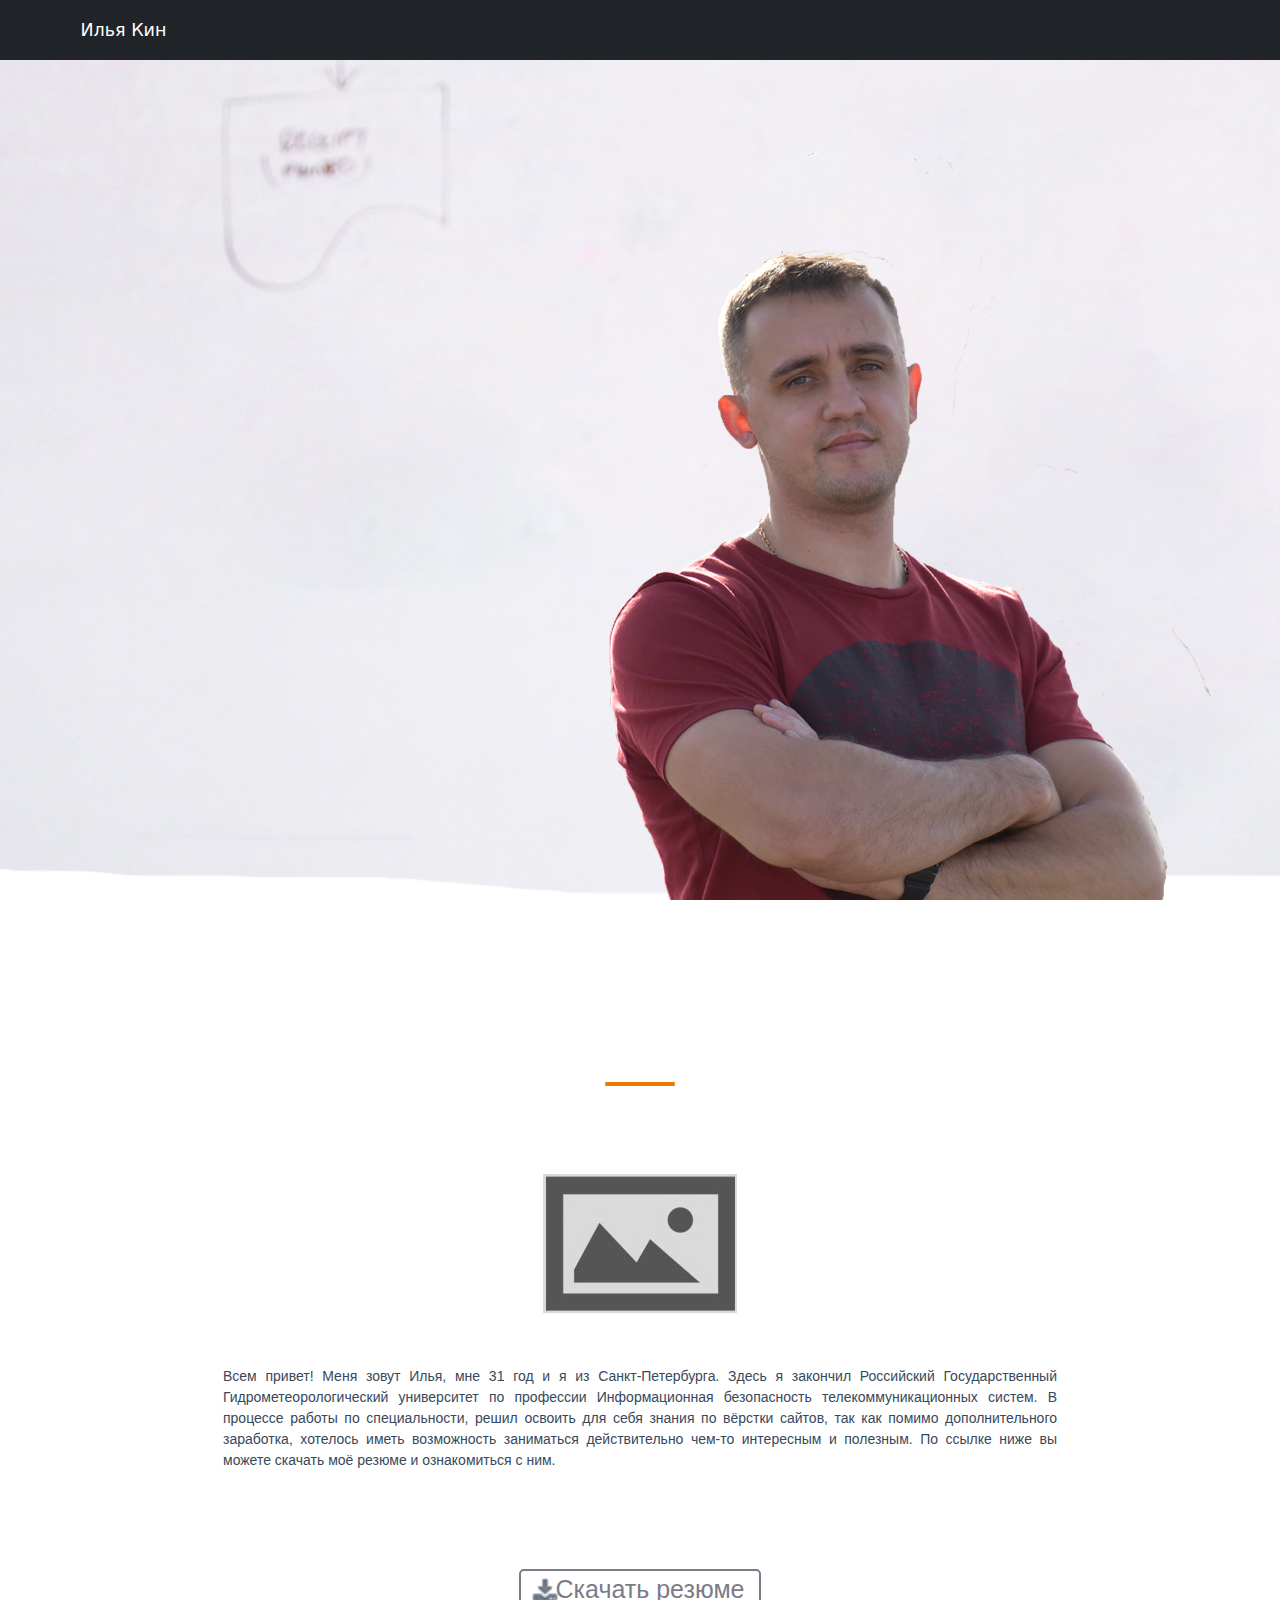
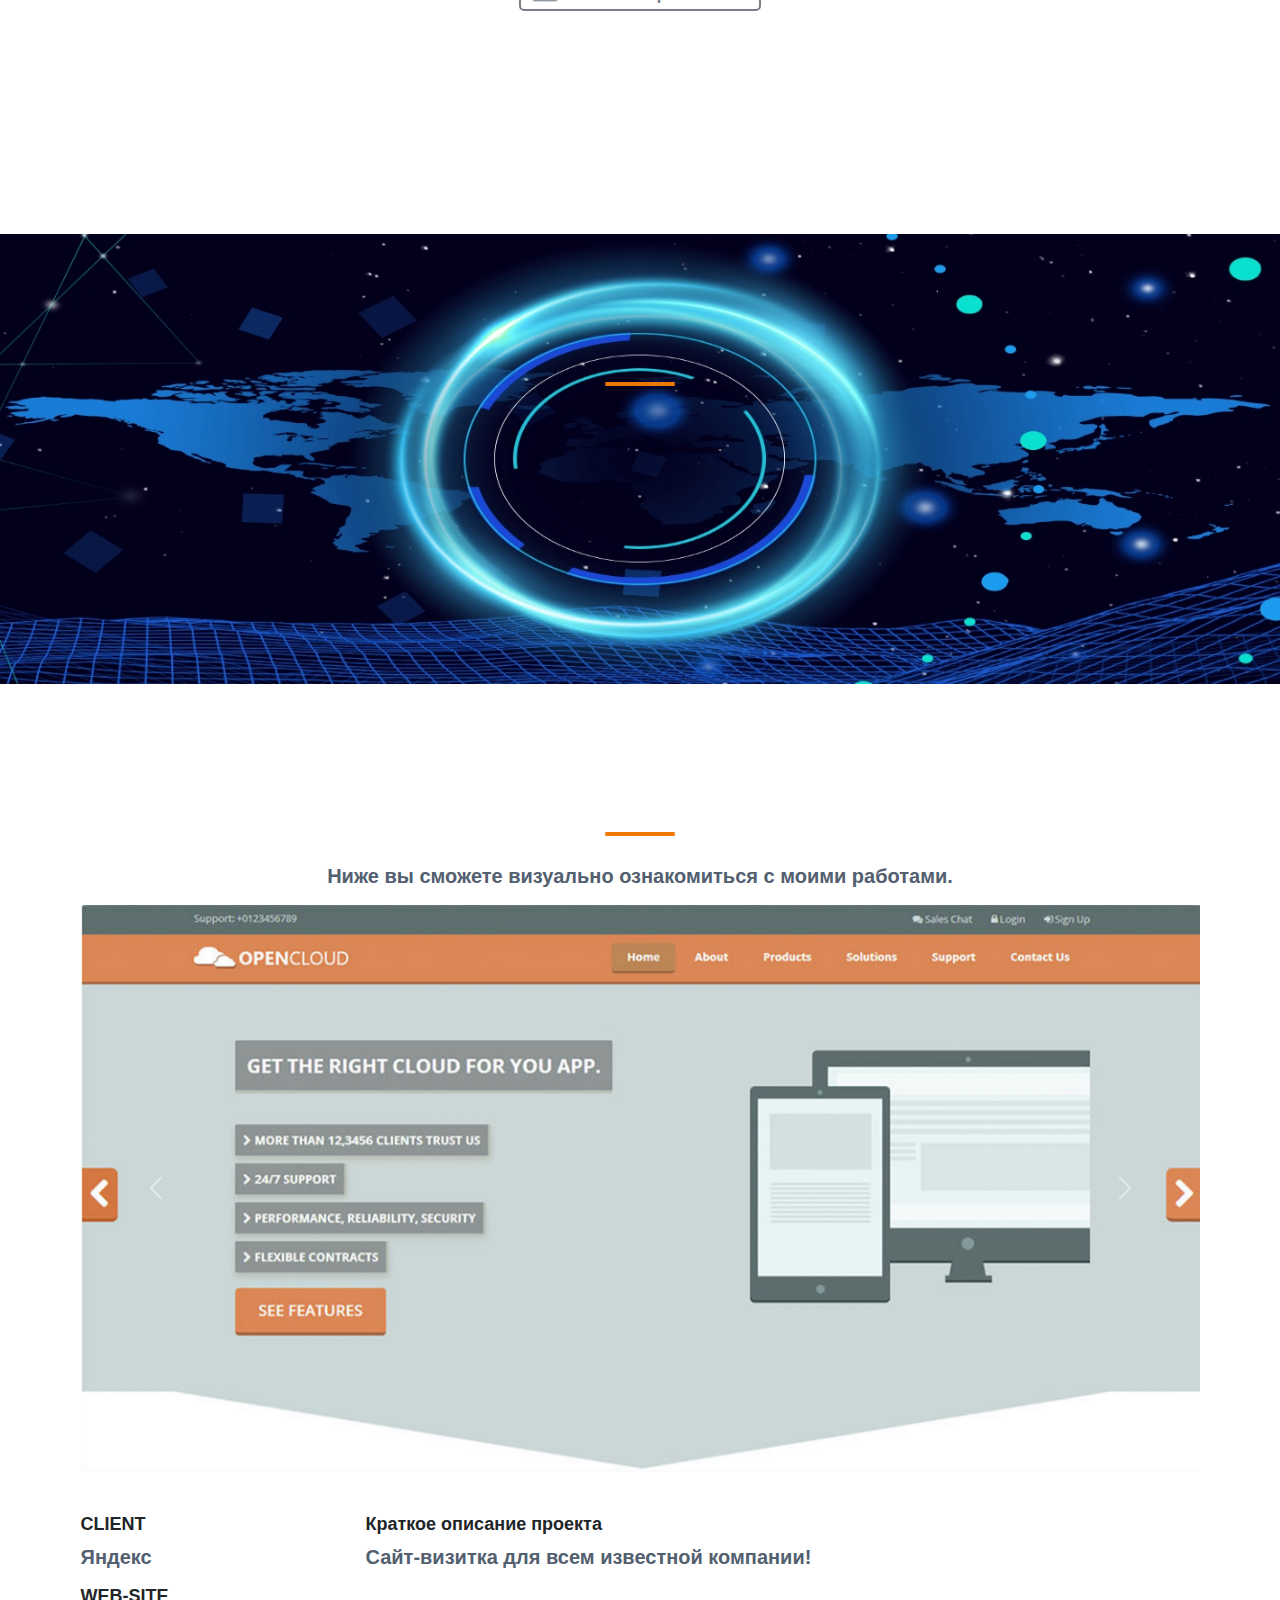
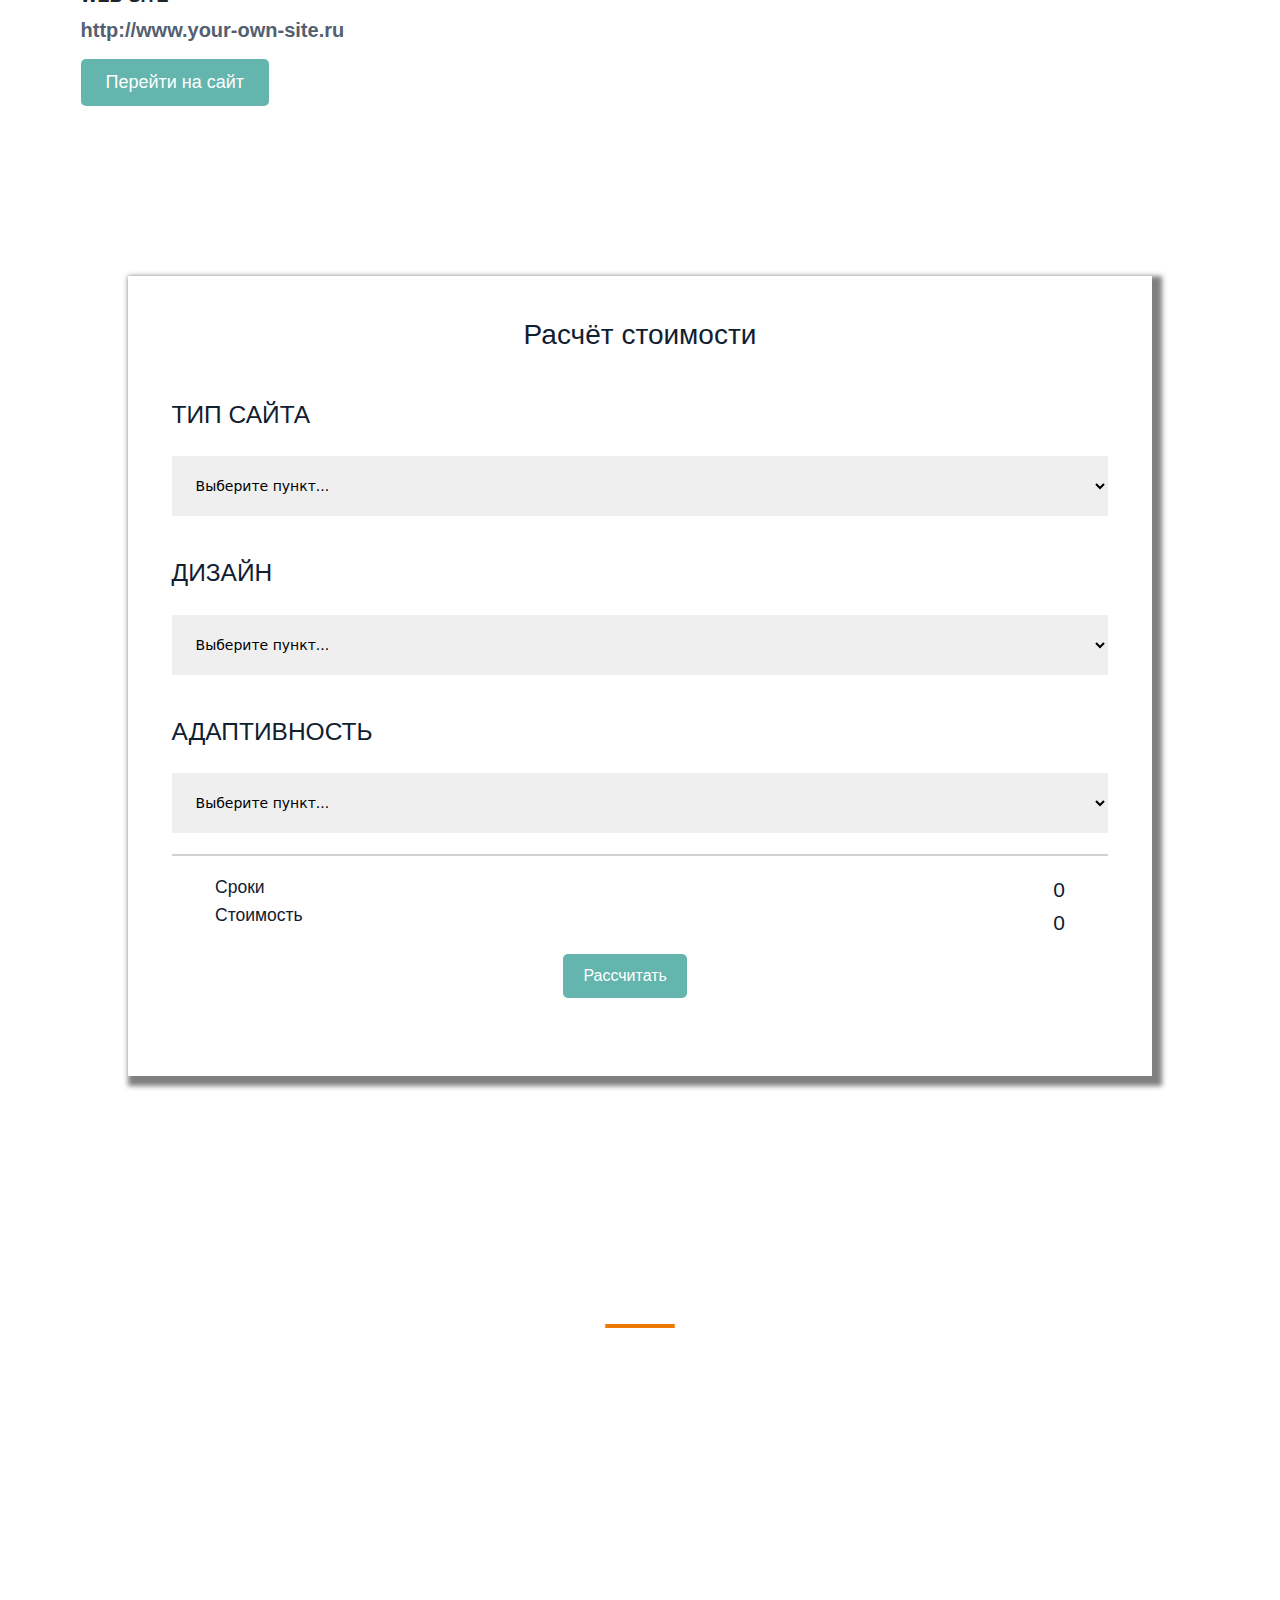
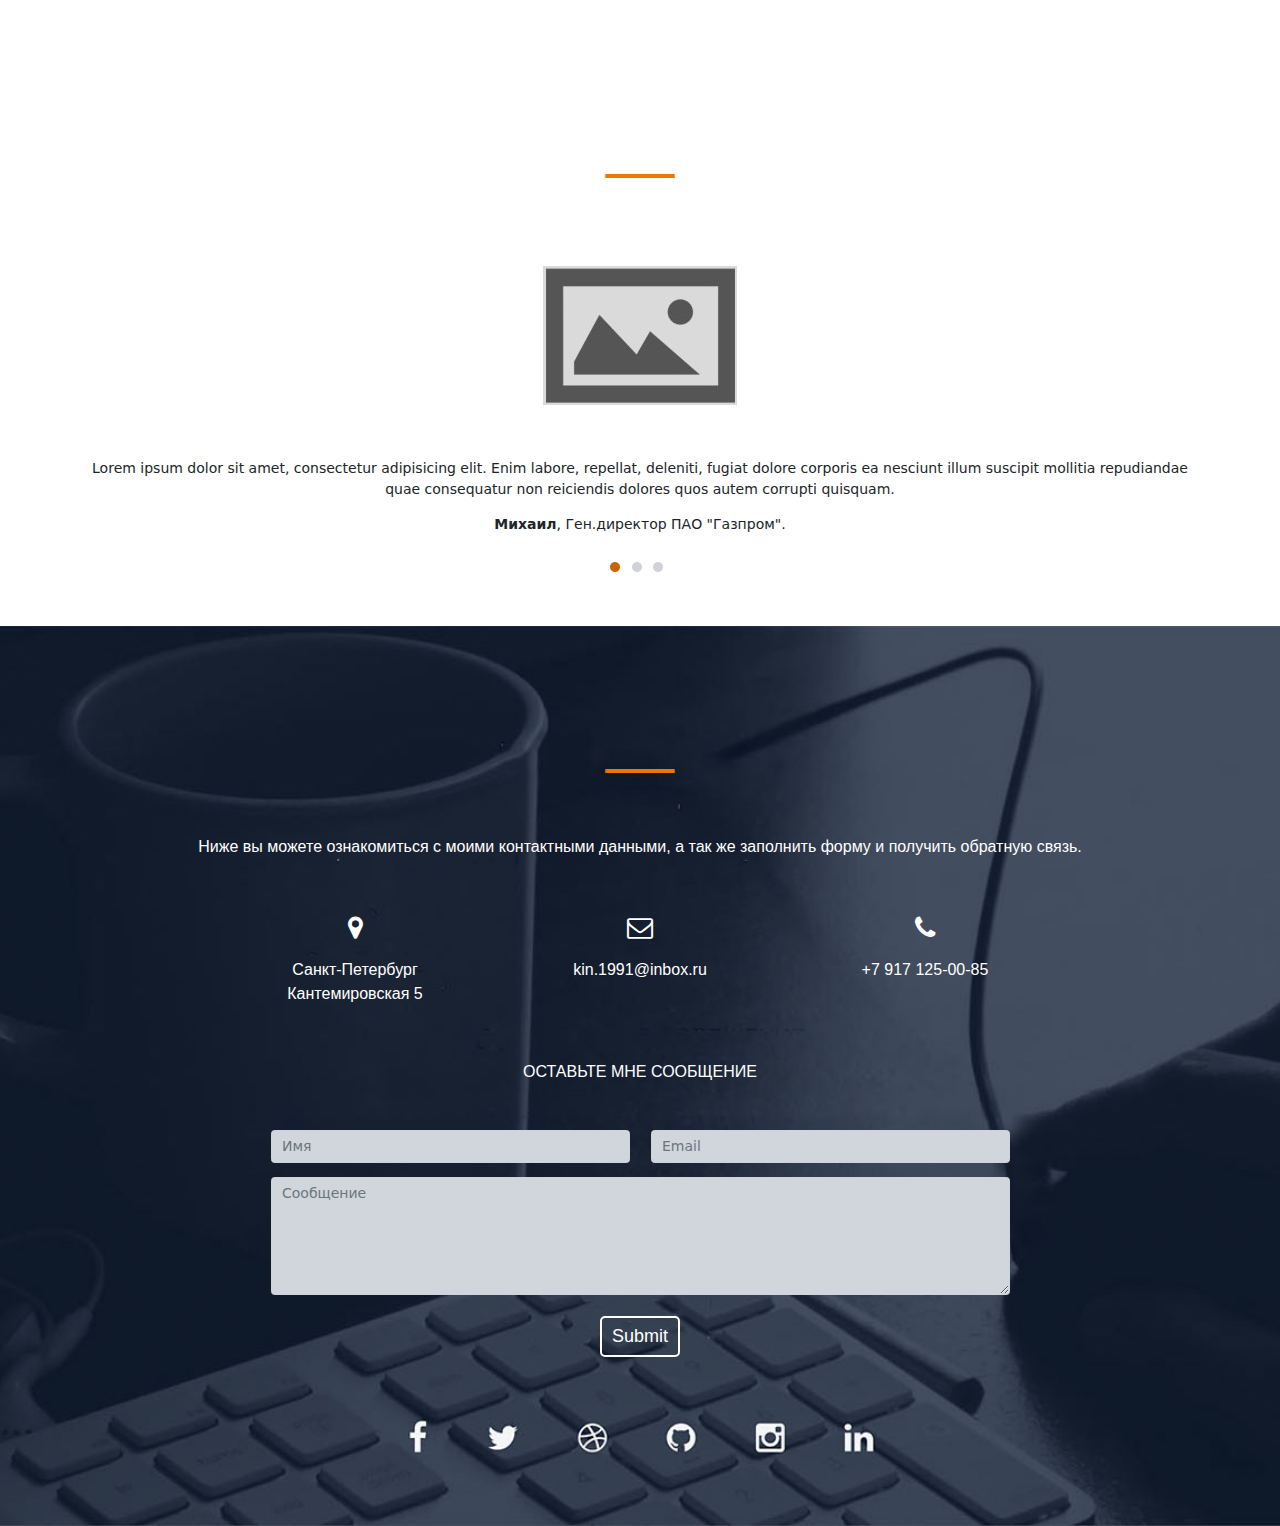
==== commit 157b677a: "about_final_site" ====
--- a/src/index.html
+++ b/src/index.html
@@ -8,6 +8,7 @@
     <link rel="stylesheet" href="css/bootstrap.min.css">
     <link rel="stylesheet" href="css/font-awesome.min.css">
     <link rel="stylesheet" href="css/magnific-popup.css">
+    <link rel="stylesheet" href="css/animate.min.css">
     <link rel="stylesheet" href="css/style.css">
     <link rel="stylesheet" href="css/my_icons.css">
 </head>
@@ -21,7 +22,7 @@
       <span class="navbar-toggler-icon"></span>
     </button>
     <div class="collapse navbar-collapse justify-content-end" id="navbarNav">
-      <ul class="navbar-nav ">
+      <ul class="navbar-nav">
         <li class="nav-item">
           <a class="nav-link" href="#aboutme">Обо мне</a>
         </li>
@@ -63,33 +64,55 @@
                   </form>
                   </div>   
             </div>
+
            </div>
        </div></div>
    </section>
     </main>
     
 
+<button type="button" class="btn btn-primary modal-button" data-bs-toggle="modal" data-bs-target="#myModal">
+  Launch demo modal
+</button>
+
+<div class="modal fade" id="myModal" tabindex="-1" aria-labelledby="exampleModalLabel" aria-hidden="true">
+  <div class="modal-dialog modal-dialog-centered">
+    <div class="modal-content">
+      <div class="modal-header">
+        <h5 class="modal-title" id="exampleModalLabel">Подожди, не уходи!</h5>
+        <button type="button" class="btn-close" data-bs-dismiss="modal" aria-label="Close"></button>
+      </div>
+      <div class="modal-body">
+        Не спеши уходить! Заполни форму для обратной связи и получи скидку на первый заказ!
+      </div>
+      <div class="modal-footer">
+        <button type="button" class="btn btn-primary" data-bs-dismiss="modal">Ок</button>
+      </div>
+    </div>
+  </div>
+</div>
     <section class="about h-100 section" id="aboutme">
         <div class="container">
           <div class="row justify-content-center">
            <div class="col-xxl-2 mt-5 text-center">
-            <div class="header mt-5">ОБО МНЕ</div></div>  
-         </div>
-         
-          <div class="row justify-content-center ">
+            <div class="header mt-5 wow animate__animated animate__shakeX">ОБО МНЕ</div></div>  
+         </div>
+              <div class="row justify-content-center ">
               <div class="col-xxl-2 mt-3 text-center">
               <img class="underline mt-2" src="img\underline.png" alt="Упс"></div>
           </div>
           
           <div class="row justify-content-center  mt-5">
              <div class="col-xxl-2 text-center">
-              <img class="about-foto mt-5 mb-2 animation-later image-link" src="img/default.jpg" data-src="img\foto.jpg" href="img\foto.jpg" alt="Упс">
-          </div>
-          </div>
-          <div class="row justify-content-center">
-             <div class="col-xxl-8 col-xl-9 col-lg-10 col-12  mt-5">
-              <p>Lorem ipsum dolor sit amet, consectetur adipisicing elit. Enim labore, repellat, deleniti, fugiat dolore corporis ea nesciunt illum suscipit mollitia repudiandae quae consequatur non reiciendis dolores quos autem corrupti quisquam.</p>
-              <p>Lorem ipsum dolor sit amet, consectetur adipisicing elit. Enim labore, repellat, deleniti, fugiat dolore corporis ea nesciunt illum suscipit mollitia repudiandae quae consequatur non reiciendis dolores quos autem corrupti quisquam.</p>
+              <img class="about-foto mt-5 mb-2 animation-later image-link" src="img/default.jpg" data-src="img\foto1.jpg" href="img\foto1.jpg" alt="Упс">
+          </div>
+          </div>
+          <div class="row justify-content-center">
+             <div class="col-xxl-8 col-xl-9 col-lg-10 col-12  mt-5 text-around">
+              <p align="justify">Всем привет! Меня зовут Илья, мне 31 год и я из Санкт-Петербурга. Здесь я закончил Российский Государственный Гидрометеорологический
+              университет по профессии Информационная безопасность телекоммуникационных систем. В процессе работы по специальности, решил освоить
+              для себя знания по вёрстки сайтов, так как помимо дополнительного заработка, хотелось иметь возможность заниматься действительно чем-то 
+              интересным и полезным. По ссылке ниже вы можете скачать моё резюме и ознакомиться с ним.</p>
           </div>
         
           </div>
@@ -102,7 +125,7 @@
         
         <div class="row justify-content-center">
          <div class="col-xxl-2 mt-5 text-center">
-            <div class="header mt-5">ЧТО Я УМЕЮ</div></div>  
+            <div class="header_custom mt-5 wow animate__animated animate__shakeX">ЧТО Я УМЕЮ</div></div>  
          </div>
          
           <div class="row justify-content-center">
@@ -111,10 +134,10 @@
           </div>
           
           <ul class="row justify-content-around mt-5 animation-custom-ul">
-              <li class="col-3 text-center mt-5"><img src="img\note.jpg" alt="Упс"><h2>Веб-дизайн</h2><p>Lorem ipsum dolor sit amet placerat facilisis felis mi in tempu</p></li>
-              <li class="col-3 text-center mt-5"><img src="img\sign.jpg" alt="Упс"><h2>Разработка</h2><p>Lorem ipsum dolor sit amet placerat facilisis mi in tempus elei</p></li>
-              <li class="col-3 text-center mt-5"><img src="img\racket.jpg" alt="Упс"><h2>CEO-оптимизация</h2><p>Lorem ipsum dolor sit amet placerat facilisis felis mi in tempu</p></li>
-              <li class="col-3 text-center mt-5"><img src="img\gramophon.jpg" alt="Упс"><h2>Маркетинг</h2><p>Lorem ipsum dolor sit amet placerat facilisis felis mi in temp</p></li>
+              <li class="col-3 text-center mt-5"><img src="img\note1.png" alt="Упс"><h2>Веб-дизайн</h2><p>Раработка дизайна вашего будущего сайта</p></li>
+              <li class="col-3 text-center mt-5"><img src="img\scobki.png" alt="Упс"><h2>Разработка</h2><p>Вёрстка сайта с использование всех новейших API</p></li>
+              <li class="col-3 text-center mt-5"><img src="img\racket.png" alt="Упс"><h2>CEO-оптимизация</h2><p>Поднятие вашего сайта в ТОПы поисковых систем</p></li>
+              <li class="col-3 text-center mt-5"><img src="img\gramophon.png" alt="Упс"><h2>Маркетинг</h2><p>Реклама вышего сайта на сторонних площадках</p></li>
           </ul>
         </div>
     </section>
@@ -123,7 +146,7 @@
         <div class="container">
             <div class="row justify-content-center">
          <div class="col-xxl-2 mt-5 text-center">
-            <div class="header mt-5">КЕЙСЫ</div></div>  
+            <div class="header mt-5 wow animate__animated animate__shakeX">КЕЙСЫ</div></div>  
          </div>
          
           <div class="row justify-content-center">
@@ -132,7 +155,7 @@
           </div>
           
           <div class="row justify-content-center"><div class="col-xxl-8 text-center mt-4">
-             <p>Lorem ipsum dolor sit amet, consectetur adipisicing elit. Maiores officia minus, eaque iure saepe neque quidem quae dolor, quo.</p>  
+             <p>Ниже вы сможете визуально ознакомиться с моими работами.</p>  
           </div></div>
           
     <div class="row">
@@ -157,14 +180,14 @@
          
           </div>
          <div class="row mt-5">
-             <div class="col-2"><h3>CLIENT</h3><p>Какая-то компания</p>
-             <h3>WEB-SITE</h3><p>http://www.google.com</p>
+             <div class="col-3"><h3>CLIENT</h3><p>Яндекс</p>
+             <h3>WEB-SITE</h3><p>http://www.your-own-site.ru</p>
              <form action="http://www.google.com" target="_blank">
              <button class="site">Перейти на сайт</button>
              </form>
              </div>
-             <div class="col-xxl-9 col-lg-10 offset-xxl-1"><h3>Название проекта</h3>
-             <span>Lorem ipsum dolor sit amet, consectetur adipisicing elit. Molestiae quasi, sed optio magnam culpa eaque deleniti quidem neque officia eos aperiam delectus et dignissimos dolorem itaque eveniet saepe, at molestias!</span></div>
+             <div class="col-xxl-8 col-lg-9 offset-xxl-1"><h3>Краткое описание проекта</h3>
+             <p>Сайт-визитка для всем известной компании!</p></div>
          </div>   
         </div>
     </section>
@@ -225,7 +248,7 @@
      <div class="container h-50">
         <div class="row justify-content-center">
          <div class="col-xxl-4 mt-5 text-center">
-            <div class="header mt-5">НЕМНОГО СТАТИСТИКИ</div></div>  
+            <div class="header_custom mt-5 wow animate__animated animate__shakeX">НЕМНОГО СТАТИСТИКИ</div></div>  
          </div>
          
           <div class="row justify-content-center">
@@ -246,7 +269,7 @@
         <div class="container">
           <div class="row justify-content-center">
            <div class="col-xxl-2 mt-5 text-center">
-            <div class="header mt-5">ОТЗЫВЫ</div></div>  
+            <div class="header mt-5 wow animate__animated animate__shakeX">ОТЗЫВЫ</div></div>  
          </div>
          
           <div class="row justify-content-center ">
@@ -279,7 +302,7 @@
         <div class="container">
              <div class="row justify-content-center">
            <div class="col-xxl-2 mt-5 text-center">
-            <div class="contacts_header mt-5">МОИ КОНТАКТЫ</div></div>  
+            <div class="contacts_header mt-5 wow animate__animated animate__shakeX">МОИ КОНТАКТЫ</div></div>  
          </div>
          
           <div class="row justify-content-center ">
@@ -288,37 +311,37 @@
           </div>
           <div class="row justify-content-center mt-5">
               <div class="col-xxl-6 text-center">
-                  <p>Lorem ipsum dolor sit amet, consectetur adipisicing elit. Pariatur iure ipsam aspernatur asperiores.</p>
+                  <p>Ниже вы можете ознакомиться с моими контактными данными, а так же заполнить форму и получить обратную связь.</p>
                   </div></div>
         
         <div class="row justify-content-center mt-5">
                <div class="col-xxl-2 col-xl-3 col-4 text-center">
                 <i class="custom-icon fa fa-map-marker" aria-hidden="true"></i>
-                    <p>Санкт-Петербург<br>Невский проспект 11</p></div>
+                    <p><a href="#map">Санкт-Петербург<br>Кантемировская 5</a></p></div>
                 <div class="col-xxl-2 col-xl-3 col-4  text-center">
                     <i class="custom-icon fa fa-envelope-o" aria-hidden="true"></i>
-                    <p>info@company.com</p></div>
+                    <p><a href="mailto:kin.1991@inbox.ru">kin.1991@inbox.ru</a></p></div>
                 
             <div class="col-xxl-2 col-xl-3 col-4  text-center">
                 <i class="custom-icon fa fa-phone" aria-hidden="true"></i>
-                    <p>+7 999 999-99-99</p></div>
+                    <p><a href="tel:+79171250085">+7 917 125-00-85</a></p></div>
             </div>
             <div class="row justify-content-center mt-5">
                 <div class="col-xxl-3 text-center mb-5">
                     <h4>ОСТАВЬТЕ МНЕ СООБЩЕНИЕ</h4>
                 </div></div>
-            <form action="#" id="send_msg">
+            <form action="php/mail.php" id="send_msg" method="post">
               <div class="row justify-content-center ">
                 <div class="col-4">
-                  <input type="text" class="form-control" id="inputName" form="send_msg" placeholder="Имя" required>
+                  <input type="text" name="name" class="form-control" id="inputName" form="send_msg" placeholder="Имя" required>
                 </div>
                 
                 <div class="col-4">
-                  <input type="email" class="form-control" id="inputEmail" form="send_msg" placeholder="Email" required>
+                  <input type="email" name="email" class="form-control" id="inputEmail" form="send_msg" placeholder="Email" required>
                 </div>
               
               <div class="col-8 mt-3">
-                  <textarea type="text" rows="5" class="form-control textarea_custom" id="inputmsg" placeholder="Сообщение" form="send_msg"></textarea>
+                  <textarea type="text" name="message" rows="5" class="form-control textarea_custom" id="inputmsg" placeholder="Сообщение"></textarea>
               </div>
               </div>
             <div class="row justify-content-center mt-4">
@@ -329,11 +352,19 @@
             </form>
         </div>
     </section>
+    <section class="map" id="map">
+        <div class="container-fluid"><div class="row">
+                        <script type="text/javascript" charset="utf-8" async src="https://api-maps.yandex.ru/services/constructor/1.0/js/?um=constructor%3A9e91bceaf6cd651759b70d5b9f136bebab8f37e1199b8d02c3102f652416fc5f&amp;width=100%25&amp;height=488&amp;lang=ru_RU&amp;scroll=false"></script>
+
+        </div></div>
+    </section>
     
 
 <script src="js/jquery-3.6.0.min.js"></script>
 <script src="js/bootstrap.bundle.min.js"></script>
 <script src="js/jquery.magnific-popup.min.js"></script>
+<script src="js/wow.min.js"></script>
+<script>new WOW().init()</script>
 <script src="js/myScript1.js"></script>    
 </body>
 </html>--- a/src/css/style.css
+++ b/src/css/style.css
@@ -19,6 +19,9 @@
 }
 .menu{
     float: left;
+}
+.modal-button{
+    visibility: hidden;    
 }
 
 .menu li{
@@ -94,7 +97,8 @@
 .main{
     width: 100%;
     height: 100%;
-    background: url(../img/boy.png) 90% 100%/auto 85% no-repeat, url(../img/bg.jpg) center/cover no-repeat;
+    min-height: 540px;
+    background: url(../img/boy1.png) 90% 100%/auto 85% no-repeat, url(../img/bg.jpg) center/cover no-repeat;
 }
 .title_container{
     color: #76828f;
@@ -176,6 +180,10 @@
     font-weight: bold;
     color: #263244;
     }
+
+.about{
+    min-height: 800px;
+}
 .about p{
     color: #38485b;
     font-family: Arial, sans-serif;
@@ -198,22 +206,29 @@
 
 .skills{
     background: url(../img/bg-skills.jpg) center/cover no-repeat;
-    
-}
-.custom{
-    border: 2px solid;
-}
+    min-height: 450px;
+    
+}
+
+.header_custom{
+    font-family: "Arial", sans-serif;
+    font-size: 25px;
+    font-weight: bold;
+    color: white;
+    
+}
+
 .skills h2{
     font-size: 15px;
     font-weight: bold;
     margin-top: 30px;
     margin-bottom: 15px;
-    color: #cf7600;
+    color: white;
 }
 .skills p{
     font-family: "Franklin Gothic Medium", sans-serif;
     font-size: 14px;
-    color: #626a77;
+    color: white;
     font-weight: bold;
 }
 
@@ -222,7 +237,7 @@
 }
 .examples p{
     font-family: Calibri, sans-serif;
-    font-size: 13px;
+    font-size: 20px;
     color: #536070;
     font-weight: bold;
 }
@@ -253,6 +268,7 @@
 }
 .price{
     height: 90%;
+    min-height: 900px;
 }
 .price-form{    
     height: 800px;
@@ -299,14 +315,16 @@
 }
 .statistics{
     background: url(../img/stat-bg.jpg) center/cover no-repeat;
+    min-height: 450px;
+    background-attachment: fixed;
 }
 .statistics h2{
-    color: #283b4e;
+    color: white;
     font-size: 28px;
     font-weight: bold;  
 }
 .statistics p{
-    color: #283b4e;
+    color: white;
     font-size: 12px;
 }
 .animation-custom-ul{
@@ -318,12 +336,14 @@
 }
 .comments{
     height: 60%;
+    min-height: 600px;
 }
 .custom_tochki{
     margin-right: 7px;
 }
 .contacts{
     background: url(../img/bg-contacts.jpg) center/cover no-repeat;
+    min-height: 840px;
 }
 .contacts_header{
     color:#fff;
@@ -332,10 +352,16 @@
     font-weight: bold;
 }
 .contacts p{
+    margin-top: 15px;
     color:#fff;
-    font-size: 13px;
+    font-size: 16px;
     font-family: Calibri, sans-serif;
-    
+    text-decoration: none;
+    
+}
+.contacts a{
+    text-decoration: none;
+    color:#fff;
 }
 .custom-icon{
     color: #fff;
